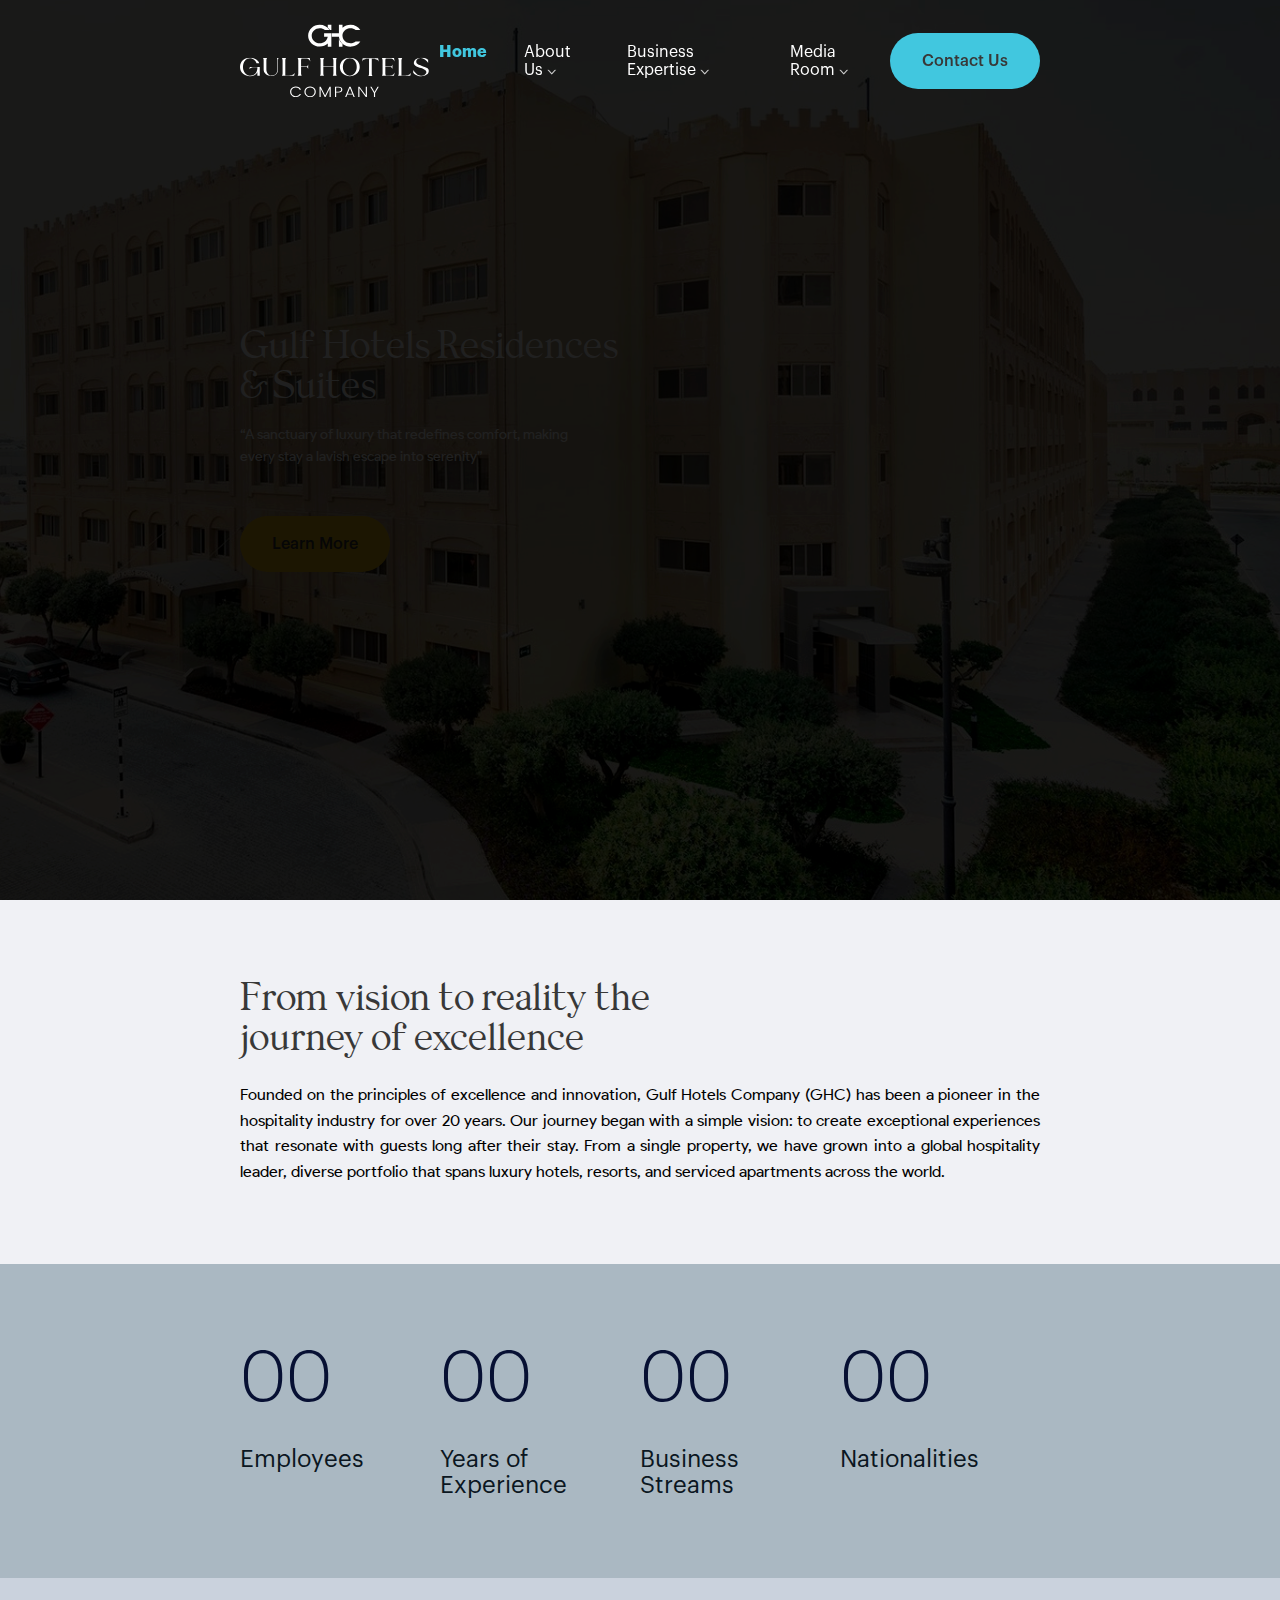
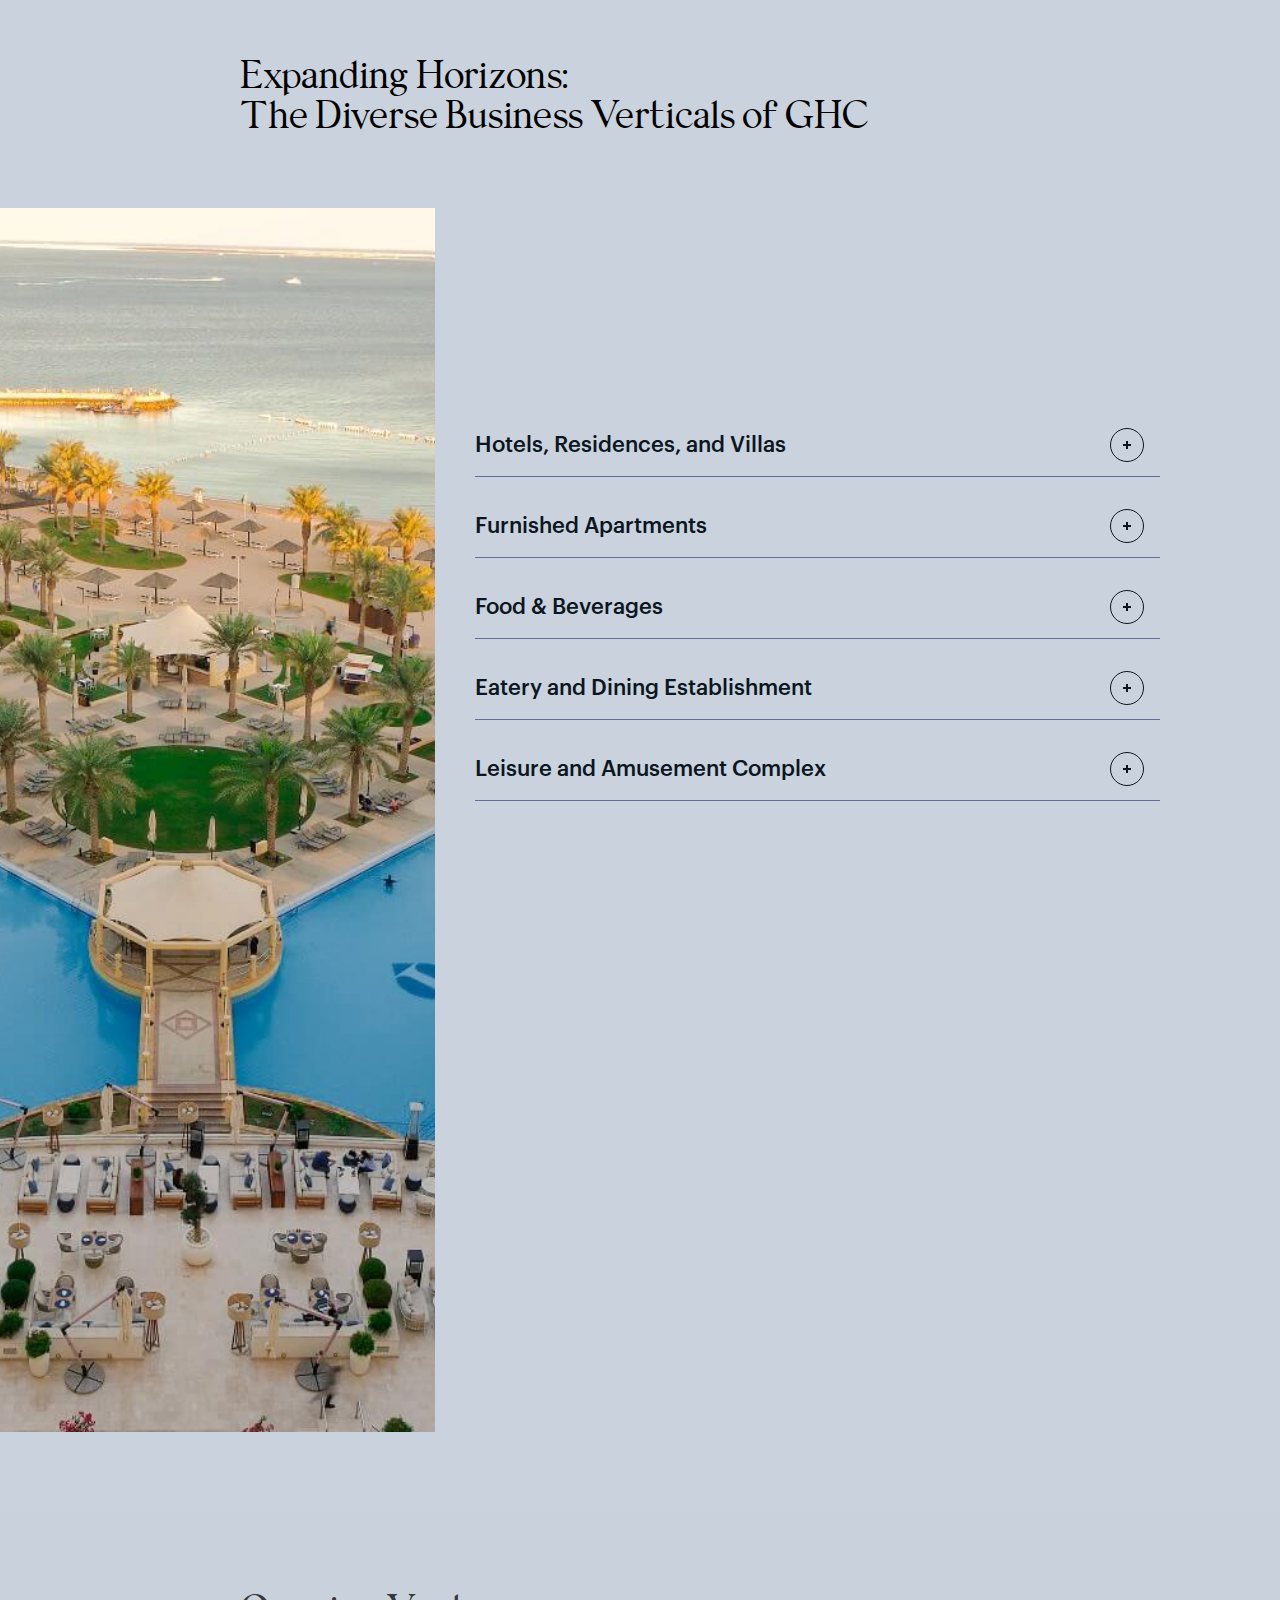
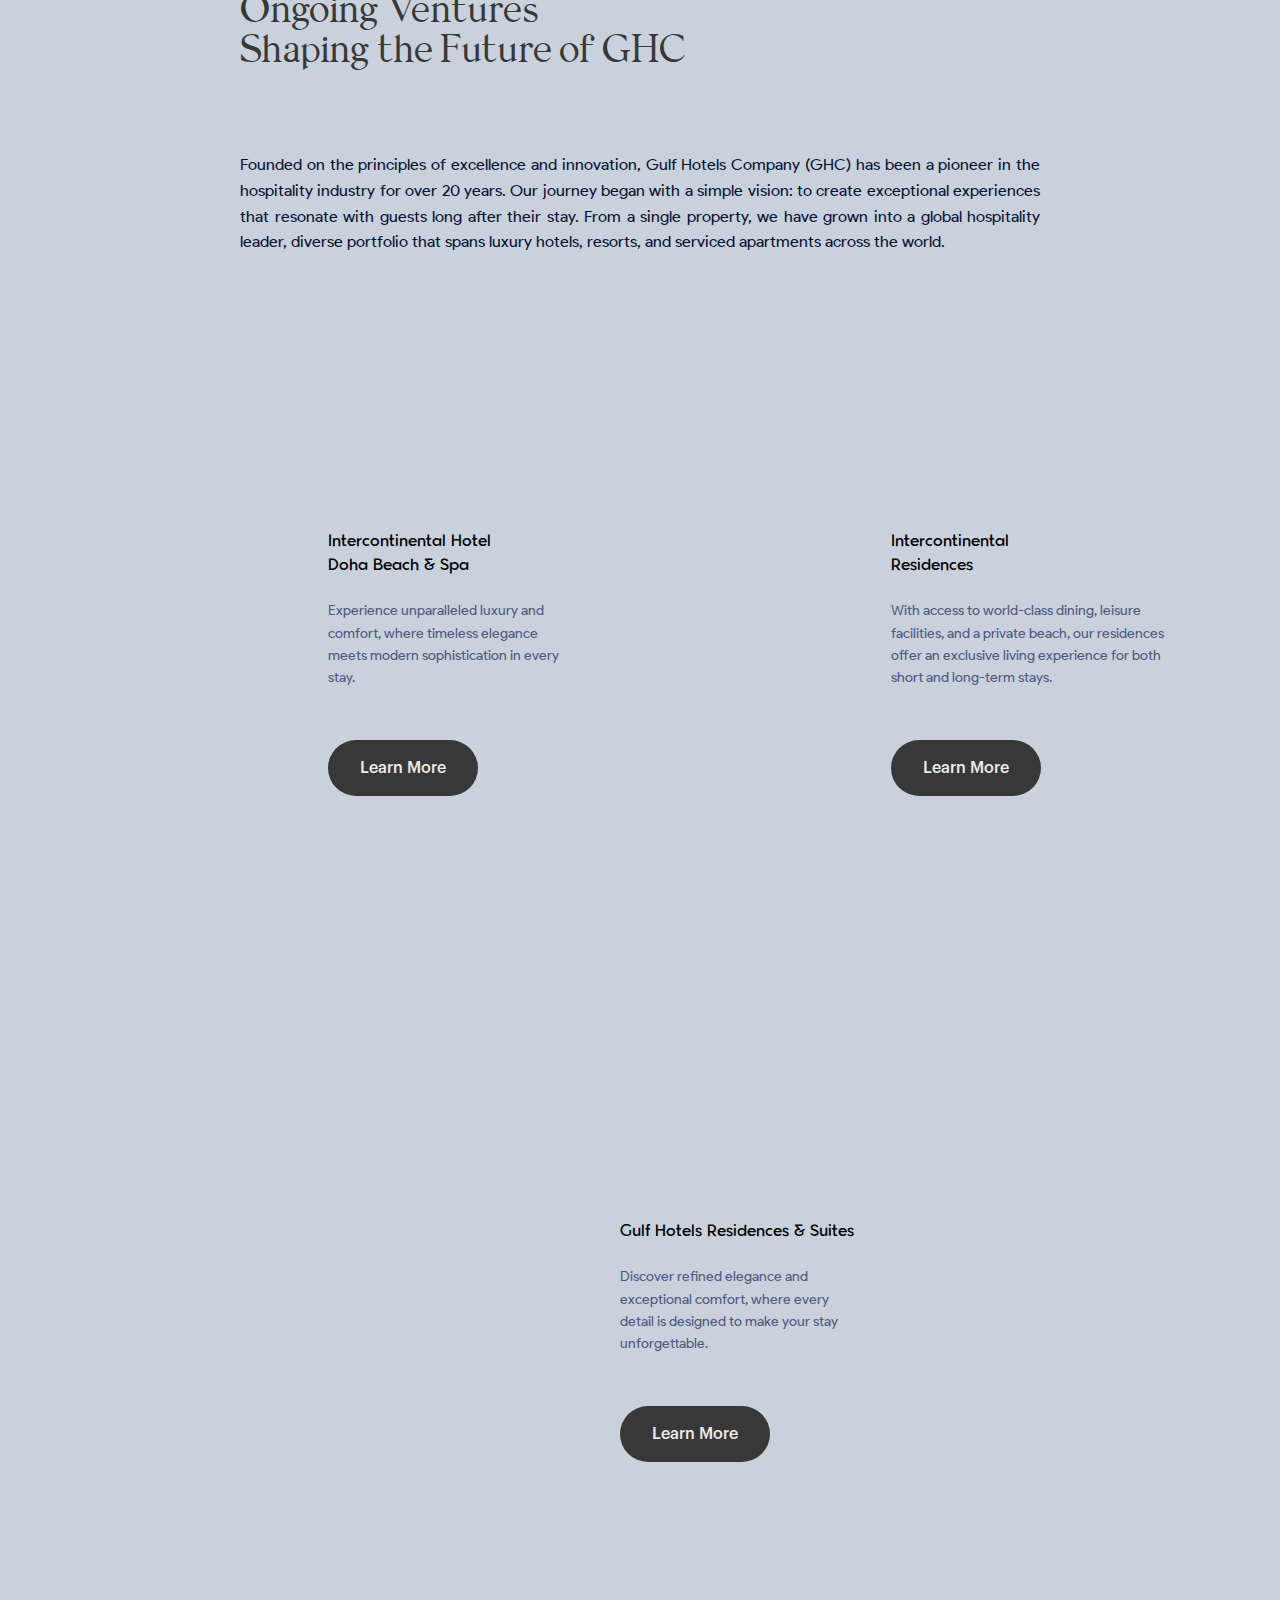
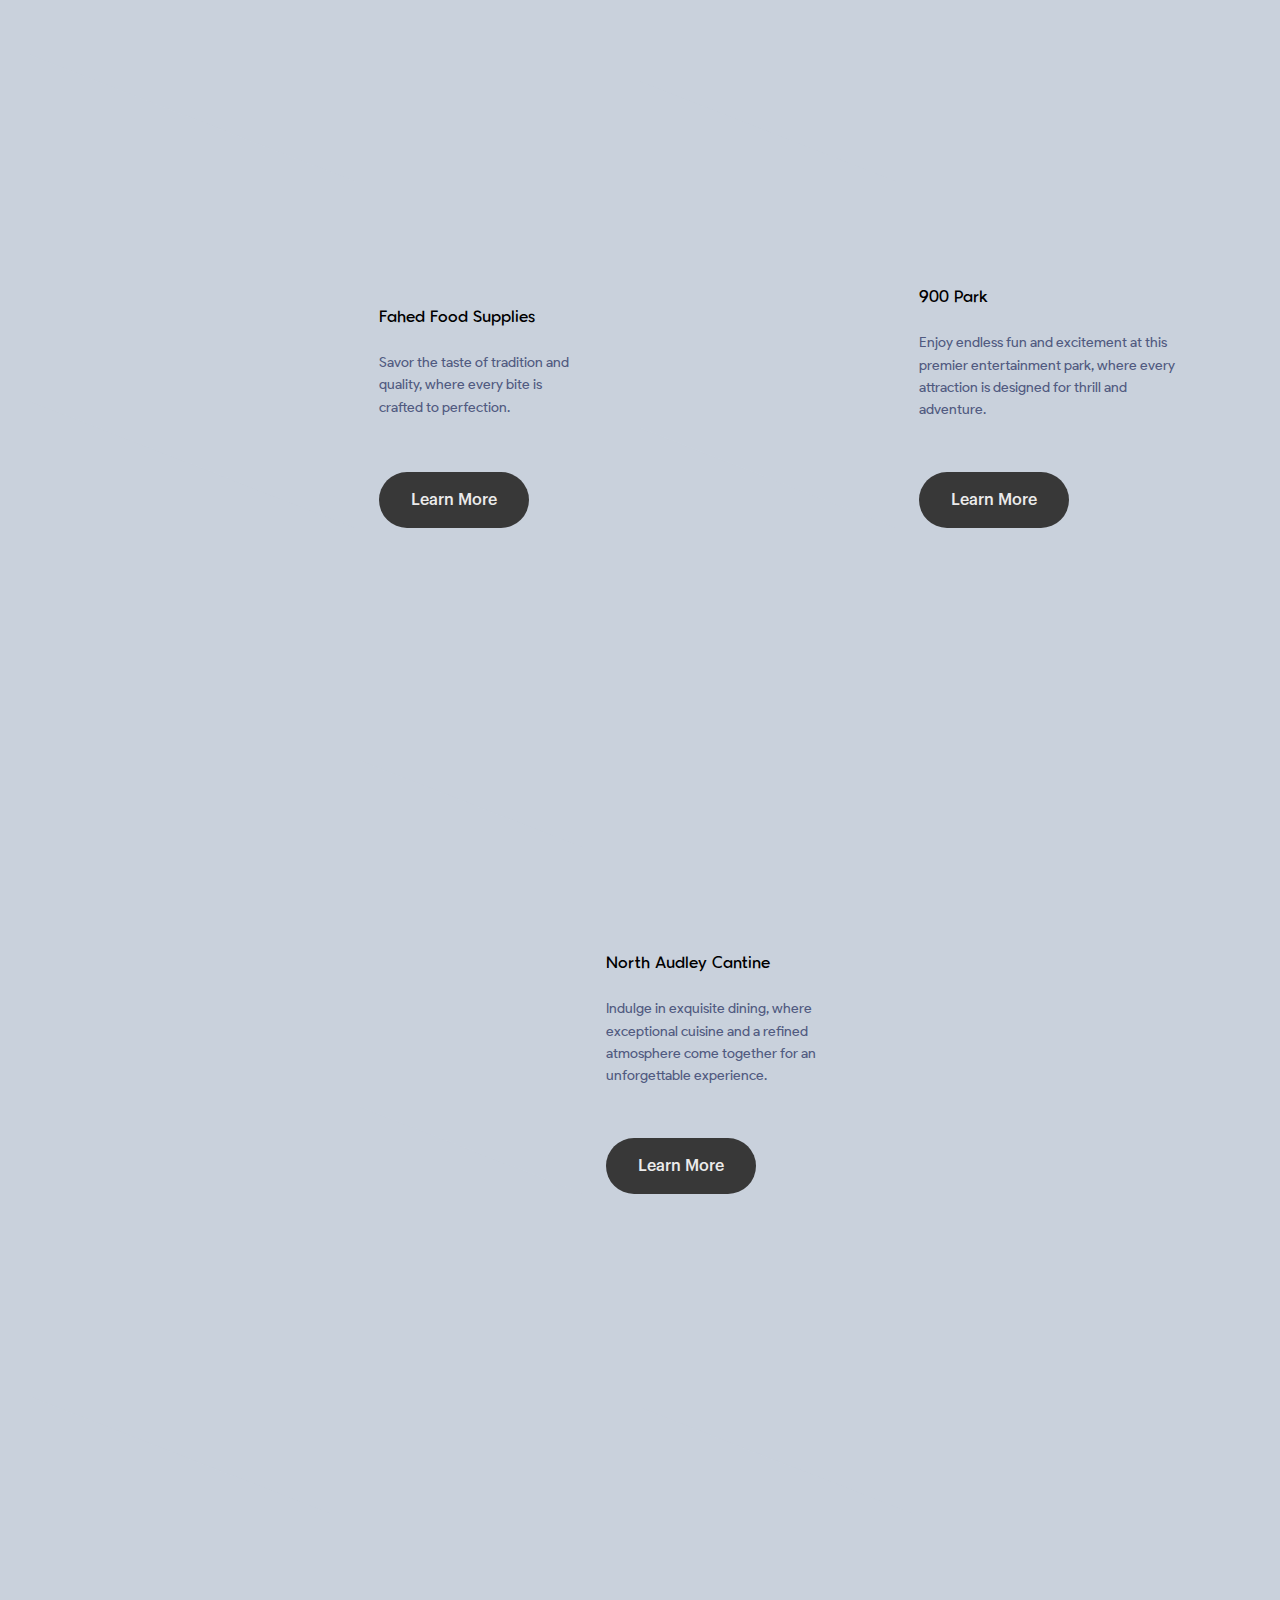
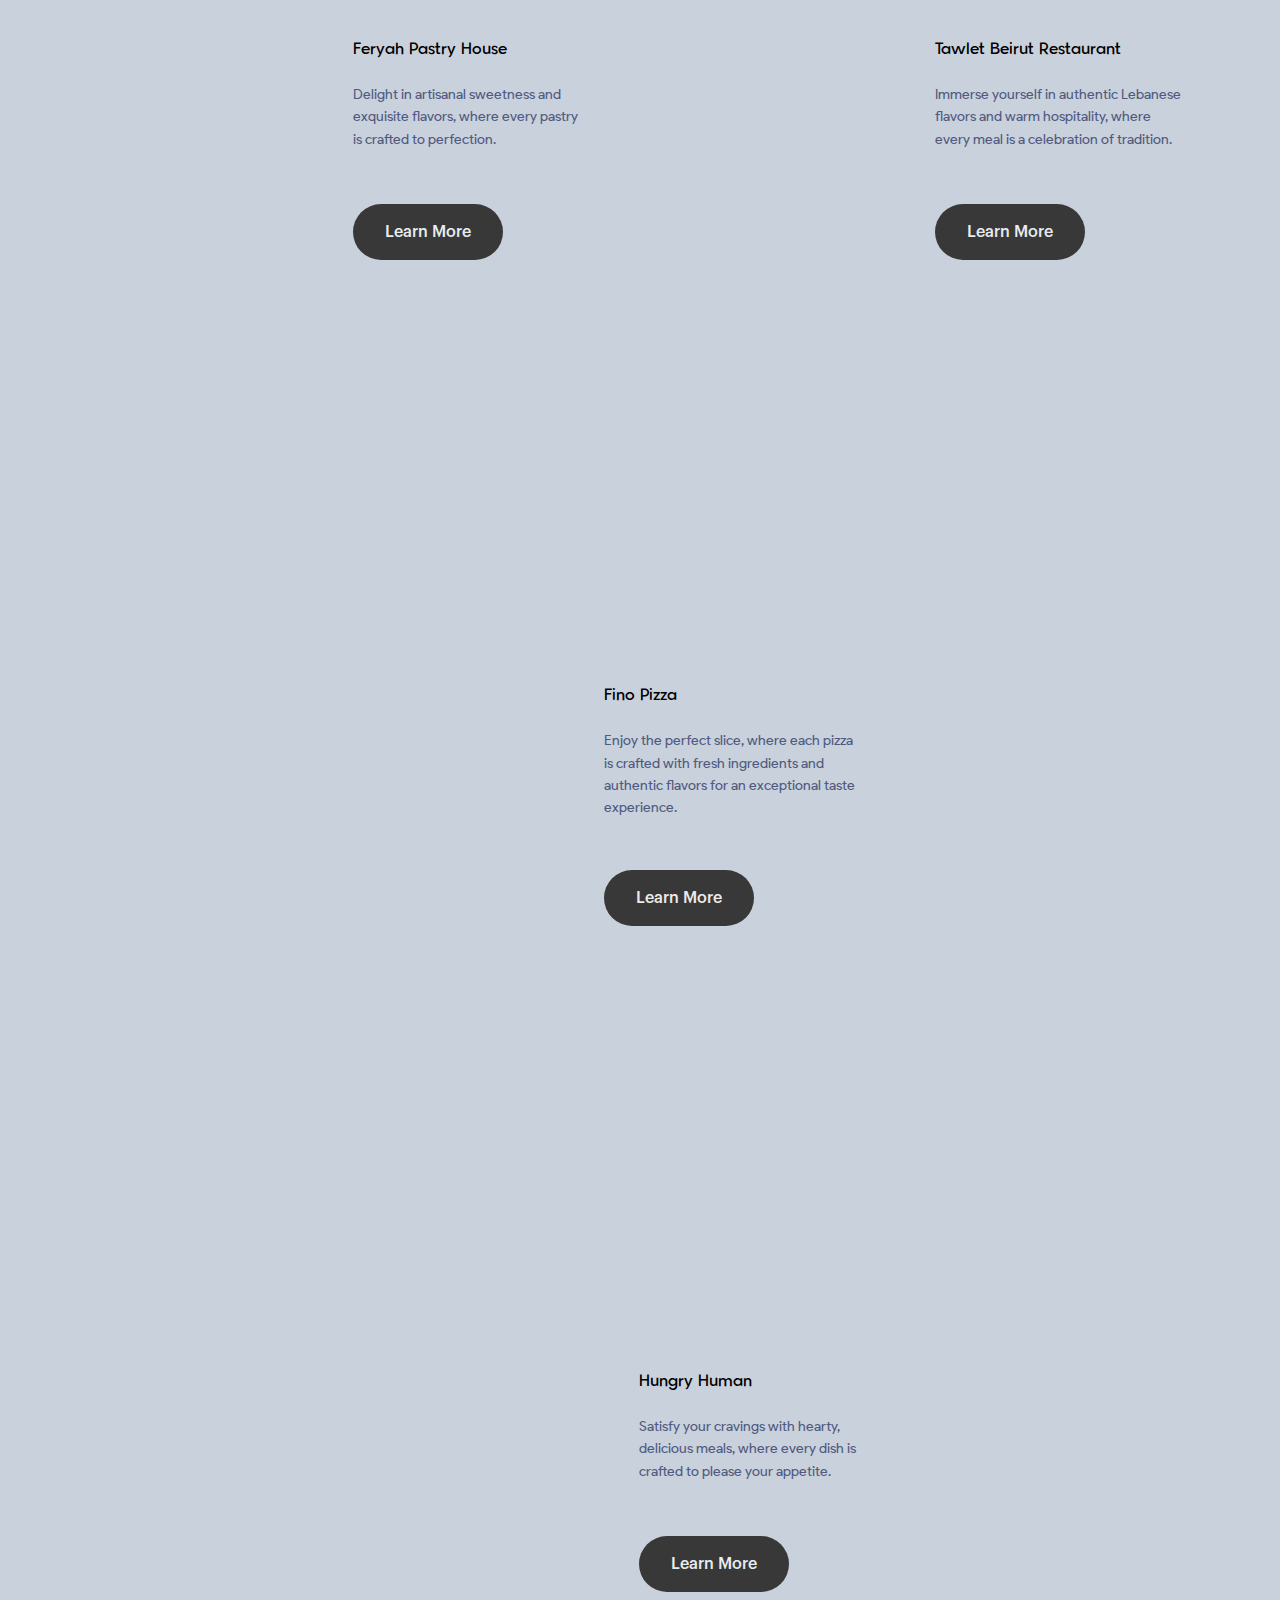
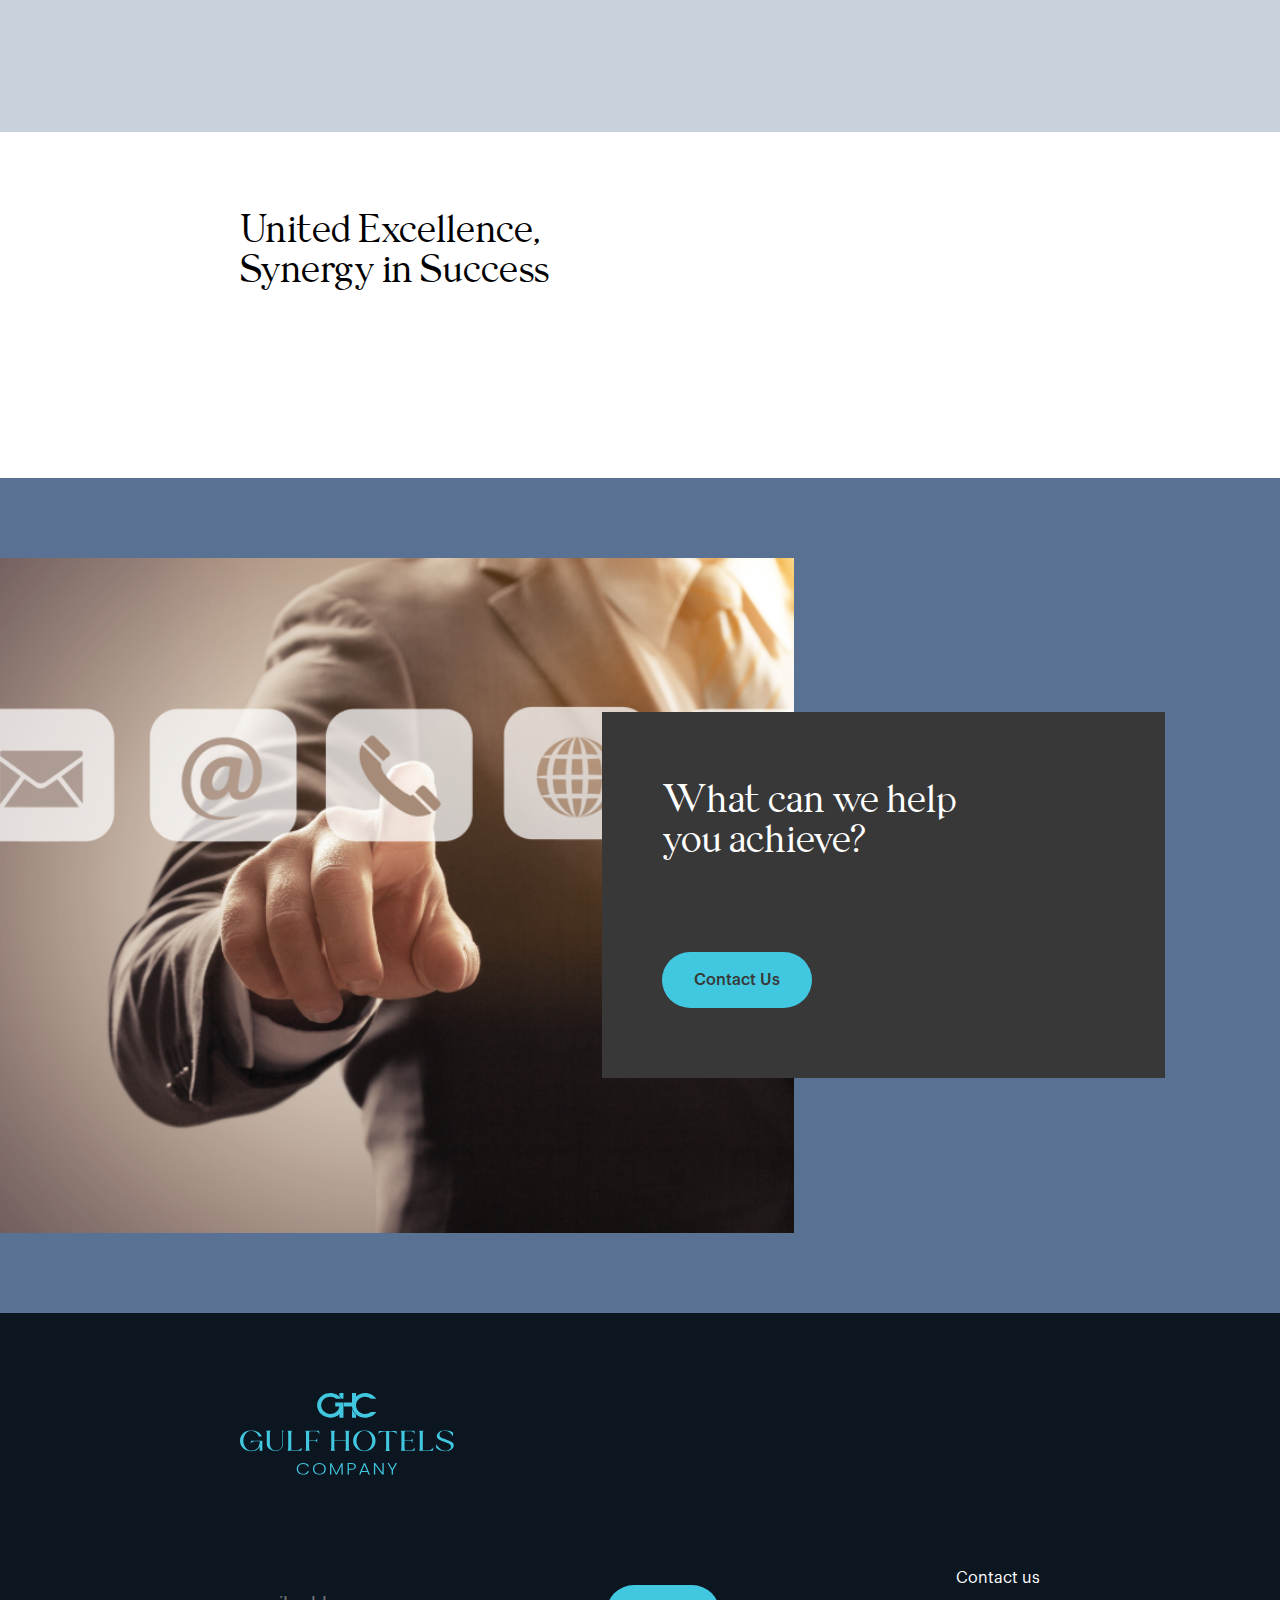
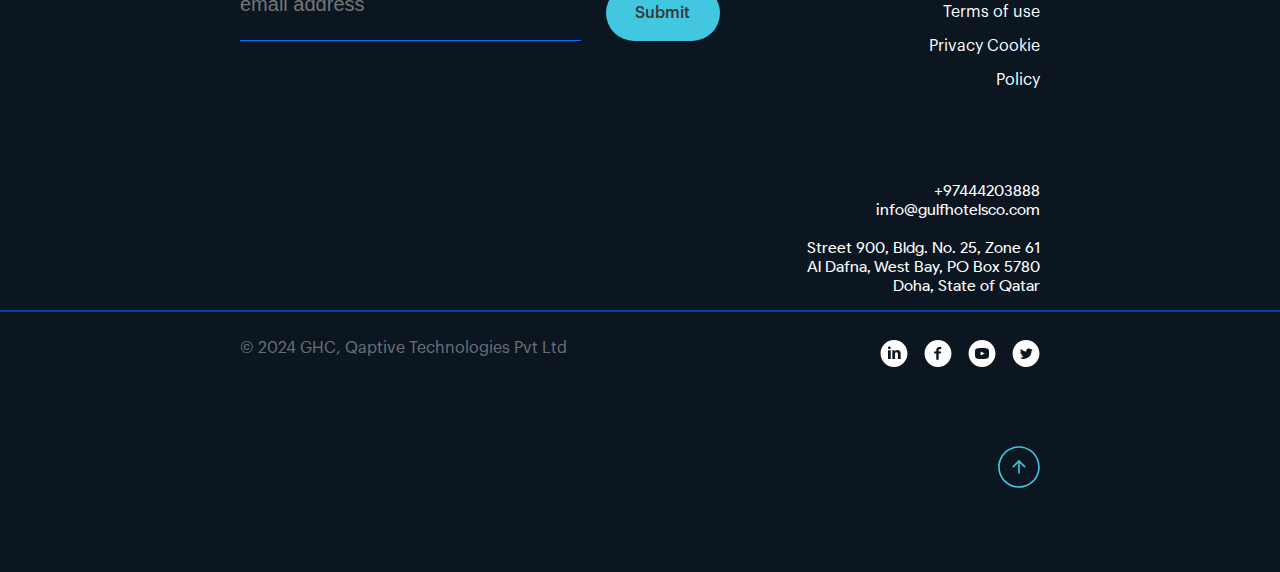
==== index.html @ 6be4af64 "Mark going locatioin" ====
<!DOCTYPE html>
<html lang="en">
  <head>
    <meta charset="UTF-8" />
    <meta name="viewport" content="width=device-width, initial-scale=1.0" />
    <title>GHC | Home</title>
    <link rel="stylesheet" href="./style/home.css" />
    <link rel="stylesheet" href="./res/fonts/Graphik/Graphik.css" />
    <link rel="stylesheet" href="./res/fonts/Felis/Felis.css" />
    <link rel="stylesheet" href="./res/fonts/GoogleSans/GoogleSans.css" />
    <link rel="stylesheet" href="./res/fonts/Glaukon/Glaukon.css" />
  </head>
  <body onresize="resizeEvents()">
    <div class="removable">
      <ul>
        <li><a href="./index.html">Home</a></li>
        <li><a href="./streams_og.html">Stream</a></li>
        <li><a href="./event_details.html">Event Details</a></li>
        <li><a href="./awards.html">Awards</a></li>
        <li><a href="./event_list.html">Event List</a></li>
        <li><a href="./about_us.html">About Us</a></li>
      </ul>
      <div id="close-removable">X</div>
    </div>
    <section class="menu-screen">
      <ul class="menu-navigations">
        <li>
          <a href="#"
            ><div><span class="selected">Home</span></div></a
          >
        </li>
        <li>
          <a href="./about_us.html"
            ><div>
              <span>About Us</span>
            </div></a
          >
        </li>
        <li>
          <a href="./streams_og.html"
            ><div>
              <span>Business Expertise</span>
            </div></a
          >
        </li>
        <li>
          <a href="./event_list.html"
            ><div>
              <span>Events</span>
            </div></a
          >
        </li>
        <li>
          <a href="./awards.html"
            ><div>
              <span>Awards</span>
            </div></a
          >
        </li>
      </ul>
      <a href="./contact_us.html">
        <div class="main-button blue">Contact Us</div>
      </a>
    </section>
    <div class="plates">
      <div class="plate plate1" onclick="this.classList.toggle('active')">
        <svg
          class="burger burger-svg"
          version="1.1"
          height="100"
          width="100"
          viewBox="0 0 100 100"
        >
          <path class="line line1" d="M 30,65 H 70" />
          <path
            class="line line2"
            d="M 70,50 H 30 C 30,50 18.644068,50.320751 18.644068,36.016949 C 18.644068,21.712696 24.988973,6.5812347 38.79661,11.016949 C 52.604247,15.452663 46.423729,62.711864 46.423729,62.711864 L 50.423729,49.152542 L 50.423729,16.101695"
          />
          <path
            class="line line3"
            d="M 30,35 H 70 C 70,35 80.084746,36.737688 80.084746,25.423729 C 80.084746,19.599612 75.882239,9.3123528 64.711864,13.559322 C 53.541489,17.806291 54.423729,62.711864 54.423729,62.711864 L 50.423729,49.152542 V 16.101695"
          />
        </svg>
        <svg
          class="x burger-svg"
          version="1.1"
          height="100"
          width="100"
          viewBox="0 0 100 100"
        >
          <path class="line" d="M 34,32 L 66,68" />
          <path class="line" d="M 66,32 L 34,68" />
        </svg>
      </div>
    </div>
    <section class="header">
      <div class="header-container">
        <svg
          width="214"
          height="82"
          viewBox="0 0 214 82"
          fill="none"
          xmlns="http://www.w3.org/2000/svg"
          class="main-logo"
        >
          <path
            d="M112 15.4785V24.7356H116.057V21.7465C114.093 20.0781 112.655 17.9579 112 15.4785Z"
            fill="white"
          />
          <path
            d="M99.3945 3.13976C100.165 3.80015 100.832 4.39103 101.808 5.81609C101.808 5.81609 102.951 5.81609 103.451 5.81609V0H99.3945V3.13976Z"
            fill="white"
          />
          <path
            d="M99.3316 9.61651H97.2776H95.2236V13.4282H99.3316C98.7796 17.6571 94.9412 20.9243 90.294 20.9243C85.2617 20.9243 81.1922 17.101 81.1922 12.3739C81.1922 7.6585 85.2746 3.82359 90.294 3.82359C92.5149 3.82359 94.5432 4.56508 96.1223 5.80477H101.424C99.1005 2.32902 94.9797 0.0234375 90.294 0.0234375C83.028 0.0350233 77.1484 5.56147 77.1484 12.3739C77.1484 19.1864 83.028 24.7129 90.294 24.7129C93.8243 24.7129 97.0337 23.4037 99.3958 21.2719V24.7244H103.452V9.61651C103.298 9.61651 101.463 9.61651 101.398 9.61651H99.3316Z"
            fill="white"
          />
          <path
            d="M112.003 13.4282C112.671 19.9511 118.461 24.7244 125.149 24.7244C125.611 24.7244 126.06 24.6897 126.484 24.6433C130.618 24.2494 134.174 22.0597 136.279 18.9315H130.977C129.398 20.1712 127.37 20.9127 125.149 20.9127C124.058 20.9127 123.005 20.7273 122.029 20.4029C122.004 20.3913 121.978 20.3797 121.952 20.3797C121.85 20.345 121.747 20.2986 121.631 20.2639C121.567 20.2407 121.503 20.206 121.426 20.1828C121.362 20.1596 121.311 20.1364 121.246 20.1133C121.144 20.0669 121.041 20.0206 120.938 19.9742C120.913 19.9627 120.9 19.9511 120.874 19.9395C118.088 18.5492 116.163 15.8497 116.034 12.7215H116.022V11.8757C116.034 11.6093 116.073 11.3312 116.111 11.0647C116.163 10.7867 116.214 10.5086 116.291 10.2306C116.407 9.82505 116.548 9.41955 116.715 9.03722C116.997 8.4 117.369 7.79753 117.806 7.253C117.896 7.14873 117.986 7.03287 118.076 6.9286C118.255 6.72005 118.461 6.51151 118.666 6.32613C118.769 6.23345 118.871 6.14076 118.987 6.04807C119.308 5.77001 119.655 5.51512 120.014 5.28341C121.465 4.35654 123.223 3.82359 125.11 3.82359C127.331 3.82359 129.36 4.56508 130.939 5.80477H136.241C133.955 2.32902 129.835 0.0234375 125.149 0.0234375C121.619 0.0234375 118.422 1.33264 116.06 3.45284V0.0466091H112.003V9.61651H103.852C103.852 11.4123 103.852 13.0459 103.852 13.4282H112.003Z"
            fill="white"
          />
          <g clip-path="url(#clip0_1447_4859)">
            <path
              d="M19.6783 57.8013V53.8298C18.8799 55.3066 17.7646 56.4072 16.3357 57.1342C14.9068 57.8612 13.2023 58.2262 11.2284 58.2262C9.81855 58.2262 8.44351 57.9952 7.09698 57.5305C5.75046 57.0658 4.55284 56.3901 3.50097 55.5005C2.44909 54.611 1.60316 53.5133 0.963162 52.2103C0.323166 50.9045 0 49.4106 0 47.7284C0 46.0463 0.319998 44.5552 0.963162 43.2579C1.60316 41.9635 2.44909 40.8687 3.50097 39.982C4.55284 39.0925 5.75046 38.4167 7.09698 37.952C8.44351 37.4901 9.81855 37.2563 11.2284 37.2563C12.2803 37.2563 13.3354 37.3846 14.3967 37.6384C15.4581 37.895 16.4656 38.277 17.4225 38.7874C18.3793 39.2977 19.2411 39.9364 20.0078 40.7033C20.7745 41.4703 21.3797 42.3741 21.8201 43.4119H18.6676C18.3508 42.5223 17.9199 41.7297 17.3749 41.0283C16.8268 40.3298 16.2185 39.7425 15.5468 39.2692C14.8751 38.7959 14.1686 38.4367 13.4336 38.1915C12.6985 37.9463 11.9635 37.8237 11.2253 37.8237C10.2368 37.8237 9.27677 38.0604 8.33895 38.5336C7.40431 39.0069 6.56788 39.6741 5.83283 40.5351C5.09779 41.3961 4.50215 42.4368 4.05225 43.6571C3.59918 44.8773 3.37423 46.2344 3.37423 47.7284C3.37423 49.2224 3.59918 50.5795 4.05225 51.7998C4.50532 53.0201 5.09779 54.0664 5.83283 54.936C6.56788 55.8056 7.40431 56.4784 8.33895 56.9517C9.2736 57.425 10.2368 57.6616 11.2253 57.6616C12.3405 57.6616 13.3797 57.5162 14.346 57.2226C15.3124 56.9289 16.171 56.4556 16.9155 55.8027C17.6601 55.1498 18.2779 54.2888 18.7595 53.2196C19.2442 52.1505 19.5484 50.8504 19.6751 49.3193V48.2131H15.8288C14.8403 48.2131 13.8898 48.3785 12.9742 48.7092C12.0585 49.0399 11.2443 49.593 10.5314 50.3685L11.1302 47.7284H22.3872V57.7728L19.6751 57.8013H19.6783Z"
              fill="white"
            />
            <path
              d="M43.0143 50.6651C43.0143 51.8568 42.8368 52.906 42.4788 53.8155C42.1208 54.7222 41.6107 55.4891 40.9485 56.1135C40.2864 56.7379 39.488 57.2112 38.5533 57.5334C37.6187 57.8556 36.5826 58.0152 35.4484 58.0152C34.3141 58.0152 33.2242 57.8556 32.185 57.5334C31.1458 57.2112 30.2207 56.7379 29.4096 56.1135C28.6017 55.4891 27.9585 54.7222 27.4865 53.8155C27.0144 52.9089 26.7768 51.8568 26.7768 50.6651V40.3099C26.7768 39.7996 26.7134 39.2921 26.5867 38.7931C26.4599 38.2913 26.2825 37.8722 26.0512 37.5301V37.5016L26.0195 37.4731H30.7181L30.6864 37.5016V37.5586C30.433 37.8979 30.2334 38.3198 30.0876 38.8216C29.9419 39.3234 29.8658 39.8195 29.8658 40.3128V50.6708C29.8658 51.4263 29.9767 52.2075 30.1985 53.0115C30.4203 53.8155 30.7593 54.5483 31.2219 55.2097C31.6844 55.8712 32.2674 56.41 32.9708 56.8263C33.6741 57.2426 34.5106 57.4507 35.4769 57.4507C36.5288 57.4507 37.4793 57.2939 38.3315 56.9831C39.1838 56.6723 39.9093 56.2276 40.5081 55.6488C41.107 55.0729 41.5695 54.363 41.8959 53.5219C42.2222 52.6808 42.3838 51.7285 42.3838 50.6708V40.2814C42.3838 39.8452 42.3267 39.3747 42.2095 38.8615C42.0923 38.3512 41.9402 37.8979 41.7533 37.4987V37.4702H43.6448V37.4987C43.4547 37.895 43.3026 38.3512 43.1885 38.8615C43.0713 39.3719 43.0143 39.8452 43.0143 40.2814V50.6679V50.6651Z"
              fill="white"
            />
            <path
              d="M51.3062 57.3196H55.688C56.6131 57.3196 57.3893 57.2626 58.0198 57.1485C58.6503 57.0345 59.2016 56.8491 59.6737 56.5954C60.1457 56.3388 60.5735 56.0138 60.9505 55.6175C61.3275 55.2212 61.7172 54.7365 62.1164 54.1691L61.2325 57.8014H47.4219L47.4536 57.7729V57.7444C47.6848 57.4222 47.8686 57.0174 48.0048 56.5241C48.1411 56.0337 48.2108 55.5205 48.2108 54.9931V40.4924C48.2108 39.9821 48.1411 39.4746 48.0048 38.9756C47.8686 38.4738 47.6848 38.0633 47.4536 37.7411V37.7126L47.4219 37.6841H52.1205L52.0254 37.8266C51.7941 38.1488 51.6167 38.5565 51.49 39.0469C51.3632 39.5401 51.2999 40.0391 51.2999 40.5494V57.3196H51.3062Z"
              fill="white"
            />
            <path
              d="M65.2109 57.8013L65.2743 57.7443C65.5056 57.4221 65.683 57.0201 65.8097 56.5383C65.9365 56.0565 65.9998 55.5404 65.9998 54.993V40.4353C65.9998 39.9449 65.9301 39.446 65.7939 38.9442C65.6577 38.4424 65.4612 38.0233 65.2109 37.6812H78.9582L79.6837 41.456C79.3479 40.7945 78.9803 40.25 78.5811 39.8252C78.1819 39.4004 77.7606 39.0639 77.3202 38.8187C76.8798 38.5735 76.4172 38.4025 75.9324 38.3084C75.4477 38.2143 74.9661 38.1658 74.4814 38.1658H69.6561C69.5071 38.488 69.3868 38.853 69.2949 39.2578C69.1998 39.6655 69.1523 40.0561 69.1523 40.4353V47.3007H75.2069C75.6283 47.3007 76.0148 47.0727 76.3728 46.6193C76.7309 46.166 77.0033 45.5986 77.1934 44.9172V50.1946C77.1079 49.8924 77.0002 49.593 76.8639 49.3022C76.7277 49.0086 76.5756 48.7491 76.4077 48.521C76.2398 48.2929 76.056 48.1133 75.8564 47.9822C75.6568 47.851 75.4414 47.7826 75.2101 47.7826H69.1555V55.0472C69.1555 55.2353 69.1776 55.4549 69.2188 55.7001C69.26 55.9453 69.3139 56.1962 69.3772 56.4528C69.4406 56.7094 69.5135 56.9546 69.599 57.1912C69.6814 57.4278 69.7765 57.6303 69.8842 57.8013H65.2173H65.2109Z"
              fill="white"
            />
            <path
              d="M94.3467 54.9361C94.3467 55.4464 94.4133 55.9539 94.5527 56.4528C94.6889 56.9546 94.8727 57.3738 95.104 57.7159L95.1357 57.7729L95.1673 57.8014H90.4688L90.5321 57.7444C90.7634 57.4222 90.9408 57.0202 91.0676 56.5384C91.1943 56.0565 91.2577 55.5405 91.2577 54.9931V40.4924C91.2577 39.9821 91.1943 39.4746 91.0676 38.9756C90.9408 38.4738 90.7634 38.0633 90.5321 37.7411L90.4688 37.6841H95.1673L95.1357 37.7126L95.104 37.7696C94.8727 38.1089 94.6889 38.5309 94.5527 39.0327C94.4165 39.5344 94.3467 40.0391 94.3467 40.5494V47.1326L105.762 47.1611V40.5494C105.762 40.0391 105.692 39.5316 105.556 39.0327C105.42 38.5309 105.236 38.1117 105.005 37.7696L104.973 37.7126L104.942 37.6841H109.64L109.577 37.7411C109.345 38.0633 109.168 38.4653 109.041 38.9471C108.915 39.429 108.851 39.945 108.851 40.4924V54.9931C108.851 55.5034 108.915 56.0109 109.041 56.5099C109.168 57.0117 109.345 57.4222 109.577 57.7444L109.64 57.8014H104.942L104.973 57.7729L105.005 57.7159C105.236 57.3766 105.42 56.9546 105.556 56.4528C105.692 55.9511 105.762 55.4464 105.762 54.9361V47.7285L94.3467 47.7V54.9361Z"
              fill="white"
            />
            <path
              d="M113.109 47.7284C113.109 46.0463 113.429 44.5552 114.072 43.2579C114.712 41.9635 115.558 40.8687 116.61 39.982C117.661 39.0925 118.859 38.4167 120.206 37.952C121.549 37.4901 122.924 37.2563 124.334 37.2563C125.744 37.2563 127.119 37.4873 128.465 37.952C129.812 38.4167 131.01 39.0925 132.061 39.982C133.113 40.8715 133.959 41.9635 134.599 43.2579C135.239 44.5552 135.562 46.0434 135.562 47.7284C135.562 49.4134 135.242 50.9074 134.599 52.2103C133.959 53.5161 133.113 54.6138 132.061 55.5005C131.01 56.3901 129.812 57.0658 128.465 57.5305C127.119 57.9952 125.744 58.2262 124.334 58.2262C122.924 58.2262 121.549 57.9952 120.202 57.5305C118.856 57.0658 117.658 56.3901 116.606 55.5005C115.555 54.611 114.709 53.5133 114.069 52.2103C113.429 50.9045 113.105 49.4106 113.105 47.7284H113.109ZM116.483 47.7284C116.483 49.2224 116.708 50.5795 117.161 51.7998C117.614 53.0201 118.206 54.0664 118.941 54.936C119.677 55.8056 120.513 56.4784 121.448 56.9517C122.382 57.425 123.345 57.6616 124.334 57.6616C125.322 57.6616 126.282 57.425 127.22 56.9517C128.155 56.4784 128.991 55.8084 129.726 54.936C130.461 54.0664 131.057 53.0201 131.507 51.7998C131.96 50.5795 132.185 49.2224 132.185 47.7284C132.185 46.2344 131.96 44.8773 131.507 43.6571C131.054 42.4368 130.461 41.3961 129.726 40.5351C128.991 39.6741 128.155 39.0069 127.22 38.5336C126.286 38.0604 125.322 37.8237 124.334 37.8237C123.345 37.8237 122.385 38.0604 121.448 38.5336C120.513 39.0069 119.677 39.6741 118.941 40.5351C118.206 41.3961 117.611 42.4368 117.161 43.6571C116.708 44.8773 116.483 46.2344 116.483 47.7284Z"
              fill="white"
            />
            <path
              d="M146.104 38.4818C145.433 38.4818 144.701 38.516 143.912 38.5816C143.123 38.6472 142.366 38.7698 141.64 38.9494C140.915 39.129 140.268 39.3742 139.701 39.6878C139.134 39.9986 138.722 40.412 138.472 40.9224L138 41.886L138.947 38H156.354L157.301 41.886L156.671 40.8368C156.376 40.3465 155.945 39.9416 155.378 39.6308C154.811 39.3201 154.18 39.0777 153.487 38.9066C152.793 38.7356 152.074 38.6215 151.326 38.5674C150.578 38.5103 149.868 38.4818 149.197 38.4818V55.309C149.197 55.8194 149.263 56.3268 149.403 56.8258C149.539 57.3276 149.723 57.7381 149.954 58.0603V58.0888L149.986 58.1173H145.287L145.382 57.9748C145.613 57.6526 145.791 57.2477 145.918 56.7545C146.044 56.2641 146.108 55.7623 146.108 55.252V38.4818H146.104Z"
              fill="white"
            />
            <path
              d="M174.372 57.8013H160.625L160.688 57.7443C160.92 57.4221 161.097 57.0201 161.224 56.5383C161.351 56.0565 161.414 55.5404 161.414 54.993V40.4353C161.414 39.9449 161.344 39.446 161.208 38.9442C161.072 38.4424 160.875 38.0233 160.625 37.6812H174.372L175.098 41.456C174.762 40.7945 174.394 40.25 173.995 39.8252C173.596 39.4004 173.175 39.0639 172.734 38.8187C172.294 38.5735 171.831 38.4025 171.347 38.3084C170.862 38.2143 170.38 38.1658 169.895 38.1658H165.07C164.924 38.488 164.801 38.853 164.709 39.2578C164.614 39.6655 164.566 40.0561 164.566 40.4353V47.3007H170.621C171.042 47.3007 171.429 47.0727 171.787 46.6193C172.145 46.166 172.417 45.5986 172.607 44.9172V50.1946C172.522 49.8924 172.414 49.593 172.275 49.3022C172.139 49.0086 171.987 48.7491 171.819 48.521C171.651 48.2929 171.467 48.1133 171.267 47.9822C171.068 47.851 170.852 47.7826 170.621 47.7826H164.566V55.0472C164.566 55.4264 164.62 55.8141 164.725 56.2104C164.829 56.6067 164.988 56.966 165.197 57.2881H169.895C170.589 57.2881 171.188 57.2368 171.692 57.1313C172.196 57.0287 172.649 56.8519 173.048 56.6067C173.447 56.3615 173.808 56.0308 174.135 55.6145C174.461 55.1983 174.781 54.668 175.098 54.0265L174.372 57.8013Z"
              fill="white"
            />
            <path
              d="M182.826 57.3196H187.208C188.133 57.3196 188.91 57.2626 189.54 57.1485C190.171 57.0345 190.722 56.8491 191.197 56.5954C191.669 56.3388 192.097 56.0138 192.474 55.6175C192.851 55.2212 193.241 54.7365 193.64 54.1691L192.756 57.8014H178.945L178.977 57.7729V57.7444C179.208 57.4222 179.392 57.0174 179.528 56.5241C179.665 56.0337 179.734 55.5205 179.734 54.9931V40.4924C179.734 39.9821 179.665 39.4746 179.528 38.9756C179.392 38.4738 179.208 38.0633 178.977 37.7411V37.7126L178.945 37.6841H183.644L183.549 37.8266C183.318 38.1488 183.14 38.5565 183.013 39.0469C182.887 39.5401 182.823 40.0391 182.823 40.5494V57.3196H182.826Z"
              fill="white"
            />
            <path
              d="M213.033 43.3891C212.739 42.8788 212.333 42.2971 211.82 41.6442C211.303 40.9913 210.689 40.3783 209.976 39.7996C209.26 39.2236 208.474 38.7304 207.612 38.3227C206.751 37.915 205.825 37.7126 204.837 37.7126C204.206 37.7126 203.576 37.8038 202.945 37.9834C202.315 38.163 201.748 38.4196 201.244 38.7504C200.74 39.0811 200.328 39.4888 200.015 39.9706C199.698 40.4525 199.543 40.997 199.543 41.6015C199.543 42.357 199.717 42.9785 200.062 43.4604C200.411 43.9422 200.861 44.3499 201.418 44.6806C201.976 45.0114 202.606 45.2965 203.31 45.5331C204.013 45.7698 204.713 46.0207 205.407 46.2858C206.814 46.7962 208.05 47.2637 209.111 47.6914C210.172 48.1162 211.056 48.5524 211.76 48.9972C212.463 49.442 212.989 49.9238 213.337 50.4456C213.683 50.9673 213.857 51.5774 213.857 52.276C213.857 53.0515 213.642 53.7984 213.211 54.5169C212.78 55.2354 212.175 55.8683 211.398 56.4186C210.619 56.966 209.691 57.4079 208.607 57.7387C207.524 58.0694 206.332 58.2348 205.027 58.2348C203.912 58.2348 202.879 58.1122 201.922 57.867C200.965 57.6218 200.11 57.3081 199.353 56.9318C198.595 56.5526 197.943 56.1363 197.398 55.683C196.85 55.2297 196.431 54.7935 196.137 54.3772V51.0585C196.745 52.0992 197.407 53.0315 198.123 53.8526C198.836 54.6766 199.574 55.3666 200.332 55.9254C201.089 56.4842 201.849 56.9147 202.619 57.2169C203.386 57.5191 204.127 57.6816 204.843 57.6987C205.683 57.7187 206.478 57.6189 207.223 57.4022C207.967 57.1855 208.62 56.8919 209.177 56.5212C209.735 56.1535 210.175 55.7315 210.502 55.2582C210.828 54.7849 210.99 54.3031 210.99 53.8099C210.99 53.4506 210.917 53.0771 210.768 52.6894C210.622 52.3016 210.331 51.9082 209.9 51.5119C209.469 51.1156 208.861 50.7079 208.072 50.2916C207.283 49.8753 206.259 49.4591 204.998 49.0428C203.928 48.7035 202.901 48.3614 201.925 48.0221C200.946 47.6828 200.081 47.2951 199.324 46.8589C198.567 46.4227 197.962 45.918 197.512 45.3421C197.059 44.7662 196.834 44.0705 196.834 43.2579C196.834 42.4454 197.033 41.7127 197.433 41.0027C197.832 40.2928 198.38 39.6656 199.074 39.1153C199.768 38.5679 200.591 38.126 201.548 37.7952C202.505 37.4645 203.551 37.2906 204.685 37.2706C205.547 37.2507 206.402 37.3049 207.254 37.4275C208.107 37.5501 208.899 37.7211 209.634 37.9378C210.369 38.1545 211.037 38.4168 211.636 38.719C212.235 39.0212 212.713 39.3519 213.071 39.7112L213.04 43.4005L213.033 43.3891Z"
              fill="white"
            />
            <path
              d="M57.5513 72.7754C58.1089 71.8659 58.8725 71.1559 59.8388 70.6485C60.8051 70.141 61.8855 69.8872 63.0768 69.8872C64.5279 69.8872 65.773 70.198 66.8059 70.8167C67.8419 71.4354 68.596 72.3106 69.068 73.4368H67.5409C67.1702 72.6442 66.5999 72.0255 65.8395 71.5779C65.076 71.1303 64.1572 70.9079 63.0768 70.9079C62.12 70.9079 61.2614 71.1075 60.501 71.5095C59.7374 71.9115 59.1386 72.4903 58.7045 73.2429C58.2705 73.9956 58.0519 74.8709 58.0519 75.8631C58.0519 76.8553 58.2673 77.7277 58.7045 78.4747C59.1386 79.2217 59.7374 79.7976 60.501 80.1996C61.2645 80.6016 62.1231 80.8012 63.0768 80.8012C64.1572 80.8012 65.076 80.5817 65.8395 80.1397C66.6031 79.6978 67.1702 79.0877 67.5409 78.3065H69.068C68.596 79.4241 67.8387 80.288 66.7995 80.901C65.7572 81.514 64.5184 81.8219 63.0768 81.8219C61.8855 81.8219 60.8083 81.5681 59.8388 81.0607C58.8725 80.5532 58.1089 79.8461 57.5513 78.9423C56.9937 78.0385 56.7148 77.0121 56.7148 75.8603C56.7148 74.7084 56.9937 73.682 57.5513 72.7697V72.7754Z"
              fill="white"
            />
            <path
              d="M76.0838 81.0805C75.1048 80.573 74.3318 79.8631 73.7678 78.9536C73.2039 78.0441 72.9219 77.0149 72.9219 75.863C72.9219 74.7112 73.2039 73.6848 73.7678 72.7724C74.3318 71.8629 75.1048 71.153 76.0838 70.6455C77.0628 70.138 78.1559 69.8843 79.3598 69.8843C80.5638 69.8843 81.6727 70.138 82.6517 70.6455C83.6307 71.153 84.4006 71.8629 84.9582 72.7724C85.5158 73.6819 85.7947 74.7112 85.7947 75.863C85.7947 77.0149 85.5158 78.0413 84.9582 78.9536C84.4006 79.8631 83.6307 80.573 82.6517 81.0805C81.6727 81.588 80.5733 81.8418 79.3598 81.8418C78.1464 81.8418 77.066 81.588 76.0838 81.0805ZM81.9642 80.2195C82.7341 79.8175 83.3424 79.2387 83.7891 78.486C84.2359 77.7333 84.4576 76.8581 84.4576 75.8659C84.4576 74.8737 84.2359 74.0013 83.7891 73.2543C83.3424 72.5073 82.7341 71.9314 81.9642 71.5294C81.1943 71.1274 80.3262 70.9278 79.3598 70.9278C78.3935 70.9278 77.5254 71.1274 76.7555 71.5294C75.9856 71.9314 75.3773 72.5073 74.9306 73.2543C74.4838 74.0013 74.2621 74.8737 74.2621 75.8659C74.2621 76.8581 74.4838 77.7333 74.9306 78.486C75.3773 79.2387 75.9856 79.8175 76.7555 80.2195C77.5254 80.6215 78.3935 80.8211 79.3598 80.8211C80.3262 80.8211 81.1943 80.6215 81.9642 80.2195Z"
              fill="white"
            />
            <path
              d="M102.747 70.1721V81.7248H101.445V72.4986L96.8667 81.7248H95.9194L91.3412 72.5328V81.7248H90.0391V70.1721H91.4173L96.3852 80.1852L101.353 70.1721H102.747Z"
              fill="white"
            />
            <path
              d="M114.788 75.8144C114.056 76.4274 112.956 76.7353 111.496 76.7353H108.872V81.7247H107.57V70.021H111.496C112.947 70.021 114.043 70.3289 114.781 70.9419C115.52 71.5549 115.887 72.3703 115.887 73.3853C115.887 74.4003 115.52 75.1986 114.791 75.8144H114.788ZM114.544 73.3881C114.544 72.6069 114.303 72.0139 113.818 71.6119C113.333 71.2099 112.56 71.0103 111.493 71.0103H108.869V75.7317H111.493C113.527 75.7317 114.544 74.9505 114.544 73.3881Z"
              fill="white"
            />
            <path
              d="M127.454 78.9452H121.536L120.402 81.725H119.023L123.77 70.1724H125.24L129.967 81.725H128.589L127.454 78.9452ZM127.065 77.9758L124.498 71.6464L121.932 77.9758H127.068H127.065Z"
              fill="white"
            />
            <path
              d="M143.72 81.7247H142.418L135.216 71.8799V81.7247H133.914V70.021H135.216L142.418 79.8487V70.021H143.72V81.7247Z"
              fill="white"
            />
            <path
              d="M157.134 70.0212L152.967 77.1718V81.725H151.665V77.1718L147.461 70.0212H148.931L152.318 76.0998L155.686 70.0212H157.137H157.134Z"
              fill="white"
            />
          </g>
          <defs>
            <clipPath id="clip0_1447_4859">
              <rect
                width="213.85"
                height="44.5854"
                fill="white"
                transform="translate(0 37.2563)"
              />
            </clipPath>
          </defs>
        </svg>
        <ul class="navigations">
          <li>
            <a href="javascript:void(0);"
              ><div><span class="selected">Home</span></div></a
            >
          </li>
          <li>
            <a href="javascript:void(0);">
              <div class="about-us-nav">
                <span>About Us</span>
                <img src="./res/svg/arrow_down.svg" alt="Arrow Down" /></div
            ></a>
          </li>
          <li>
            <a href="javascript:void(0);"
              ><div class="bussiness-stream-nav">
                <span>Business Expertise</span>
                <img src="./res/svg/arrow_down.svg" alt="Arrow Down" /></div
            ></a>
          </li>
          <li>
            <a href="javascript:void(0);"
              ><div class="media-room-nav">
                <span>Media Room</span>
                <img src="./res/svg/arrow_down.svg" alt="Arrow Down" /></div
            ></a>
          </li>
        </ul>
        <a href="./contact_us.html">
          <div class="main-button blue">Contact Us</div>
        </a>
      </div>
      <div class="drop-down about-us-drop-down">
        <div class="drop-down-wrapper">
          <div class="drop-down-description">
            <h1>About Us</h1>
            <p>
              Gulf Hotels Company underscores the company's mission to transform
              the hospitality landscape on a global scale.
            </p>
            <a href="./about_us.html" id="about_us_learn_more">
              <div class="main-button blue">Learn More</div>
            </a>
          </div>
          <div class="drop-down-navigations">
            <div class="drop-down-navigation-items">
              <ul class="nav-items">
                <li id="our_story">
                  <a href="javascript:void(0);">Our Story</a>
                  <div class="a-line"></div>
                </li>
                <li id="messages">
                  <a href="javascript:void(0);">Messages</a>
                  <div class="a-line"></div>
                </li>
                <li id="board_of_directors">
                  <a href="javascript:void(0);">Board of Directors</a>
                  <div class="a-line"></div>
                </li>
                <li id="board_of_members">
                  <a href="javascript:void(0);">Board of Members</a>
                  <div class="a-line"></div>
                </li>
                <li id="our_vision">
                  <a href="javascript:void(0);">Our Vision</a>
                  <div class="a-line"></div>
                </li>
                <li id="our_mission">
                  <a href="javascript:void(0);">Our Mission</a>
                  <div class="a-line"></div>
                </li>
                <li id="our_values">
                  <a href="javascript:void(0);">Our Value</a>
                  <div class="a-line"></div>
                </li>
                <li id="ghc_in_numbers">
                  <a href="javascript:void(0);">GHC in Numbers</a>
                  <div class="a-line"></div>
                </li>
                <li id="our_history">
                  <a href="javascript:void(0);">Our History</a>
                  <div class="a-line"></div>
                </li>
                <li id="company_esg">
                  <a href="javascript:void(0);">Company ESG</a>
                  <div class="a-line"></div>
                </li>
              </ul>
            </div>

            <div class="drop-down-navigation-description empty-div">
              <img
                src="./res/image/drop_down/drop_about_us_1.jpg"
                alt=""
                style="height: 100%"
              />
            </div>
            <div class="drop-down-navigation-description our_story-description">
              <img src="./res/image/drop_down/drop_about_us_2.jpg" alt="" />
              <h1>Our Story</h1>
              <p>
                Founded in 1997 and headquartered in Doha, the capital city of
                Qatar, Gulf Hotels Company (GHC) is a prominent holding company
                with diversified investments across multiple sectors and
                business lines.
              </p>
              <a href="./about_us.html#story_div">Learn More</a>
            </div>
            <div class="drop-down-navigation-description messages-description">
              <img src="./res/image/drop_down/drop_about_us_3.jpg" alt="" />
              <h1>Messages</h1>
              <p>
                I am honored to formally give you an insight to the diverse
                services and exceptional experiences we offer across the region.
                Over the years, Gulf Hotels Group has earned a reputation for
                excellence, driven by our unwavering commitment to quality,
                innovation, and customer satisfaction.
              </p>
              <a href="./about_us.html#message_div">Learn More</a>
            </div>
            <div
              class="drop-down-navigation-description board_of_directors-description"
            >
              <img src="./res/image/drop_down/drop_about_us_4.jpg" alt="" />
              <h1>Board of Directors</h1>
              <p>
                Gulf Hotels Company underscores the company's mission to
                transform the hospitality landscape on a global scale.
              </p>
              <a href="./about_us.html#managers_members_team">Learn More</a>
            </div>
            <div
              class="drop-down-navigation-description board_of_members-description"
            >
              <img src="./res/image/drop_down/drop_about_us_5.jpg" alt="" />
              <h1>Board of Members</h1>
              <p>
                Gulf Hotels Company underscores the company's mission to
                transform the hospitality landscape on a global scale.
              </p>
              <a href="./about_us.html#board_members_team">Learn More</a>
            </div>
            <div
              class="drop-down-navigation-description our_vision-description"
            >
              <img src="./res/image/drop_down/drop_about_us_6.jpg" alt="" />
              <h1>Our Vision</h1>
              <p>
                In the pursuit of excellence, we aspire to become the foremost
                provider of exceptional hospitality solutions and extraordinary
                hotel experiences. Our vision is underscored by a steadfast
                commitment to quality, innovation, and the creation of lasting
                value for our clients and guests across the globe.
              </p>
              <a href="./about_us.html#vision_moral">Learn More</a>
            </div>
            <div
              class="drop-down-navigation-description our_mission-description"
            >
              <img src="./res/image/drop_down/drop_about_us_7.jpg" alt="" />
              <h1>Our Mission</h1>
              <p>
                At the intersection of technology and hospitality, our mission
                is to curate distinctive, heritage-rich hotel experiences that
                captivate the senses and inspire the spirit. Our commitment to
                excellence drives us to set new standards in both the tourism
                and hospitality industry.
              </p>
              <a href="./about_us.html#mission_moral">Learn More</a>
            </div>
            <div
              class="drop-down-navigation-description our_values-description"
            >
              <img src="./res/image/drop_down/drop_about_us_8.jpg" alt="" />
              <h1>Our Values</h1>
              <p>
                At Gulf Hotels Company (GHC), our values are the foundation that
                supports our mission and vision, guiding us in every endeavor.
                We are committed to achieving excellence in all aspects of our
                operations, while remaining steadfast in our integrity and
                deep-rooted dedication to customer-centricity.
              </p>
              <a href="./about_us.html#values_moral">Learn More</a>
            </div>
            <div
              class="drop-down-navigation-description ghc_in_numbers-description"
            >
              <img src="./res/image/drop_down/drop_about_us_9.jpg" alt="" />
              <h1>GHC in Numbers</h1>
              <p>
                Gulf Hotels Company underscores the company's mission to
                transform the hospitality landscape on a global scale.
              </p>
              <a href="./about_us.html#numbers_div">Learn More</a>
            </div>
            <div
              class="drop-down-navigation-description our_history-description"
            >
              <img src="./res/image/drop_down/drop_about_us_10.jpg" alt="" />
              <h1>Our History</h1>
              <p>
                The Gulf Hotels Residences & Suites, which was constructed and
                inaugurated in 1997, redefines luxury living in Doha with its
                exclusive residential offerings near the city's longest natural
                beach. Surrounded by a vast parking area and over 14
                international and local restaurants within walking distance, the
                elegantly designed residences provide an unparalleled lifestyle
                choice.
              </p>
              <a href="./about_us.html#history_div">Learn More</a>
            </div>
            <div
              class="drop-down-navigation-description company_esg-description"
            >
              <img src="./res/image/drop_down/drop_about_us_11.jpg" alt="" />
              <h1>Company ESG</h1>
              <p>
                Gulf Hotels Company underscores the company's mission to
                transform the hospitality landscape on a global scale.
              </p>
              <a href="./about_us.html#esg_div">Learn More</a>
            </div>
          </div>
        </div>
      </div>
      <div class="drop-down bussiness-stream-drop-down">
        <div class="drop-down-wrapper">
          <div class="drop-down-description">
            <h1>Business Expertise</h1>
            <p>
              Gulf Hotels Company underscores the company's mission to transform
              the hospitality landscape on a global scale.
            </p>
            <a href="./streams_og.html">
              <div class="main-button blue">Learn More</div>
            </a>
          </div>
          <div class="drop-down-navigations">
            <div class="drop-down-navigation-items">
              <ul class="nav-items">
                <li id="hotels">
                  <a href="javascript:void(0);"
                    >Hotels, Residences, and Villas</a
                  >
                  <div class="a-line"></div>
                </li>
                <div class="a-line"></div>
                <li id="apartments">
                  <a href="javascript:void(0);">Furnished Apartments</a>
                  <div class="a-line"></div>
                </li>
                <div class="a-line"></div>
                <li id="food_beverage">
                  <a href="javascript:void(0);">Food & Beverages</a>
                  <div class="a-line"></div>
                </li>
                <div class="a-line"></div>
                <li id="eatery_dining">
                  <a href="javascript:void(0);"
                    >Eatery and Dining Establishment</a
                  >
                  <div class="a-line"></div>
                </li>
                <div class="a-line"></div>
                <li id="leisure_amusement">
                  <a href="javascript:void(0);"
                    >Leisure and Amusement Complex</a
                  >
                  <div class="a-line"></div>
                </li>
              </ul>
            </div>
            <div class="drop-down-navigation-description empty-div multiple">
              <div class="second-option"></div>
              <img
                src="./res/image/drop_down/business_stream_placeholder.png"
                alt=""
              />
            </div>
            <div
              class="drop-down-navigation-description hotels-description multiple"
            >
              <div class="second-option">
                <ul class="nav-items">
                  <li id="doha_hotelspa">
                    <a href="javascript:void(0);"
                      >InterContinental Doha Beach Hotel & Spa</a
                    >
                    <div class="a-line"></div>
                  </li>
                  <li id="doha_residence">
                    <a href="javascript:void(0);"
                      >InterContinental Doha Residences</a
                    >
                    <div class="a-line"></div>
                  </li>
                </ul>
              </div>
              <div
                class="drop-down-navigation-description small doha_hotelspa-description"
              >
                <img
                  src="./res/image/drop_down/intercontinental_doha.png"
                  alt=""
                />
                <h1>InterContinental Doha Beach Hotel & Spa</h1>
                <p>
                  Immerse yourself in a world where comfort effortlessly blends
                  with elegance at InterContinental Doha Hotel & Spa. Each
                  aspect of our property has been thoughtfully designed to offer
                  a perfect balance of luxury and functionality, ensuring an
                  unforgettable stay for every guest.
                </p>
                <a href="./streams_og.html">Learn More</a>
              </div>
              <div
                class="drop-down-navigation-description small doha_residence-description"
              >
                <img
                  src="./res/image/drop_down/intercontinental_residense.png"
                  alt=""
                />
                <h1>InterContinental Doha Residences</h1>
                <p>
                  Located on Doha's longest natural private beach, the
                  Intercontinental Doha Residences offers an unparalleled luxury
                  living experience, blending Arabian and European
                  sophistication.
                </p>
                <a href="./streams_og.html">Learn More</a>
              </div>
            </div>
            <div
              class="drop-down-navigation-description apartments-description multiple"
            >
              <div class="second-option">
                <ul class="nav-items">
                  <li id="gulf_hotels">
                    <a href="javascript:void(0);"
                      >Gulf Hotels Residences & Suites</a
                    >
                    <div class="a-line"></div>
                  </li>
                </ul>
              </div>
              <div
                class="drop-down-navigation-description small gulf_hotels-description"
              >
                <img src="./res/image/drop_down/gulf_residence.png" alt="" />
                <h1>Messages</h1>
                <p>
                  You deserve the pinnacle of comfort and style with GHC’s
                  elegantly harmonized and furnished apartments. Located ideally
                  along the city’s longest natural beach and in a setting that
                  redefines all things luxury, Gulf Hotels Residences & Suites
                  combines elegance, comfort, and sophistication.
                </p>
                <a href="./streams_og.html">Learn More</a>
              </div>
            </div>
            <div
              class="drop-down-navigation-description food_beverage-description multiple"
            >
              <div class="second-option">
                <ul class="nav-items">
                  <li id="fahed_foods">
                    <a href="javascript:void(0);">Fahed Foods</a>
                    <div class="a-line"></div>
                  </li>
                </ul>
              </div>
              <div
                class="drop-down-navigation-description small fahed_foods-description"
              >
                <img src="./res/image/drop_down/fahed_foods.png" alt="" />
                <h1>Fahed Foods</h1>
                <p>
                  Specializing in importing, sourcing, and distributing premium
                  gourmet products, Fahed Foods has positioned itself as a key
                  player in catering to the evolving needs of Doha's thriving
                  hospitality sector.
                </p>
                <a href="./streams_og.html">Learn More</a>
              </div>
            </div>
            <div
              class="drop-down-navigation-description eatery_dining-description multiple"
            >
              <div class="second-option">
                <ul class="nav-items">
                  <li id="nac">
                    <a href="javascript:void(0);">NAC (North Audley Cantine)</a>
                    <div class="a-line"></div>
                  </li>
                  <li id="feryah_pastry">
                    <a href="javascript:void(0);">Feryah Pastry House</a>
                    <div class="a-line"></div>
                  </li>
                  <li id="tawlt_beirut">
                    <a href="javascript:void(0);">Tawlt Beirut Restaurant</a>
                    <div class="a-line"></div>
                  </li>
                  <li id="fino_pizza">
                    <a href="javascript:void(0);">Fino Pizza</a>
                    <div class="a-line"></div>
                  </li>
                  <li id="hungry_human">
                    <a href="javascript:void(0);">Hungry Human</a>
                    <div class="a-line"></div>
                  </li>
                </ul>
              </div>
              <div
                class="drop-down-navigation-description small nac-description"
              >
                <img src="./res/image/drop_down/nac.png" alt="" />
                <h1>North Audley Cantine</h1>
                <p>
                  North Audley Cantine brings the quintessential charm of
                  France’s plate-sharing dining concept to the heart of the
                  Middle East. Originating from the creative minds of three
                  Frenchmen in London’s Mayfair in 2013, the restaurant expertly
                  combines the elegance of French cuisine with a lively,
                  convivial atmosphere.
                </p>
                <a href="./streams_og.html">Learn More</a>
              </div>
              <div
                class="drop-down-navigation-description small feryah_pastry-description"
              >
                <img src="./res/image/drop_down/feryah.png" alt="" />
                <h1>Feryah Pastry House</h1>
                <p>
                  Nestled in the heart of Msheireb Downtown Doha, Feryah Pastry
                  House is a premier destination for pastry aficionados where we
                  serve signature plates in collaboration with French chef Johan
                  Martin.
                </p>
                <a href="./streams_og.html">Learn More</a>
              </div>
              <div
                class="drop-down-navigation-description small tawlt_beirut-description"
              >
                <img src="./res/image/drop_down/tawlet.png" alt="" />
                <h1>Tawlt Beirut Restaurant</h1>
                <p>
                  The authentic menu at Tawlet Beirut reflects the heart of
                  Lebanese hospitality, featuring home-cooked meals and regional
                  specialties. Each dish is crafted with the freshest, locally
                  and internationally sourced ingredients to deliver authentic
                  flavors.
                </p>
                <a href="./streams_og.html">Learn More</a>
              </div>
              <div
                class="drop-down-navigation-description small fino_pizza-description"
              >
                <img src="./res/image/drop_down/fino_pizza.png" alt="" />
                <h1>Fino Pizza</h1>
                <p>
                  At Fino Pizza, we are dedicated to the art of creating
                  delectable, top-tier pizzas that cater to a wide range of
                  palates.
                </p>
                <a href="./streams_og.html">Learn More</a>
              </div>
              <div
                class="drop-down-navigation-description small hungry_human-description"
              >
                <img src="./res/image/drop_down/hungry_human.png" alt="" />
                <h1>Hungry Human</h1>
                <p>
                  Let loose and give into your cravings with a menu full of
                  mouth-watering dishes that'll make your taste buds do a happy
                  dance. From classic comfort burgers to creative culinary
                  creations like pastas and salads, we've got something for
                  everyone
                </p>
                <a href="./streams_og.html">Learn More</a>
              </div>
            </div>
            <div
              class="drop-down-navigation-description leisure_amusement-description multiple"
            >
              <div class="second-option">
                <ul class="nav-items">
                  <li id="park_900">
                    <a href="javascript:void(0);">900 Park</a>
                    <div class="a-line"></div>
                  </li>
                </ul>
              </div>
              <div
                class="drop-down-navigation-description small park_900-description"
              >
                <img src="./res/image/drop_down/park_900.png" alt="" />
                <h1>900 Park</h1>
                <p>
                  Spanning over a vast expanse, 900 Park offers a diverse array
                  of attractions and activities to delight visitors of all ages.
                  At the heart of the park, exciting rides and attractions offer
                  something for everyone, from adrenaline-pumping roller
                  coasters to more relaxed, family-friendly options.
                </p>
                <a href="./streams_og.html">Learn More</a>
              </div>
            </div>
          </div>
        </div>
      </div>
      <div class="drop-down media-room-drop-down">
        <div class="drop-down-wrapper">
          <div class="drop-down-description">
            <h1>Media Room</h1>
            <p>
              Gulf Hotels Company underscores the company's mission to transform
              the hospitality landscape on a global scale.
            </p>
            <a href="./event_list.html">
              <div class="main-button blue">Learn More</div>
            </a>
          </div>
          <div class="drop-down-navigations">
            <div class="drop-down-navigation-items">
              <ul class="nav-items">
                <li id="events">
                  <a href="javascript:void(0);"
                    >Organised Events &nbsp;&nbsp;&nbsp;</a
                  >
                  <div class="a-line"></div>
                </li>
                <div class="a-line"></div>
                <li id="awards">
                  <a href="javascript:void(0);">Awards</a>
                  <div class="a-line"></div>
                </li>
              </ul>
            </div>

            <div class="drop-down-navigation-description empty-div multiple">
              <div class="second-option"></div>
              <img
                src="./res/image/drop_down/business_stream_placeholder.png"
                alt=""
              />
            </div>
            <div
              class="drop-down-navigation-description events-description multiple"
            >
              <div class="second-option">
                <ul class="nav-items">
                  <li id="qatar_tourism_event">
                    <a href="javascript:void(0);">Great Place To Work</a>
                    <div class="a-line"></div>
                  </li>
                  <li id="hotels_event">
                    <a href="javascript:void(0);">Diversity Leaders 2023</a>
                    <div class="a-line"></div>
                  </li>
                  <li id="fact_event">
                    <a href="javascript:void(0);">World Travel Awards</a>
                    <div class="a-line"></div>
                  </li>
                  <div class="a-line"></div>
                  <li id="booking_event">
                    <a href="javascript:void(0);">Freddie Awards</a>
                    <div class="a-line"></div>
                  </li>
                  <li id="ohlala_event">
                    <a href="javascript:void(0);">Kincentric Best Employers</a>
                    <div class="a-line"></div>
                  </li>
                  <li id="world_luxury_event">
                    <a href="javascript:void(0);">Top Employers China 2023</a>
                    <div class="a-line"></div>
                  </li>
                  <li id="world_travel_event">
                    <a href="javascript:void(0);">Top Employers China 2023</a>
                    <div class="a-line"></div>
                  </li>
                </ul>
              </div>
              <div
                class="drop-down-navigation-description small qatar_tourism_event-description"
              >
                <img
                  src="./res/image/drop_down/home_dropdown_messages.png"
                  alt=""
                />
                <h1>Messages</h1>
                <p>
                  Gulf Hotels Company underscores the company's mission to
                  transform the hospitality landscape on a global scale.
                </p>
                <a href="./event_list.html">Learn More</a>
              </div>
              <div
                class="drop-down-navigation-description small hotels_event-description"
              >
                <img
                  src="./res/image/drop_down/home_dropdown_messages.png"
                  alt=""
                />
                <h1>Messages</h1>
                <p>
                  Gulf Hotels Company underscores the company's mission to
                  transform the hospitality landscape on a global scale.
                </p>
                <a href="./event_list.html">Learn More</a>
              </div>
              <div
                class="drop-down-navigation-description small fact_event-description"
              >
                <img
                  src="./res/image/drop_down/home_dropdown_messages.png"
                  alt=""
                />
                <h1>Messages</h1>
                <p>
                  Gulf Hotels Company underscores the company's mission to
                  transform the hospitality landscape on a global scale.
                </p>
                <a href="./event_list.html">Learn More</a>
              </div>
              <div
                class="drop-down-navigation-description small booking_event-description"
              >
                <img
                  src="./res/image/drop_down/home_dropdown_messages.png"
                  alt=""
                />
                <h1>Messages</h1>
                <p>
                  Gulf Hotels Company underscores the company's mission to
                  transform the hospitality landscape on a global scale.
                </p>
                <a href="./event_list.html">Learn More</a>
              </div>
              <div
                class="drop-down-navigation-description small ohlala_event-description"
              >
                <img
                  src="./res/image/drop_down/home_dropdown_messages.png"
                  alt=""
                />
                <h1>Messages</h1>
                <p>
                  Gulf Hotels Company underscores the company's mission to
                  transform the hospitality landscape on a global scale.
                </p>
                <a href="./event_list.html">Learn More</a>
              </div>
              <div
                class="drop-down-navigation-description small world_luxury_event-description"
              >
                <img
                  src="./res/image/drop_down/home_dropdown_messages.png"
                  alt=""
                />
                <h1>Messages</h1>
                <p>
                  Gulf Hotels Company underscores the company's mission to
                  transform the hospitality landscape on a global scale.
                </p>
                <a href="./event_list.html">Learn More</a>
              </div>
              <div
                class="drop-down-navigation-description small world_travel_event-description"
              >
                <img
                  src="./res/image/drop_down/home_dropdown_messages.png"
                  alt=""
                />
                <h1>Messages</h1>
                <p>
                  Gulf Hotels Company underscores the company's mission to
                  transform the hospitality landscape on a global scale.
                </p>
                <a href="./event_list.html">Learn More</a>
              </div>
            </div>
            <div
              class="drop-down-navigation-description awards-description multiple"
            >
              <div class="second-option">
                <ul class="nav-items">
                  <li id="qatar_tourism">
                    <a href="javascript:void(0);">Qatar Tourism</a>
                    <div class="a-line"></div>
                  </li>
                  <li id="hotels_com">
                    <a href="javascript:void(0);">Hotels.com</a>
                    <div class="a-line"></div>
                  </li>
                  <li id="fact">
                    <a href="javascript:void(0);">Fact.com</a>
                    <div class="a-line"></div>
                  </li>
                  <div class="a-line"></div>
                  <li id="booking">
                    <a href="javascript:void(0);">Booking.com</a>
                    <div class="a-line"></div>
                  </li>
                  <li id="ohlala">
                    <a href="javascript:void(0);"
                      >Ohlala Spa & Wellness</a
                    >
                    <div class="a-line"></div>
                  </li>
                  <li id="world_luxury">
                    <a href="javascript:void(0);"
                      >World Luxury Restaurant</a
                    >
                    <div class="a-line"></div>
                  </li>
                  <li id="world_travel">
                    <a href="javascript:void(0);">World Travel</a>
                    <div class="a-line"></div>
                  </li>
                  <li id="qatar_choice">
                    <a href="javascript:void(0);">Qatar Choice</a>
                    <div class="a-line"></div>
                  </li>
                  <li id="hotilier">
                    <a href="javascript:void(0);">Hotilier</a>
                    <div class="a-line"></div>
                  </li>
                  <li id="timeout_doha">
                    <a href="javascript:void(0);"
                      >Timeout Doha Restaurant</a
                    >
                    <div class="a-line"></div>
                  </li>
                </ul>
              </div>
              <div
                class="drop-down-navigation-description small qatar_tourism-description"
              >
                <img
                  src="./res/image/drop_down/award_qatar_tourism.png"
                  alt=""
                />
                <h1>Qatar Tourism</h1>
                <p>
                  Gulf Hotels Company underscores the company's mission to
                  transform the hospitality landscape on a global scale.
                </p>
                <a href="./awards.html">Learn More</a>
              </div>
              <div
                class="drop-down-navigation-description small hotels_com-description"
              >
                <img src="./res/image/drop_down/award_hotels_com.png" alt="" />
                <h1>Hotels.com</h1>
                <p>
                  Gulf Hotels Company underscores the company's mission to
                  transform the hospitality landscape on a global scale.
                </p>
                <a href="./awards.html">Learn More</a>
              </div>
              <div
                class="drop-down-navigation-description small fact-description"
              >
                <img src="./res/image/drop_down/award_fact_com.png" alt="" />
                <h1>Fact.com</h1>
                <p>
                  Gulf Hotels Company underscores the company's mission to
                  transform the hospitality landscape on a global scale.
                </p>
                <a href="./awards.html">Learn More</a>
              </div>
              <div
                class="drop-down-navigation-description small booking-description"
              >
                <img src="./res/image/drop_down/award_booking_com.png" alt="" />
                <h1>Booking.com</h1>
                <p>
                  Gulf Hotels Company underscores the company's mission to
                  transform the hospitality landscape on a global scale.
                </p>
                <a href="./awards.html">Learn More</a>
              </div>
              <div
                class="drop-down-navigation-description small ohlala-description"
              >
                <img src="./res/image/drop_down/award_ohlala.png" alt="" />
                <h1>Ohlala Spa & Wellness</h1>
                <p>
                  Gulf Hotels Company underscores the company's mission to
                  transform the hospitality landscape on a global scale.
                </p>
                <a href="./awards.html"
                  >Learn More</a
                >
              </div>
              <div
                class="drop-down-navigation-description small world_luxury-description"
              >
                <img src="./res/image/drop_down/award_world_luxury.png" alt="" />
                <h1>World Luxury Restaurant</h1>
                <p>
                  Gulf Hotels Company underscores the company's mission to
                  transform the hospitality landscape on a global scale.
                </p>
                <a href="./awards.html">Learn More</a>
              </div>
              <div
                class="drop-down-navigation-description small world_travel-description"
              >
                <img src="./res/image/drop_down/award_world_travel.png" alt="" />
                <h1>World Travel</h1>
                <p>
                  Gulf Hotels Company underscores the company's mission to
                  transform the hospitality landscape on a global scale.
                </p>
                <a href="./awards.html">Learn More</a>
              </div>
              <div
                class="drop-down-navigation-description small qatar_choice-description"
              >
                <img src="./res/image/drop_down/award_qatar_choice.png" alt="" />
                <h1>Qatar Choice</h1>
                <p>
                  Gulf Hotels Company underscores the company's mission to
                  transform the hospitality landscape on a global scale.
                </p>
                <a href="./awards.html">Learn More</a>
              </div>
              <div
                class="drop-down-navigation-description small hotilier-description"
              >
                <img src="./res/image/drop_down/award_hotelier.png" alt="" />
                <h1>Hotilier</h1>
                <p>
                  Gulf Hotels Company underscores the company's mission to
                  transform the hospitality landscape on a global scale.
                </p>
                <a href="./awards.html">Learn More</a>
              </div>
              <div
                class="drop-down-navigation-description small timeout_doha-description"
              >
                <img src="./res/image/drop_down/award_timeout.png" alt="" />
                <h1>TimeOut Doha Restaurant</h1>
                <p>
                  Gulf Hotels Company underscores the company's mission to
                  transform the hospitality landscape on a global scale.
                </p>
                <a href="./awards.html">Learn More</a>
              </div>
              <div
                class="drop-down-navigation-description small fact_dining-description"
              >
                <img src="./res/image/drop_down/award_fact_com.png" alt="" />
                <h1>Time.com Dining</h1>
                <p>
                  Gulf Hotels Company underscores the company's mission to
                  transform the hospitality landscape on a global scale.
                </p>
                <a href="./awards.html">Learn More</a>
              </div>
            </div>
          </div>
        </div>
      </div>
    </section>
    <section class="main">
      <div class="hero-slider" data-carousel>
        <div
          class="carousel-cell"
          style="background-image: url('./res/image/home/main_banner_1.jpg')"
        >
          <div class="main-body">
            <div>
              <h1>Gulf Hotels Residences <br />& Suites</h1>
              <span
                >“A sanctuary of luxury that redefines comfort, making every stay a lavish escape into serenity”</span
              >
              <div class="main-button yellow">Learn More</div>
            </div>
          </div>
        </div>
        <div
          class="carousel-cell"
          style="background-image: url('./res/image/home/main_banner_2.jpg')"
        >
          <div class="main-body">
            <div>
              <h1>
                Intercontinental Hotel <br />
                Doha Beach and Spa
              </h1>
              <span
                >“Sun, Sand & Serenity: The Perfect Beach Hotel and Spa Getaway"</span
              >
              <div class="main-button yellow">Learn More</div>
            </div>
          </div>
        </div>
        <div
          class="carousel-cell"
          style="background-image: url('./res/image/home/main_banner_3.jpg')"
        >
          <div class="main-body">
            <div>
              <h1>Intercontinental <br />Residence</h1>
              <span
                >“Chic and Cozy Stays, Courtesy of Sophisticated Apartments”</span
              >
              <div class="main-button yellow">Learn More</div>
            </div>
          </div>
        </div>
        <div
          class="carousel-cell"
          style="background-image: url('./res/image/home/main_banner_4.jpg')"
        >
          <div class="main-body">
            <div>
              <h1>
                Intercontinental <br />
                Villas
              </h1>
              <span
                >“Luxury Dream Stays: An Elevated Home away from Home</span
              >
              <div class="main-button yellow">Learn More</div>
            </div>
          </div>
        </div>
        <div
          class="carousel-cell"
          style="background-image: url('./res/image/home/main_banner_5.jpg')"
        >
          <div class="main-body">
            <div>
              <h1>Fahed Foods</h1>
              <span
                >"Crafting Culinary Excellence”</span
              >
              <div class="main-button yellow">Learn More</div>
            </div>
          </div>
        </div>
        <div
          class="carousel-cell"
          style="background-image: url('./res/image/home/main_banner_6.jpg')"
        >
          <div class="main-body">
            <div>
              <h1>NAC - <br />North Audley Cantine</h1>
              <span
                >“Good Food, Good Friends & the Best Memories”</span
              >
              <div class="main-button yellow">Learn More</div>
            </div>
          </div>
        </div>
        <div
          class="carousel-cell"
          style="background-image: url('./res/image/home/main_banner_7.jpg')"
        >
          <div class="main-body">
            <div>
              <h1>
                Feryah Pastry <br />
                House
              </h1>
              <span
                >“The Ideal Union of Classic Charm and Modern Elegance”</span
              >
              <div class="main-button yellow">Learn More</div>
            </div>
          </div>
        </div>
        <div
          class="carousel-cell"
          style="background-image: url('./res/image/home/main_banner_8.jpg')"
        >
          <div class="main-body">
            <div>
              <h1>900 Park</h1>
              <span
                >“Doha’s Ultimate Destination for Adventure”</span
              >
              <div class="main-button yellow">Learn More</div>
            </div>
          </div>
        </div>
        <div
          class="carousel-cell"
          style="background-image: url('./res/image/home/main_banner_9.jpg')"
        >
          <div class="main-body">
            <div>
              <h1>
                Intercontinental Hotel <br />
                Doha Beach and Spa
              </h1>
              <span
                >“Sun, Sand & Serenity: The Perfect Beach Hotel and Spa Getaway”</span
              >
              <div class="main-button yellow">Learn More</div>
            </div>
          </div>
        </div>
      </div>
    </section>
    <section class="description">
      <h1>From vision to reality the journey of excellence</h1>
      <p>
        Founded on the principles of excellence and innovation, Gulf Hotels
        Company (GHC) has been a pioneer in the hospitality industry for over 20
        years. Our journey began with a simple vision: to create exceptional
        experiences that resonate with guests long after their stay. From a
        single property, we have grown into a global hospitality leader, diverse
        portfolio that spans luxury hotels, resorts, and serviced apartments
        across the world.
      </p>
    </section>
    <section class="numbers">
      <div class="data">
        <p class="number-data" data-target="1000" data-initial="0">00</p>
        <p class="text-data">Employees</p>
      </div>
      <div class="data">
        <p class="number-data" data-target="20" data-initial="0">00</p>
        <p class="text-data">Years of Experience</p>
      </div>
      <div class="data">
        <p class="number-data" data-target="5" data-initial="0">00</p>
        <p class="text-data">Business Streams</p>
      </div>
      <div class="data">
        <p class="number-data" data-target="30" data-initial="0">00</p>
        <p class="text-data">Nationalities</p>
      </div>
    </section>
    <section class="ex-horizon">
      <h1>
        Expanding Horizons:<br />
        The Diverse Business Verticals of GHC
      </h1>
      <div class="horizon-container">
        <div class="horizon-image-container"></div>
        <div class="collapsible-container">
          <div class="collapsible">
            <div class="collapsible-header">
              <p>Hotels, Residences, and Villas</p>
              <div class="circular-plus">
                <div class="plus"></div>
              </div>
            </div>
            <div class="collapsible-content">
              <p>
                At Gulf Hotels Company, we believe that luxury is not just about
                opulence but about creating a sanctuary where you feel truly at
                home. Our Hotels & Residence properties are designed with your
                comfort and relaxation in mind. Each space is meticulously
                crafted to offer a blend of elegance, modern amenities, and
                personalized service. Whether you are traveling for business or
                leisure, you’ll find that our properties provide the perfect
                retreat, offering a sense of warmth and familiarity amidst
                sophisticated surroundings. Discover a new standard of
                hospitality, where every detail is tailored to make your stay as
                comfortable as possible.
              </p>
              <a href="#">Read More</a>
            </div>
          </div>
          <div class="collapsible">
            <div class="collapsible-header">
              <p>Furnished Apartments</p>
              <div class="circular-plus">
                <div class="plus"></div>
              </div>
            </div>
            <div class="collapsible-content">
              <p>
                Experience the convenience of fully furnished apartments that
                cater to your every need. Gulf Hotels Company’s Furnished
                Apartments are designed to provide a seamless living experience,
                combining the comforts of home with the services of a premium
                hotel. Whether you are staying for a short visit or an extended
                period, our modern apartments are equipped with everything you
                need for a comfortable stay. Enjoy spacious layouts,
                contemporary design, and thoughtful amenities that make life
                easier. With locations in key cities, our apartments offer the
                perfect balance of privacy, convenience, and style.
              </p>
              <a href="#">Read More</a>
            </div>
          </div>
          <div class="collapsible">
            <div class="collapsible-header">
              <p>Food & Beverages</p>
              <div class="circular-plus">
                <div class="plus"></div>
              </div>
            </div>
            <div class="collapsible-content">
              <p>
                Indulge in a world of culinary delights with Gulf Hotels
                Company’s Food and Beverage offerings. Our diverse range of
                dining options showcases the artistry and passion of our
                talented chefs, who craft dishes that tantalize the taste buds
                and celebrate the rich flavors of global cuisine. From elegant
                fine dining restaurants to vibrant casual eateries, each venue
                is designed to offer a unique and memorable experience. Whether
                you are in the mood for international fare, local delicacies, or
                innovative fusion cuisine, our commitment to culinary excellence
                ensures that every meal is a feast for the senses.
              </p>
              <a href="#">Read More</a>
            </div>
          </div>
          <div class="collapsible">
            <div class="collapsible-header">
              <p>Eatery and Dining Establishment</p>
              <div class="circular-plus">
                <div class="plus"></div>
              </div>
            </div>
            <div class="collapsible-content">
              <p>
                At Gulf Hotels Company’s restaurants, dining is elevated to an
                art form. We invite you to embark on a culinary journey where
                every dish is crafted with precision and passion. Our chefs are
                dedicated to creating meals that satisfy your hunger and delight
                your senses. From the finest ingredients to innovative cooking
                techniques, every element is carefully considered to deliver a
                perfect dining experience. Whether you are enjoying a romantic
                dinner, a business lunch, or a casual meal with friends, our
                restaurants offer the ideal ambiance, exceptional service, and
                unforgettable flavors.
              </p>
              <a href="#">Read More</a>
            </div>
          </div>
          <div class="collapsible">
            <div class="collapsible-header">
              <p>Leisure and Amusement Complex</p>
              <div class="circular-plus">
                <div class="plus"></div>
              </div>
            </div>
            <div class="collapsible-content">
              <p>
                Welcome to Gulf Hotels Company’s Entertainment Parks, where the
                thrill of adventure meets the magic of imagination. Our parks
                are designed to captivate and entertain visitors of all ages,
                offering a wide range of attractions that combine excitement
                with creativity. From heart-pounding rides to immersive themed
                areas, every corner of our parks is filled with opportunities
                for fun and discovery. Whether you are seeking
                adrenaline-pumping adventures or family-friendly activities, our
                parks provide the perfect setting for unforgettable moments.
                Step into a world where your imagination can run wild and fun is
                always around the corner.
              </p>
              <a href="#">Read More</a>
            </div>
          </div>
        </div>
      </div>
    </section>
    <section class="ongoing-ventures">
      <h1>
        Ongoing Ventures<br />
        Shaping the Future of GHC
      </h1>
      <p>
        Founded on the principles of excellence and innovation, Gulf Hotels
        Company (GHC) has been a pioneer in the hospitality industry for over 20
        years. Our journey began with a simple vision: to create exceptional
        experiences that resonate with guests long after their stay. From a
        single property, we have grown into a global hospitality leader, diverse
        portfolio that spans luxury hotels, resorts, and serviced apartments
        across the world.
      </p>
      <div class="ventures-data">
        <div class="multiple-venture-data" style="margin-top: 0px">
          <div class="venture-data">
            <div
              class="venture-image-container"
              style="background-image: url('./res/image/home/venture_1.jpg')"
            >
              <div class="venture-image-opaque"></div>
            </div>
            <div class="venture-data-container">
              <h1>
                Intercontinental Hotel<br />
                Doha Beach & Spa
              </h1>
              <p>
                Experience unparalleled luxury and comfort, where timeless
                elegance meets modern sophistication in every stay.
              </p>
              <div class="main-button grey">Learn More</div>
            </div>
          </div>
          <div class="venture-data">
            <div
              class="venture-image-container"
              style="background-image: url('./res/image/home/venture_2.jpg')"
            >
              <div class="venture-image-opaque"></div>
            </div>
            <div class="venture-data-container">
              <h1>
                Intercontinental<br />
                Residences
              </h1>
              <p>
                With access to world-class dining, leisure facilities, and a
                private beach, our residences offer an exclusive living
                experience for both short and long-term stays.
              </p>
              <div class="main-button grey">Learn More</div>
            </div>
          </div>
        </div>
        <div class="single-venture-data">
          <div class="venture-data">
            <div
              class="venture-image-container"
              style="background-image: url('./res/image/home/venture_3.jpg')"
            >
              <div class="venture-image-opaque"></div>
            </div>
            <div class="venture-data-container">
              <h1>Gulf Hotels Residences & Suites</h1>
              <p>
                Discover refined elegance and exceptional comfort, where every
                detail is designed to make your stay unforgettable.
              </p>
              <div class="main-button grey">Learn More</div>
            </div>
          </div>
        </div>
        <div class="multiple-venture-data">
          <div class="venture-data">
            <div
              class="venture-image-container"
              style="background-image: url('./res/image/home/venture_4.jpg')"
            >
              <div class="venture-image-opaque"></div>
            </div>
            <div class="venture-data-container">
              <h1>Fahed Food Supplies</h1>
              <p>
                Savor the taste of tradition and quality, where every bite is
                crafted to perfection.
              </p>
              <div class="main-button grey">Learn More</div>
            </div>
          </div>
          <div class="venture-data">
            <div
              class="venture-image-container"
              style="background-image: url('./res/image/home/venture_5.jpg')"
            >
              <div class="venture-image-opaque"></div>
            </div>
            <div class="venture-data-container">
              <h1>900 Park</h1>
              <p>
                Enjoy endless fun and excitement at this premier entertainment
                park, where every attraction is designed for thrill and
                adventure.
              </p>
              <div class="main-button grey">Learn More</div>
            </div>
          </div>
        </div>
        <div class="single-venture-data">
          <div class="venture-data">
            <div
              class="venture-image-container"
              style="background-image: url('./res/image/home/venture_6.jpg')"
            >
              <div class="venture-image-opaque"></div>
            </div>
            <div class="venture-data-container">
              <h1>North Audley Cantine</h1>
              <p>
                Indulge in exquisite dining, where exceptional cuisine and a
                refined atmosphere come together for an unforgettable
                experience.
              </p>
              <div class="main-button grey">Learn More</div>
            </div>
          </div>
        </div>
        <div class="multiple-venture-data">
          <div class="venture-data">
            <div
              class="venture-image-container"
              style="background-image: url('./res/image/home/venture_7.jpg')"
            >
              <div class="venture-image-opaque"></div>
            </div>
            <div class="venture-data-container">
              <h1>Feryah Pastry House</h1>
              <p>
                Delight in artisanal sweetness and exquisite flavors, where
                every pastry is crafted to perfection.
              </p>
              <div class="main-button grey">Learn More</div>
            </div>
          </div>
          <div class="venture-data">
            <div
              class="venture-image-container"
              style="background-image: url('./res/image/home/venture_8.jpg')"
            >
              <div class="venture-image-opaque"></div>
            </div>
            <div class="venture-data-container">
              <h1>Tawlet Beirut Restaurant</h1>
              <p>
                Immerse yourself in authentic Lebanese flavors and warm
                hospitality, where every meal is a celebration of tradition.
              </p>
              <div class="main-button grey">Learn More</div>
            </div>
          </div>
        </div>
        <div class="single-venture-data">
          <div class="venture-data">
            <div
              class="venture-image-container"
              style="background-image: url('./res/image/home/venture_9.jpg')"
            >
              <div class="venture-image-opaque"></div>
            </div>
            <div class="venture-data-container">
              <h1>Fino Pizza</h1>
              <p>
                Enjoy the perfect slice, where each pizza is crafted with fresh
                ingredients and authentic flavors for an exceptional taste
                experience.
              </p>
              <div class="main-button grey">Learn More</div>
            </div>
          </div>
        </div>
        <div class="single-venture-data">
          <div class="venture-data">
            <div
              class="venture-image-container"
              style="background-image: url('./res/image/home/venture_10.jpg')"
            >
              <div class="venture-image-opaque"></div>
            </div>
            <div class="venture-data-container">
              <h1>Hungry Human</h1>
              <p>
                Satisfy your cravings with hearty, delicious meals, where every
                dish is crafted to please your appetite.
              </p>
              <div class="main-button grey">Learn More</div>
            </div>
          </div>
        </div>
      </div>
    </section>
    <section class="locations">
      <h1>
        United Excellence,<br />
        Synergy in Success
      </h1>
      <div class="location-map">
        
      </div>
    </section>
    <section class="contact">
      <div
        class="contact-image-container"
        style="background-image: url('./res/image/common/main_contact_us.png')"
      ></div>
      <div class="contact-data-container">
        <h1>
          What can we help<br />
          you achieve?
        </h1>
        <a href="./contact_us.html">
          <div class="main-button blue">Contact Us</div>
        </a>
      </div>
    </section>
    <section class="footer">
      <div class="footer-datas">
        <img src="./res/svg/company_logo_full_blue.svg" alt="" />
        <div class="footer-container">
          <div class="footer-left">
            <div class="footer-email">
              <input type="text" placeholder="email address" />
              <div class="main-button blue">Submit</div>
            </div>
            <p>
              We provide luxury accommodations, furnished apartments,
              exceptional dining, entertainment parks, and diverse restaurants,
              all aimed at delivering unforgettable experiences and top-tier
              service.
            </p>
          </div>
          <div class="footer-right">
            <ul class="footer-navs">
              <li><a href="#">Contact us</a></li>
              <li><a href="#">Terms of use</a></li>
              <li><a href="#">Privacy Cookie</a></li>
              <li><a href="#">Policy</a></li>
            </ul>
            <div class="footer-contacts">
              <p>+97444203888</p>
              <p>info@gulfhotelsco.com</p>
              <br />
              <p>
                Street 900, Bldg. No. 25, Zone 61<br />
                Al Dafna, West Bay, PO Box 5780<br />
                Doha, State of Qatar
              </p>
            </div>
          </div>
        </div>
        <div class="footer-divider"></div>
        <div class="footer-extend">
          <div class="footer-extend-left">
            <p>© 2024 GHC, Qaptive Technologies Pvt Ltd</p>
          </div>
          <div class="footer-extend-right">
            <ul class="footer-socials">
              <li>
                <a href="#"><img src="./res/svg/linked_in.svg" alt="" /></a>
              </li>
              <li>
                <a href="#"><img src="./res/svg/fb.svg" alt="" /></a>
              </li>
              <li>
                <a href="#"><img src="./res/svg/youtube.svg" alt="" /></a>
              </li>
              <li>
                <a href="#"><img src="./res/svg/twitter.svg" alt="" /></a>
              </li>
            </ul>
            <a href="#">
              <img src="./res/svg/arrow_up.svg" alt="" />
            </a>
          </div>
        </div>
      </div>
    </section>
    <script src="https://cdnjs.cloudflare.com/ajax/libs/flickity/2.0.5/flickity.pkgd.min.js"></script>
    <script
      src="https://cdnjs.cloudflare.com/ajax/libs/gsap/3.12.5/gsap.min.js"
      integrity="sha512-7eHRwcbYkK4d9g/6tD/mhkf++eoTHwpNM9woBxtPUBWm67zeAfFC+HrdoE2GanKeocly/VxeLvIqwvCdk7qScg=="
      crossorigin="anonymous"
      referrerpolicy="no-referrer"
    ></script>
    <script
      src="https://cdnjs.cloudflare.com/ajax/libs/gsap/3.12.5/ScrollTrigger.min.js"
      integrity="sha512-onMTRKJBKz8M1TnqqDuGBlowlH0ohFzMXYRNebz+yOcc5TQr/zAKsthzhuv0hiyUKEiQEQXEynnXCvNTOk50dg=="
      crossorigin="anonymous"
      referrerpolicy="no-referrer"
    ></script>
    <script src="./scripts/home.js"></script>
  </body>
</html>
---- style/home.css ----
* {
  margin: 0;
  padding: 0;
}

html,
body {
  overflow-x: hidden;
  font-family: Graphik;
  scroll-behavior: smooth;
}

section {
  padding: 80px 240px;
  width: 100%;
}

a {
  color: white;
  text-decoration: none;
  outline: none;
}

a:focus,
a:active {
  outline: none;
  background-color: transparent;
}

ul {
  list-style: none;
}

@media only screen and (max-width: 1200px) {
  section {
    padding: 90px;
    width: calc(100% - 180px);
  }
}

@media only screen and (max-width: 767px) {
  section {
    padding: 45px;
    width: calc(100% - 90px);
  }
}

@media only screen and (max-width: 480px) {
}
/* -------------------------- UTILS ----------------------------- */

.main-button {
  padding: 8px 13px;
  width: 124px;
  border-radius: 30px;
  display: flex;
  align-items: center;
  justify-content: center;
  height: fit-content;
  font-weight: 500;
  line-height: 40px;
  transition: background-color 0.3s ease;
}

.main-button:hover {
  background-color: #e2b41a !important;
  transition: all 0.3s ease;
}

.main-button.yellow {
  background-color: #e2b41a;
  color: #383838;
}

.main-button.blue {
  background-color: #41c7df;
  color: #383838;
}

.main-button.grey {
  background-color: #383838;
  color: #ebebeb;
}

.circular-plus {
  width: 32px;
  height: 32px;
  border-radius: 50%;
  display: flex;
  align-items: center;
  justify-content: center;
  position: relative;
  border: #0b1621 solid 1.2px;
}

.circular-plus.expanded {
  border: #597294 solid 1.2px;
}

.circular-plus > .plus {
  position: relative;
  width: 8px;
  height: 8px;
}

.circular-plus > .plus::before,
.circular-plus > .plus::after {
  content: "";
  position: absolute;
  background-color: #0b1621; /* Color of the + sign */
}

.circular-plus.expanded > .plus::before,
.circular-plus.expanded > .plus::after {
  background-color: #597294; /* Color of the + sign */
}

.circular-plus > .plus::before {
  width: 8px;
  height: 2px;
  top: 50%;
  left: 0;
  transform: translateY(-50%);
}

.circular-plus > .plus::after {
  width: 2px;
  height: 8px;
  left: 50%;
  top: 0;
  transform: translateX(-50%);
  transition: transform 0.3s ease;
}

.circular-plus.expanded .plus::after {
  transform: translateX(-50%) rotate(90deg);
  transition: transform 0.3s ease;
}

/* -------------------- HEADER ----------------------------- */
.header {
  display: flex;
  flex-direction: column;
  gap: 30px;
  position: fixed;
  padding-top: 20px;
  padding-bottom: 20px;
  display: flex;
  width: calc(100% - 480px);
  z-index: 7;
  justify-content: center;
  align-items: center;
}

.main-logo {
  cursor: pointer;
}

.header-container {
  display: flex;
  flex-direction: row;
  justify-content: space-between;
  align-items: center;
  width: 100%;
  max-width: 1150px;
}

.header-hover-container {
  background-color: rgba(89, 114, 148, 1);
  width: calc(100% + 480px);
  margin-left: -240px;
  display: flex;
  justify-content: center;
  gap: 12px;
}

.header-hover-description {
  width: 31vw;
  max-width: 356px;
  color: white;
}

.header-hover-description > h1 {
  font-family: Glaukon;
  height: 50px;
  font-weight: 400;
  font-size: 40px;
  line-height: 40px;
}
.header-hover-description > p {
  margin-top: 16px;
  font-family: GoogleSans;
  text-align: left;
  font-size: 14px;
  line-height: 22.4px;
  margin-right: 10px;
  margin-bottom: 40px;
}

.header-hover-navigation {
  width: 79vw;
  max-width: 793px;
}

.header-container > ul {
  display: flex;
  gap: 15px;
}

.header-container > ul .selected {
  color: #41c7df;
  font-weight: 600;
  margin-right: 2px;
}

.header-container > ul span {
  font-family: Graphik;
  font-weight: 400;
  text-align: center;
}

.header-container ul > li > a > div {
  padding: 10px;
}

.header-container .navigations > li:hover a {
  color: #41c7df !important;
}

.header-container .navigations > li:hover a {
  color: #41c7df !important;
}

.header-container ul > li > a:focus {
}

@media only screen and (max-width: 1200px) {
  .header {
    padding: 20px 90px;
    width: calc(100% - 180px);
  }
}

@media only screen and (max-width: 1024px) {
  .header-container .navigations,
  .header-container .main-button {
    display: none;
  }
}

@media only screen and (max-width: 767px) {
  .header {
    padding: 20px 45px;
    width: calc(100% - 90px);
  }
}
/* ----------------- MAIN ----------------- */
.main {
  padding: 0 0;
  width: 100%;
  position: relative;
}

.carousel-cell::before {
  content: "";
  position: absolute;
  top: 0;
  left: 0;
  right: 0;
  bottom: 0;
  background-color: rgba(0, 0, 0, 0.2);
  z-index: 1;
}

.hero-slider {
  width: 100%;
  height: 100vh;
  overflow: hidden;
}

.hero-slider .carousel-cell {
  width: 100%;
  height: 100vh;
  background-repeat: no-repeat;
  background-size: cover;
  background-position: center center;
}

.main-body {
  display: flex;
  align-items: center;
  height: 100%;
  margin-left: 240px;
}

.main-body h1 {
  font-family: Felis;
  font-size: 2.5rem;
  color: white;
  font-weight: 400;
  line-height: 2.5rem;
}

.main-body span {
  font-family: GoogleSans;
  font-size: 0.875rem;
  line-height: 22.4px;
  color: white;
  width: 60%;
  font-weight: 400;
}

.main-body > div {
  display: flex;
  flex-direction: column;
  gap: 16px;
}

.main-body .main-button {
  margin-top: 32px;
}

@media only screen and (min-width: 1500px) {
  .main-body {
    margin-left: auto;
    margin-right: auto;
    width: 100%;
    max-width: 1150px;
  }
}

@media only screen and (max-width: 1200px) {
  .main-body {
    margin-left: 90px;
  }
}

@media only screen and (max-width: 1024px) {
}

@media only screen and (max-width: 767px) {
  .main-body {
    margin-left: 45px;
  }
}
/* -------------------------- DESCRIPTIION -------------------------------- */

.description {
  background-color: #f0f1f5;
  display: flex;
  flex-direction: column;
  gap: 22px;
}

.description > h1 {
  font-family: Felis;
  font-weight: 400;
  font-size: 2.5rem;
  line-height: 2.5rem;
  width: 35%;
  color: #383838;
}

.description > p {
  width: calc(100% - 480px);
  text-align: justify;
  font-family: GoogleSans;
  font-size: 1rem;
  line-height: 25.6px;
  font-weight: 400;
}

@media only screen and (max-width: 1200px) {
  .description > p {
    width: 100%;
  }

  .description > h1 {
    width: 50%;
  }
}

@media only screen and (max-width: 1024px) {
}

@media only screen and (max-width: 767px) {
  .description > h1 {
    width: 80%;
  }
}

/* ---------------------- NUMBERS ------------------------- */
.numbers {
  background-color: #aab8c2;
  display: flex;
  justify-content: space-between;
  width: calc(100% - 480px);
}

.data {
  min-width: 200px;
  display: flex;
  flex-direction: column;
  gap: 32px;
}

.data > .number-data {
  font-weight: 300;
  font-size: 4.375rem;
  line-height: 4.375rem;
  color: #071033;
}

.data > .text-data {
  font-size: 1.5rem;
  color: #0b1621;
  width: 70%;
}

@media only screen and (max-width: 1200px) {
  .numbers {
    width: calc(100% - 180px);
  }
}

@media only screen and (max-width: 1024px) {
  .numbers {
    display: grid;
    grid-template-columns: repeat(2, 1fr);
    row-gap: 100px;
  }
}

@media only screen and (max-width: 767px) {
  .numbers {
    width: calc(100% - 90px);
  }
}

@media only screen and (max-width: 520px) {
  .numbers {
    grid-template-columns: repeat(1, 1fr);
  }
}

/* ------------------ HORIZONS -------------------------- */
.ex-horizon {
  background-color: #59729452;
  width: calc(100% - 120px);
  padding-left: 0;
}

.ex-horizon > h1 {
  margin-left: 240px;
  font-family: Felis;
  font-weight: 400;
  font-size: 2.5rem;
  line-height: 2.5rem;
}

.horizon-container {
  display: flex;
  gap: 40px;
  margin-top: 70px;
}

.horizon-image-container {
  width: 250%;
  height: 1224px;
  background: url("../res/image/home/home_horizon_1.jpg") no-repeat center
    center;
  background-size: cover;
}

.collapsible-container {
  margin-top: 220px;
  margin-bottom: 20px;
}

.collapsible {
  padding-right: 16px;
  border-bottom: 0.8px solid #606c99;
  margin-bottom: 32px;
}

.collapsible-header {
  font-size: 22px;
  font-weight: 500;
  line-height: 26.4px;
  color: #0b1621;
  display: flex;
  justify-content: space-between;
  cursor: pointer;
}

.collapsible-header > p {
  align-self: center;
}

.collapsible-content {
  overflow: hidden;
  max-height: 0;
  transition: max-height 0.4s ease, padding 0.4s ease;
  padding-top: 14px;
  display: flex;
  flex-direction: column;
  gap: 20px;
}

.collapsible-content p {
  text-align: justify;
  font-family: "GoogleSans";
  font-size: 16px;
  line-height: 25.6px;
  margin-top: 14px;
  color: #383838;
}

.collapsible-content.expanded {
  padding: 0px;
}

.collapsible.expanded {
  border: none;
}

.collapsible-content > a {
  color: #383838;
  margin-bottom: 28px;
}

@media only screen and (max-width: 1200px) {
  .ex-horizon {
    width: calc(100% - 90px);
  }

  .ex-horizon > h1 {
    margin-left: 90px;
    margin-right: 90px;
  }
}

@media only screen and (max-width: 767px) {
  .ex-horizon {
    padding-left: 45px;
    width: calc(100% - 90px);
  }

  .horizon-container {
    height: fit-content;
  }

  .ex-horizon > h1 {
    margin-left: 0px;
    margin-right: 45px;
  }

  .collapsible-container {
    margin-top: 0;
  }

  .horizon-image-container {
    display: none;
  }
}

/* ---------------------- ONGOING VENTURES ---------------------- */

.ongoing-ventures {
  padding-left: 0;
  padding-right: 0;
  background-color: #c9d1dc;
}

.ongoing-ventures > h1,
.ongoing-ventures > p {
  margin-left: 240px;
  margin-right: 240px;
}

.ongoing-ventures > h1 {
  font-family: Felis;
  font-size: 2.5rem;
  font-weight: 400;
  line-height: 2.5rem;
  color: #383838;
  height: 160px;
}

.ongoing-ventures > p {
  font-family: GoogleSans;
  text-align: justify;
  font-size: 16px;
  line-height: 25.6px;
  color: #071033;
}

.ventures-data {
  margin: 60px 30px;
}

.venture-data {
  display: flex;
  flex-direction: row;
  align-items: end;
  height: 100%;
  gap: 23px;
  overflow-x: hidden;
  width: 100%;
}

.venture-image-container {
  mask-image: url("../res/image/home/layout.png");
  -webkit-mask-image: url("../res/image/home/layout.png");
  background-repeat: no-repeat;
  background-position: center center;
  background-size: cover;
  background-color: rgba(217, 217, 217, 1);
  mask-repeat: no-repeat;
  mask-position: 100%;
  height: 481px;
  width: 100%;
  mask-size: cover;
  max-width: 346px;
}

.venture-image-opaque {
  background-color: #c9d1dc;
  height: 100%;
  width: 100%;
}

.venture-data-container {
  display: flex;
  flex-direction: column;
}

.venture-data-container > p {
  font-size: 14px;
  font-family: GoogleSans;
  line-height: 22.4px;
  width: 80%;
  color: #505a80;
  margin-bottom: 50px;
  min-height: 70px;
}

.venture-data-container > h1 {
  font-family: Glaukon;
  font-weight: 400;
  font-size: 20px;
  line-height: 24px;
  margin-bottom: 23px;
}

.multiple-venture-data {
  display: flex;
  justify-content: space-between;
  margin-top: 185px;
}

.single-venture-data {
  width: 100%;
  display: flex;
  justify-content: center;
  align-items: center;
  margin-top: 185px;
}

.single-venture-data > .venture-data {
  width: calc(50% - 48px);
}

.locations {
  padding-left: 0;
  padding-right: 0;
  display: flex;
  flex-direction: column;
  gap: 106px;
  justify-content: center;
}

.locations > h1 {
  margin-left: 240px;
  font-family: Felis;
  font-weight: 400;
  font-size: 2.5rem;
  line-height: 2.5rem;
}

.location-map {
  margin: 0 0px;
  width: 100%;
  display: flex;
  justify-content: center;
}

.hide {
  display: none;
  opacity: 0;
}

@media only screen and (max-width: 1200px) {
  .ongoing-ventures {
    width: 100%;
    height: 100%;
  }

  .ongoing-ventures > h1 {
    margin-left: 90px;
  }

  .ongoing-ventures > p {
    margin-left: 90px;
    margin-right: 90px;
  }

  .locations {
    width: 100%;
  }
}

@media only screen and (max-width: 1024px) {
  .multiple-venture-data {
    flex-direction: column;
    margin-top: 0px;
  }

  .venture-image-container {
    width: 100%;
  }

  .single-venture-data > .venture-data {
    width: 100%;
  }

  .venture-data {
    margin-left: 120px;
    margin-right: 120px;
  }

  .single-venture-data {
    margin-top: 0;
    margin-bottom: 0;
  }
}

@media only screen and (max-width: 900px) {
  .venture-data {
    margin-left: 0;
    margin-right: 0;
  }
}

@media only screen and (max-width: 767px) {
  .ongoing-ventures > h1 {
    margin-left: 45px;
  }

  .ongoing-ventures > p {
    margin-left: 45px;
    margin-right: 45px;
  }
}

@media only screen and (max-width: 520px) {
  .ongoing-ventures > h1 {
    width: calc(100% - 90px);
  }

  .venture-data {
    flex-direction: column;
    align-items: center;
  }

  .venture-data-container > p {
    width: 100%;
    margin-bottom: 10px;
  }

  .locations > h1 {
    margin-left: 45px;
  }

  .locations > img {
    margin-left: 45px;
    margin-right: 45px;
  }

  .locations {
    gap: 25px;
  }

  .venture-image-container {
    margin-top: 45px;
  }
}

/* --------------------------------------- CONTACTS --------------------------------- */

.contact {
  background-color: #597294;
  padding-left: 0;
  padding-right: 0;
  position: relative;
  display: flex;
  align-items: center;
}

.contact-image-container {
  background: url("../res/image/home/home_contact.png") no-repeat center center;
  background-size: cover;
  width: 62%;
  height: 75vh;
}

.contact-data-container {
  position: absolute;
  right: 9%;
  left: 47%;
  background-color: #383838;
  padding: 70px 60px;
}

.contact-data-container > h1 {
  color: white;
  font-family: Felis;
  font-weight: 400;
  font-size: 2.5rem;
  line-height: 2.5rem;
  margin-bottom: 90px;
  width: 480px;
}

@media only screen and (max-width: 1200px) {
  .contact {
    width: 100%;
  }
}

@media only screen and (max-width: 920px) {
  .contact-data-container {
    left: 30%;
  }
}

@media only screen and (max-width: 767px) {
  .contact-image-container {
    display: none;
  }

  .contact-data-container {
    position: relative;
    right: 0;
    left: 0;
    width: inherit;
    height: inherit;
    top: 0;
    bottom: 0;
    padding: 70px 45px;
  }

  .contact {
    padding: 0;
  }
}

@media only screen and (max-width: 520px) {
  .contact-data-container > h1 {
    margin-bottom: 45px;
  }
}

/* --------------------------- FOOTER ------------------------- */

.footer {
  background-color: #0b1621;
  width: calc(100% - 480px);
  display: flex;
  flex-direction: column;
  align-items: center;
}

.footer-container {
  margin-top: 90px;
  display: grid;
  grid-template-columns: 60% 40%;
  margin-bottom: 15px;
  max-width: 1150px;
}

.footer-email {
  display: flex;
  height: fit-content;
  gap: 25px;
  align-items: end;
}

.footer-email > input {
  border: none;
  border-bottom: 1px solid #0f6aff;
  background-color: transparent;
  width: 100%;
  height: fit-content;
  padding: 24px 0;
  color: #ffffff;
  font-weight: 300;
  font-size: 20px;
}

.footer-email > input:focus {
  outline: none;
}

.footer-left > p {
  font-family: GoogleSans;
  font-size: 1rem;
  line-height: 19.2px;
  color: transparent;
  margin-top: 114px;
  cursor: default;
  -webkit-user-select: none;
  -ms-user-select: none;
  user-select: none;
}

.footer-right {
  display: flex;
  flex-direction: column;
  align-items: end;
  justify-content: space-between;
}

.footer-contacts {
  display: flex;
  flex-direction: column;
  align-items: end;
  color: white;
  font-family: GoogleSans;
}

.footer-navs {
  display: flex;
  flex-direction: column;
  gap: 16px;
  margin-bottom: 92px;
}

.footer-navs {
  text-align: right;
}

.footer-contacts {
  text-align: right;
}

.footer-divider {
  border: 0.2px solid #0040a9;
  margin: 0 -1150px;
}

.footer-extend {
  margin-top: 27px;
  max-width: 1150px;
}

.footer-extend {
  display: flex;
  justify-content: space-between;
  flex-direction: row;
}

.footer-extend-right {
  display: flex;
  flex-direction: column;
  justify-content: end;
  align-items: end;
}

.footer-extend-right > a {
  width: fit-content;
}

.footer-extend-left > p {
  color: rgba(255, 255, 255, 0.4);
}

.footer-socials {
  display: flex;
  gap: 16px;
  margin-bottom: 74px;
}

@media only screen and (max-width: 1200px) {
  .footer {
    width: calc(100% - 180px);
  }
}

@media only screen and (max-width: 767px) {
  .footer {
    width: calc(100% - 90px);
  }

  .footer-container {
    display: flex;
    flex-direction: column;
  }

  .footer-left > p {
    margin-top: 24px;
  }

  .footer-navs {
    display: grid;
    grid-template-columns: repeat(2, 1fr);
    margin-top: 48px;
    margin-bottom: 48px;
    justify-content: space-between;
    width: 100%;
    text-align: left;
  }

  .footer-contacts {
    text-align: left;
    width: 100%;
    align-items: start;
  }

  .footer-right {
    align-items: start;
    justify-content: left;
  }
}

/* --------------------------- HUMBERGER --------------------------- */
.burger-svg {
  height: 80px;
  position: absolute;
  width: 80px;
}

.plates {
  position: fixed;
  z-index: 110;
  display: none;
  flex-wrap: wrap;
  max-height: 160px;
  width: fit-content;
  right: 120px;
  top: 20px;
}

.plate {
  height: 80px;
  width: 80px;
}

.x {
  transform: scale(0);
  transition: transform 400ms;
}

.line {
  fill: none;
  stroke: white;
  stroke-width: 6px;
  stroke-linecap: round;
  stroke-linejoin: round;
  transform-origin: 50%;
  transition: stroke-dasharray 500ms 200ms, stroke-dashoffset 500ms 200ms,
    transform 500ms 200ms;
}

.x .line {
  stroke-width: 5.5px;
}

.plate1 .line2 {
  stroke-dasharray: 40 200;
  stroke-dashoffset: 0px;
}

.plate1 .line3 {
  stroke-dasharray: 40 179;
  stroke-dashoffset: 0px;
}

.active .line {
  transition: stroke-dasharray 500ms, stroke-dashoffset 500ms, transform 500ms;
}

.active.plate1 .line1 {
  transform: scale(0, 1);
  transition: transform 500ms 100ms;
}

.active.plate1 .line2 {
  stroke-dasharray: 5px 200;
  stroke-dashoffset: -164px;
}

.active.plate1 .line3 {
  stroke-dasharray: 5px 179;
  stroke-dashoffset: -142px;
}

.active .x {
  transform: scale(1);
  transition: transform 400ms 350ms;
}

@media only screen and (max-width: 1024px) {
  .plates {
    display: flex;
  }
}

@media only screen and (max-width: 767px) {
  .plates {
    right: 45px;
  }
}

.menu-screen {
  position: fixed;
  top: 0;
  left: 0;
  height: 100%;
  width: calc(100% - 180px);
  background-color: rgba(80, 90, 128, 1);
  z-index: 8;
  transform: translateX(100%);
  display: flex;
  justify-content: center;
  align-items: center;
  flex-direction: column;
}

.menu-navigations {
  display: flex;
  flex-direction: column;
  gap: 20px;
  margin-bottom: 50px;
  font-size: 24px;
  text-align: center;
}

.menu-navigations .selected {
  color: rgba(65, 199, 223, 1);
  font-weight: 600;
}

@media only screen and (max-width: 767px) {
  .menu-screen {
    width: calc(100% - 45px);
  }
}

/* ------------------------------ DROP DOWN ------------------------------------- */

.drop-down {
  width: 100%;
  background-color: rgba(89, 114, 148, 1);
  height: 0;
  position: absolute;
  top: 100%;
  overflow: hidden;
  display: flex;
  flex-direction: row;
  justify-content: center;
  transition: all 1s ease-in-out;
}

.drop-down.active {
  height: 65vh;
  max-height: 580px;
  transition: all 1s ease-in-out;
}

/* .drop-down {
  position: fixed;
  background-color: rgba(89, 114, 148, 1);
  width: calc(100% - 480px);
  padding-top: 16px;
  padding-bottom: 16px;
  z-index: 99;
  display: flex;
  flex-direction: column;
  align-items: center;
  transform: translateY(calc(-150%));
} */

.drop-down-wrapper {
  display: flex;
  justify-content: center;
  max-width: 1150px;
  margin-top: 18px;
  margin-bottom: 18px;
}

.drop-down-description {
  width: 31%;
  color: white;
  display: flex;
  flex-direction: column;
  justify-content: center;
}

.drop-down-description > h1 {
  font-family: Glaukon;
  font-size: 40px;
  font-weight: 400;
  height: 50px;
  color: rgba(226, 180, 26, 1);
}

.drop-down-description > p {
  margin-top: 16px;
  font-family: GoogleSans;
  font-size: 14px;
  line-height: 22.4px;
  margin-right: 50px;
  margin-bottom: 40px;
}

.drop-down-navigations {
  width: 69%;
  display: flex;
}

.drop-down-navigation-items {
  background-color: rgba(61, 81, 108, 1);
  width: 220px;
  padding-top: 20px;
  padding-bottom: 20px;
  overflow-y: auto;
  scrollbar-width: none; /* Firefox */
  -ms-overflow-style: none;
}

.drop-down-navigation-items::-webkit-scrollbar {
  display: none;
}

.empty-div {
  /* height: 100%; */
  width: 100%;
}

.nav-items li.active > a {
  color: rgba(226, 180, 26, 1);
}

.nav-items li:hover > a {
  color: rgba(226, 180, 26, 1);
}

.a-line {
  width: 0;
  height: 0.5px;
  background-color: rgba(226, 180, 26, 1);
  transition: width 0.3s ease-in-out;
}

.nav-items li.active > .a-line {
  width: 100%;
}

.nav-items li:hover > .a-line {
  width: 100%;
}

.nav-items {
  display: flex;
  flex-direction: column;
  gap: 10px;
}

.nav-items > li {
  padding: 10px 0;
}

.nav-items > li {
  padding-right: 20px;
  padding-left: 20px;
  display: block;
}

.drop-down-navigation-description {
  width: 76%;
  background-color: rgba(39, 60, 89, 1);
  padding: 24px;
  display: flex;
  flex-direction: column;
  height: -webkit-fill-available;
  height: -moz-available;
}

.drop-down-navigation-description > img {
  width: 100%;
  height: 46%;
  object-fit: cover;
}

.drop-down-navigation-description > h1 {
  color: white;
  font-weight: 400;
  margin-top: 22px;
  margin-bottom: 20px;
}

.drop-down-navigation-description > p {
  color: rgba(89, 114, 148, 1);
  margin-bottom: 30px;
  font-size: 12px;
  line-height: 16px;
}

.drop-down-navigation-description > a {
  font-size: 12px;
  font-weight: 500;
}

.drop-down-navigation-description.multiple {
  display: grid;
  grid-template-columns: 40% 60%;
  padding: 0;
  background-color: rgba(39, 60, 89, 1);
  /* display: flex;
  flex-direction: row; */
  overflow: hidden;
}

.second-option {
  background-color: rgba(51, 68, 91, 1);
  width: 100%;
  height: inherit;
  padding-top: 20px;
  padding-bottom: 20px;
  overflow-y: scroll;
  scrollbar-width: none; /* Firefox */
  -ms-overflow-style: none;
}

.second-option::-webkit-scrollbar {
  display: none;
}

.drop-down-navigation-description.small > img {
  height: 30%;
}

.drop-down-navigation-description.empty-div.multiple > img {
  height: inherit;
  width: -webkit-fill-available;
  width: -moz-available;
  padding: 24px;
}

.drop-down-navigation-description.small.empty-div {
  display: none;
}

.drop-down-navigation-description.small.empty-div > img {
  height: 100%;
}

.drop-down-navigation-description.empty-div.multiple > img {
  height: inherit;
  width: -webkit-fill-available;
  width: -moz-available;
  padding: 24px;
}

.drop-down-navigation-description.small.empty-div {
  display: none;
}

.drop-down-navigation-description.small.empty-div > img {
  height: 100%;
}

.drop-down-navigation-description.small {
  width: auto;
}

/* .multiple-option {
  display: grid;
  grid-template-columns: 40% 60%;
  width: 100%;
} */

.drop-down-navigation-description.multiple {
  display: none;
}

.drop-down-navigation-description {
  display: none;
  height: auto;
}

.drop-down-navigation-description.empty-div {
  display: flex;
  height: auto;
}

.drop-down-navigation-description.hospitality_busineses-description,
.drop-down-navigation-description.restaurant-description {
  display: none;
}

.empty-div.multiple {
  display: grid;
}

.drop-down-wrapper {
  max-width: 1150px;
}

/* MORE */
@media only screen and (max-width: 1200px) {
  .drop-down-wrapper {
    max-width: 900px;
  }
}

/* ------------------------------------ REMOVABLE  ----------------------------------------- */

.removable {
  position: fixed;
  background-color: black;
  color: white;
  left: 0;
  right: 0;
  width: fit-content;
  z-index: 1000;
  display: flex;
  flex-direction: row;
  gap: 50px;
  display: none;
}
---- res/fonts/Graphik/Graphik.css ----
@font-face {
  font-family: "Graphik";
  src: url("./GraphikRegular.otf");
  font-weight: normal;
  font-style: normal;
}

@font-face {
  font-family: "Graphik";
  src: url("./GraphikBold.otf");
  font-weight: bold;
  font-style: normal;
}

@font-face {
  font-family: "Graphik";
  src: url("./GraphikRegularItalic.otf");
  font-weight: normal;
  font-style: italic;
}

@font-face {
  font-family: "Graphik";
  src: url("./GraphikMedium.otf");
  font-weight: 500;
  font-style: normal;
}

@font-face {
  font-family: "Graphik";
  src: url("./GraphikLight.otf");
  font-weight: 300;
  font-style: normal;
}
---- res/fonts/Felis/Felis.css ----
@font-face {
  font-family: "Felis";
  src: url("./Felis-Regular.ttf");
  font-weight: normal;
  font-style: normal;
}

@font-face {
  font-family: "Felis";
  src: url("./Felis-Bold.ttf");
  font-weight: 700;
  font-style: normal;
}
@font-face {
  font-family: "Felis";
  src: url("./Felis-SemiBold.ttf");
  font-weight: 600;
  font-style: normal;
}
@font-face {
  font-family: "Felis";
  src: url("./Felis-Black.ttf");
  font-weight: 800;
  font-style: normal;
}
---- res/fonts/GoogleSans/GoogleSans.css ----
@font-face {
  font-family: "GoogleSans";
  src: url("./ProductSans-Regular.ttf");
  font-weight: normal;
  font-style: normal;
}

@font-face {
  font-family: "GoogleSans";
  src: url("./ProductSans-Medium.ttf");
  font-weight: 500;
  font-style: normal;
}
---- res/fonts/Glaukon/Glaukon.css ----
@font-face {
  font-family: "Glaukon";
  src: url("./GlaukonRegular.otf");
  font-weight: normal;
  font-style: normal;
}

@font-face {
  font-family: "Glaukon";
  src: url("./GlaukonItalic.otf");
  font-weight: normal;
  font-style: italic;
}
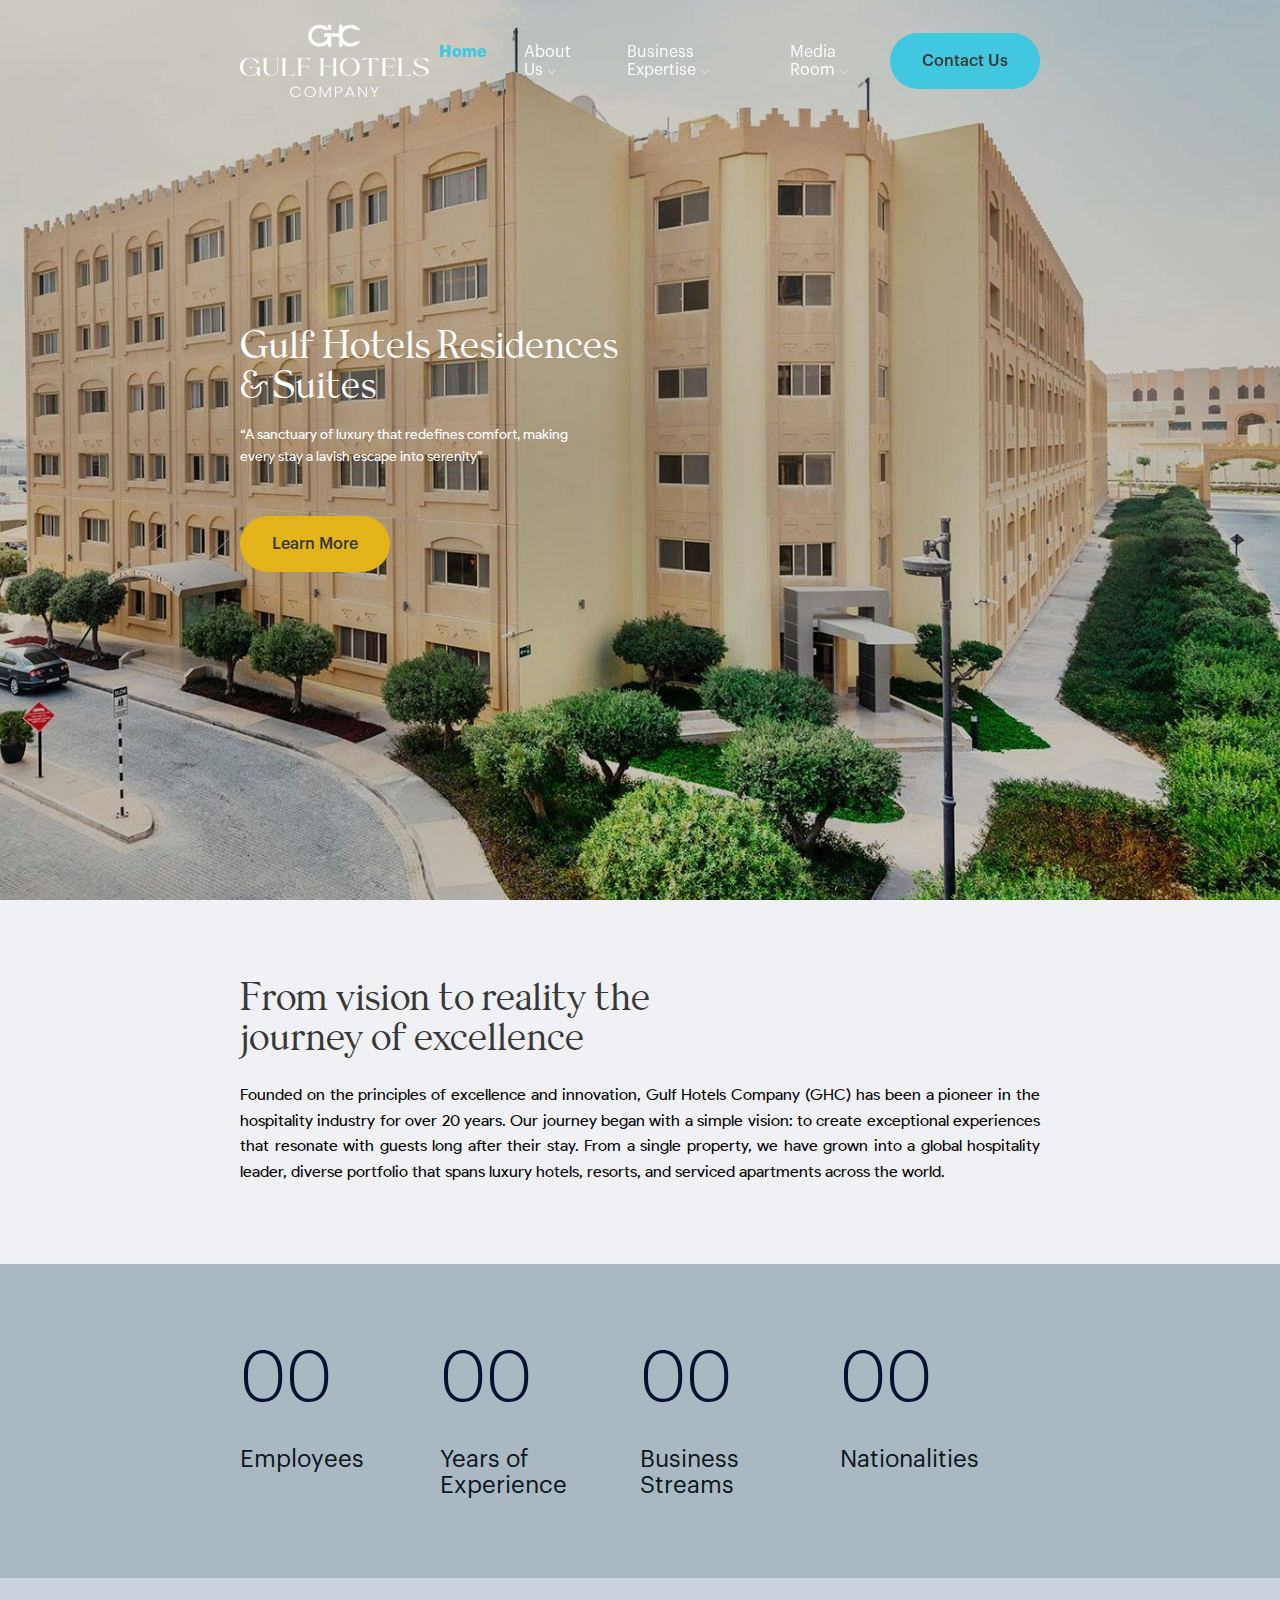
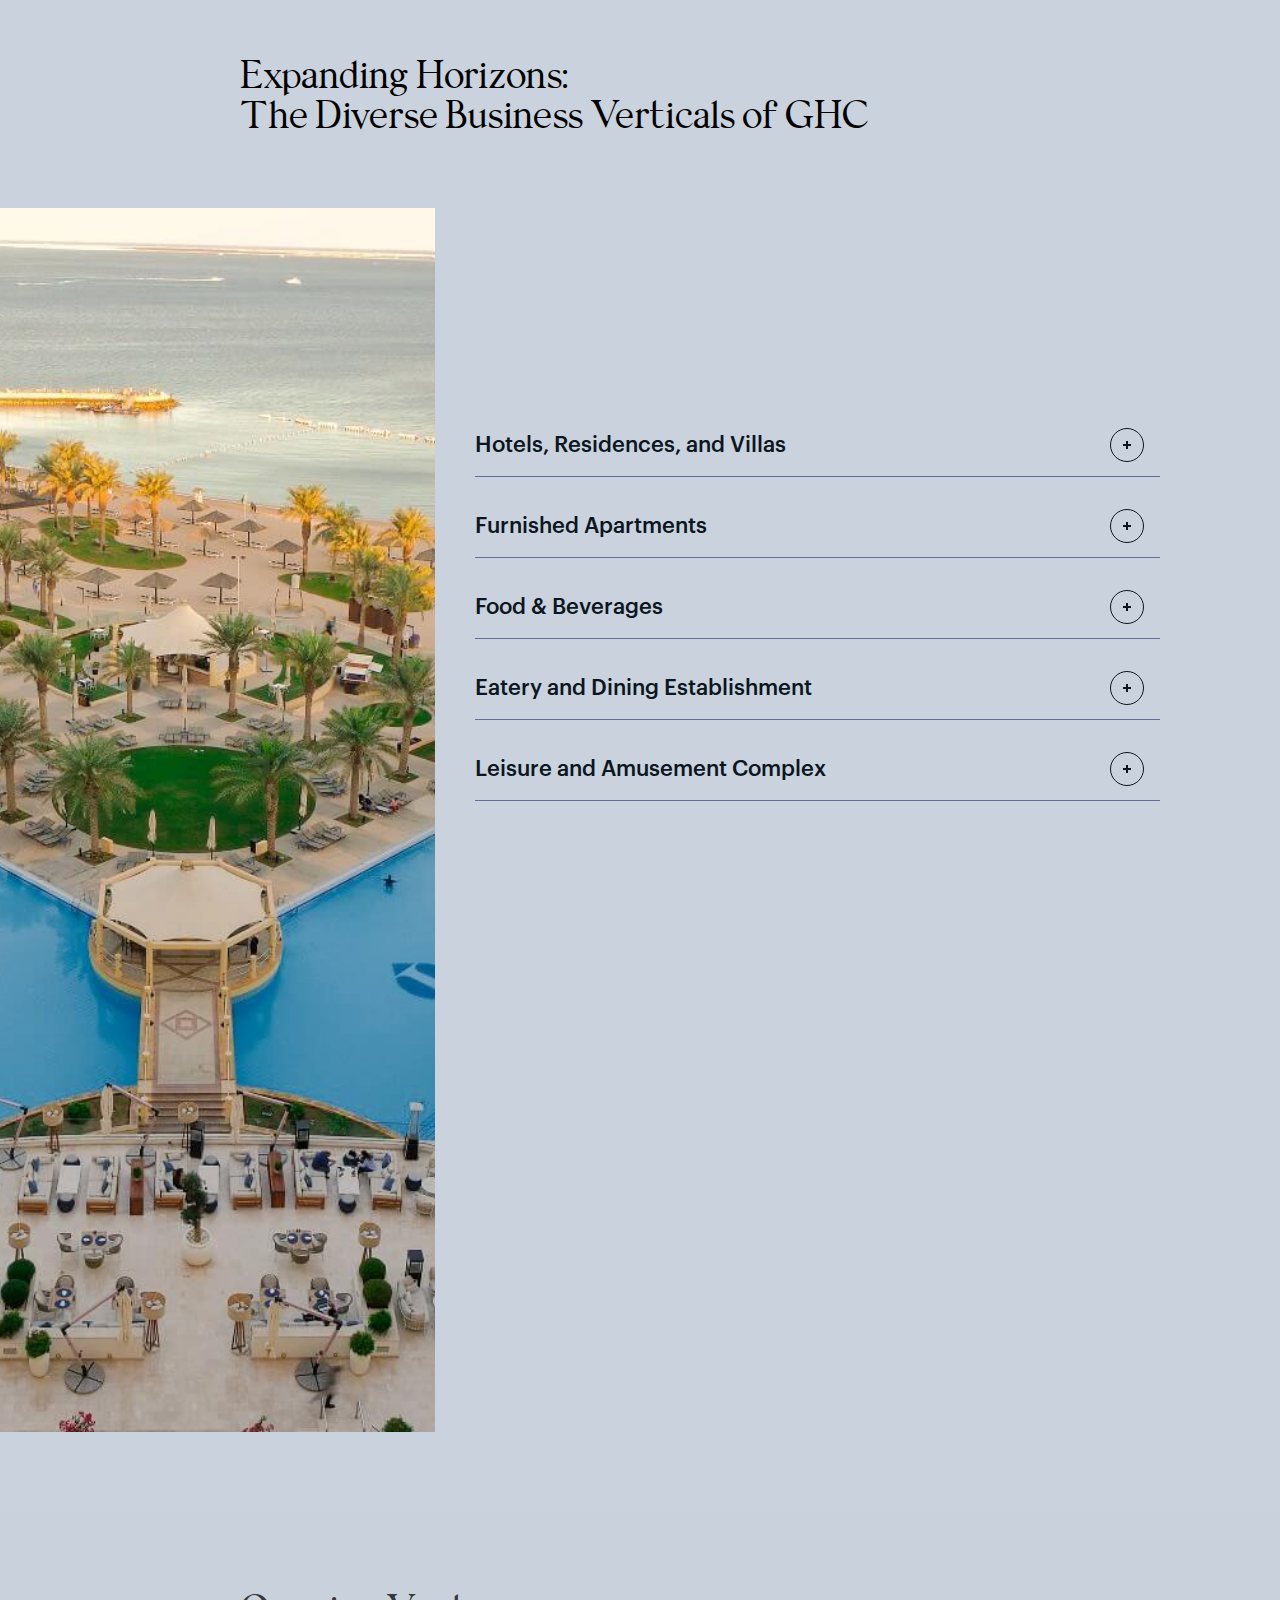
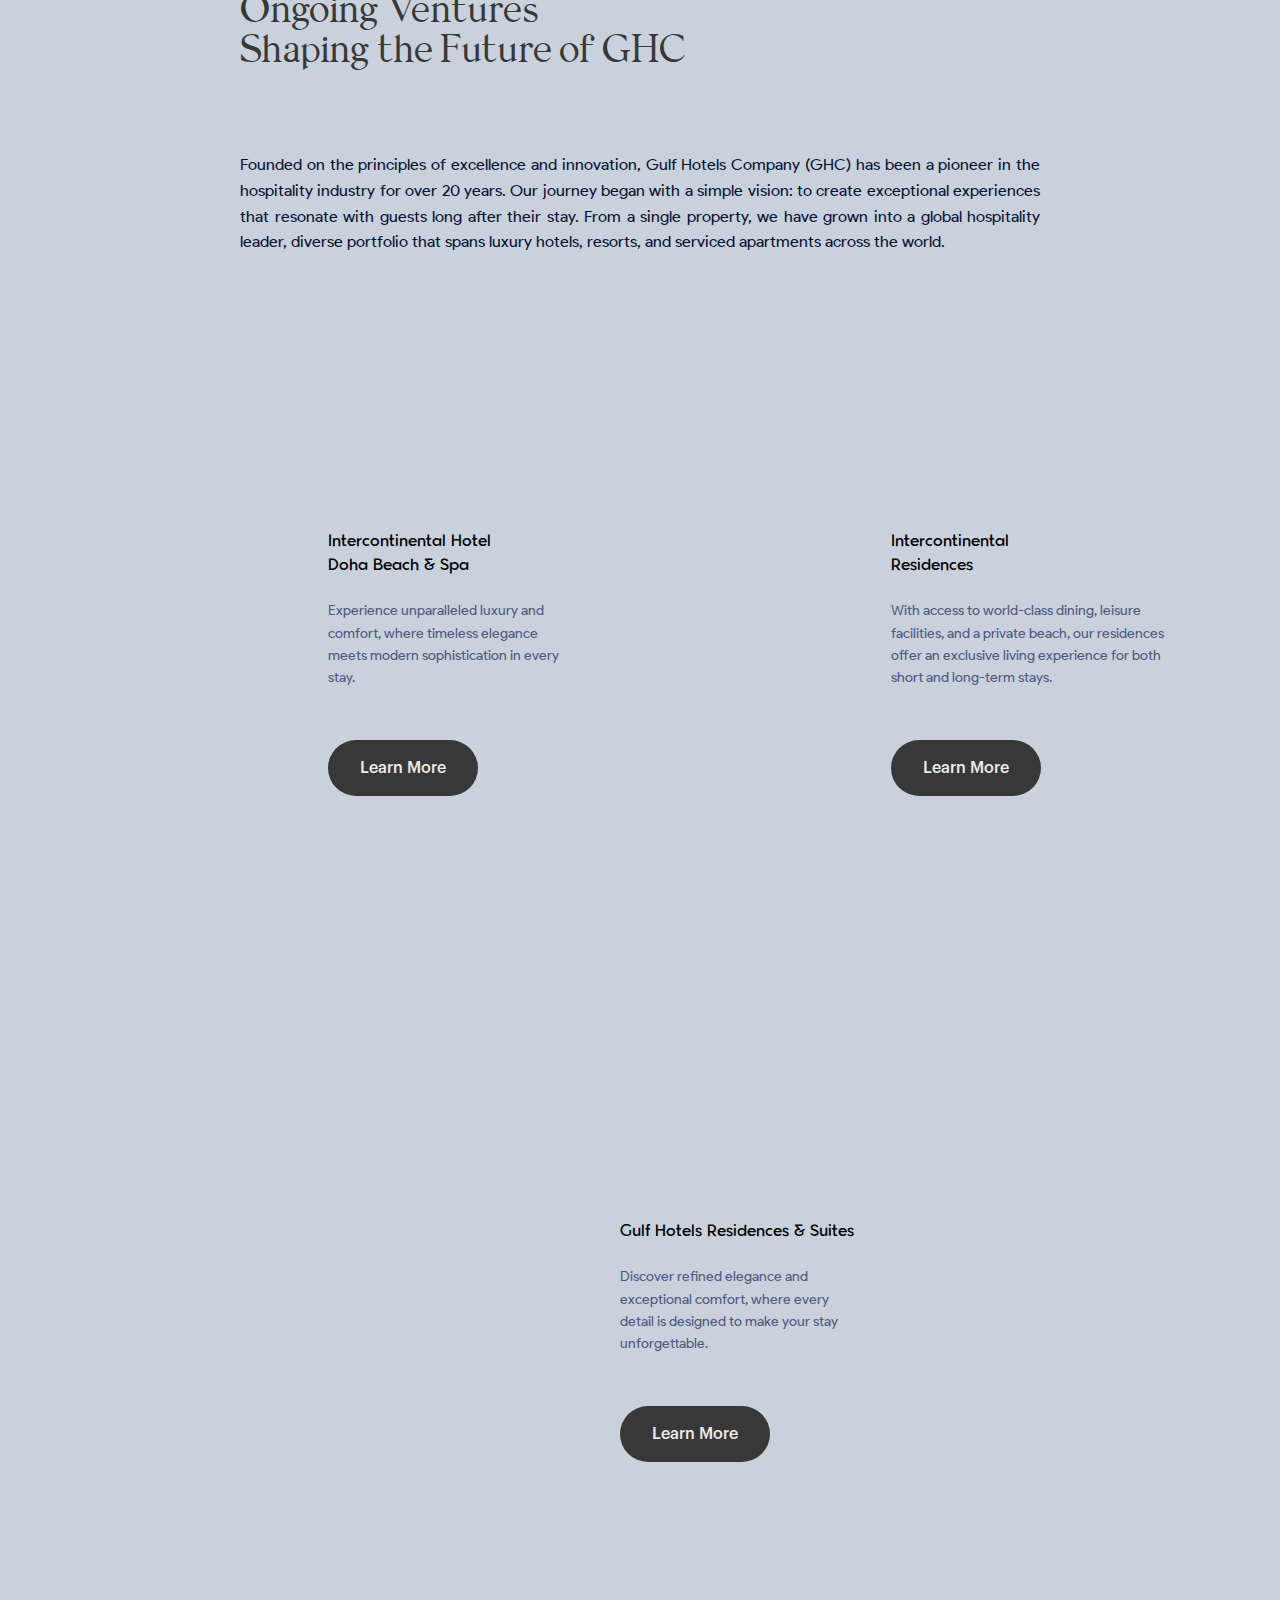
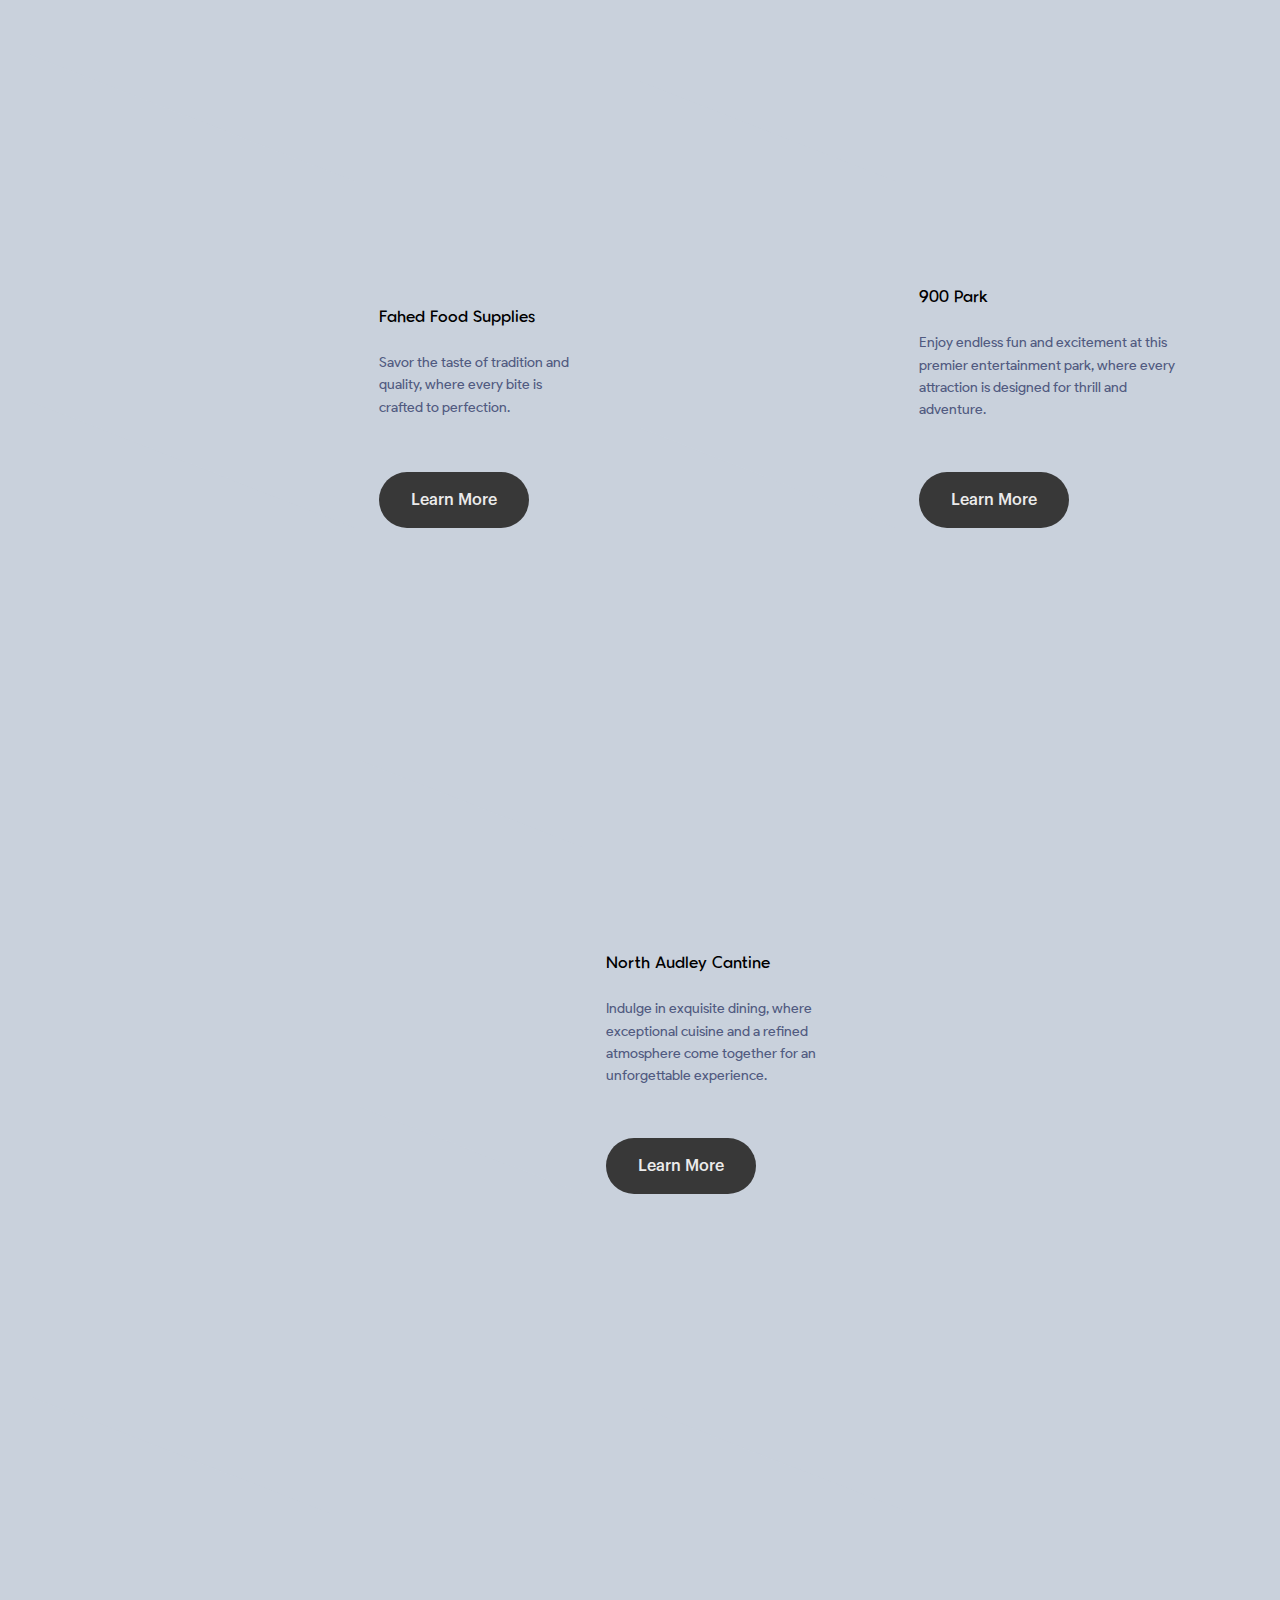
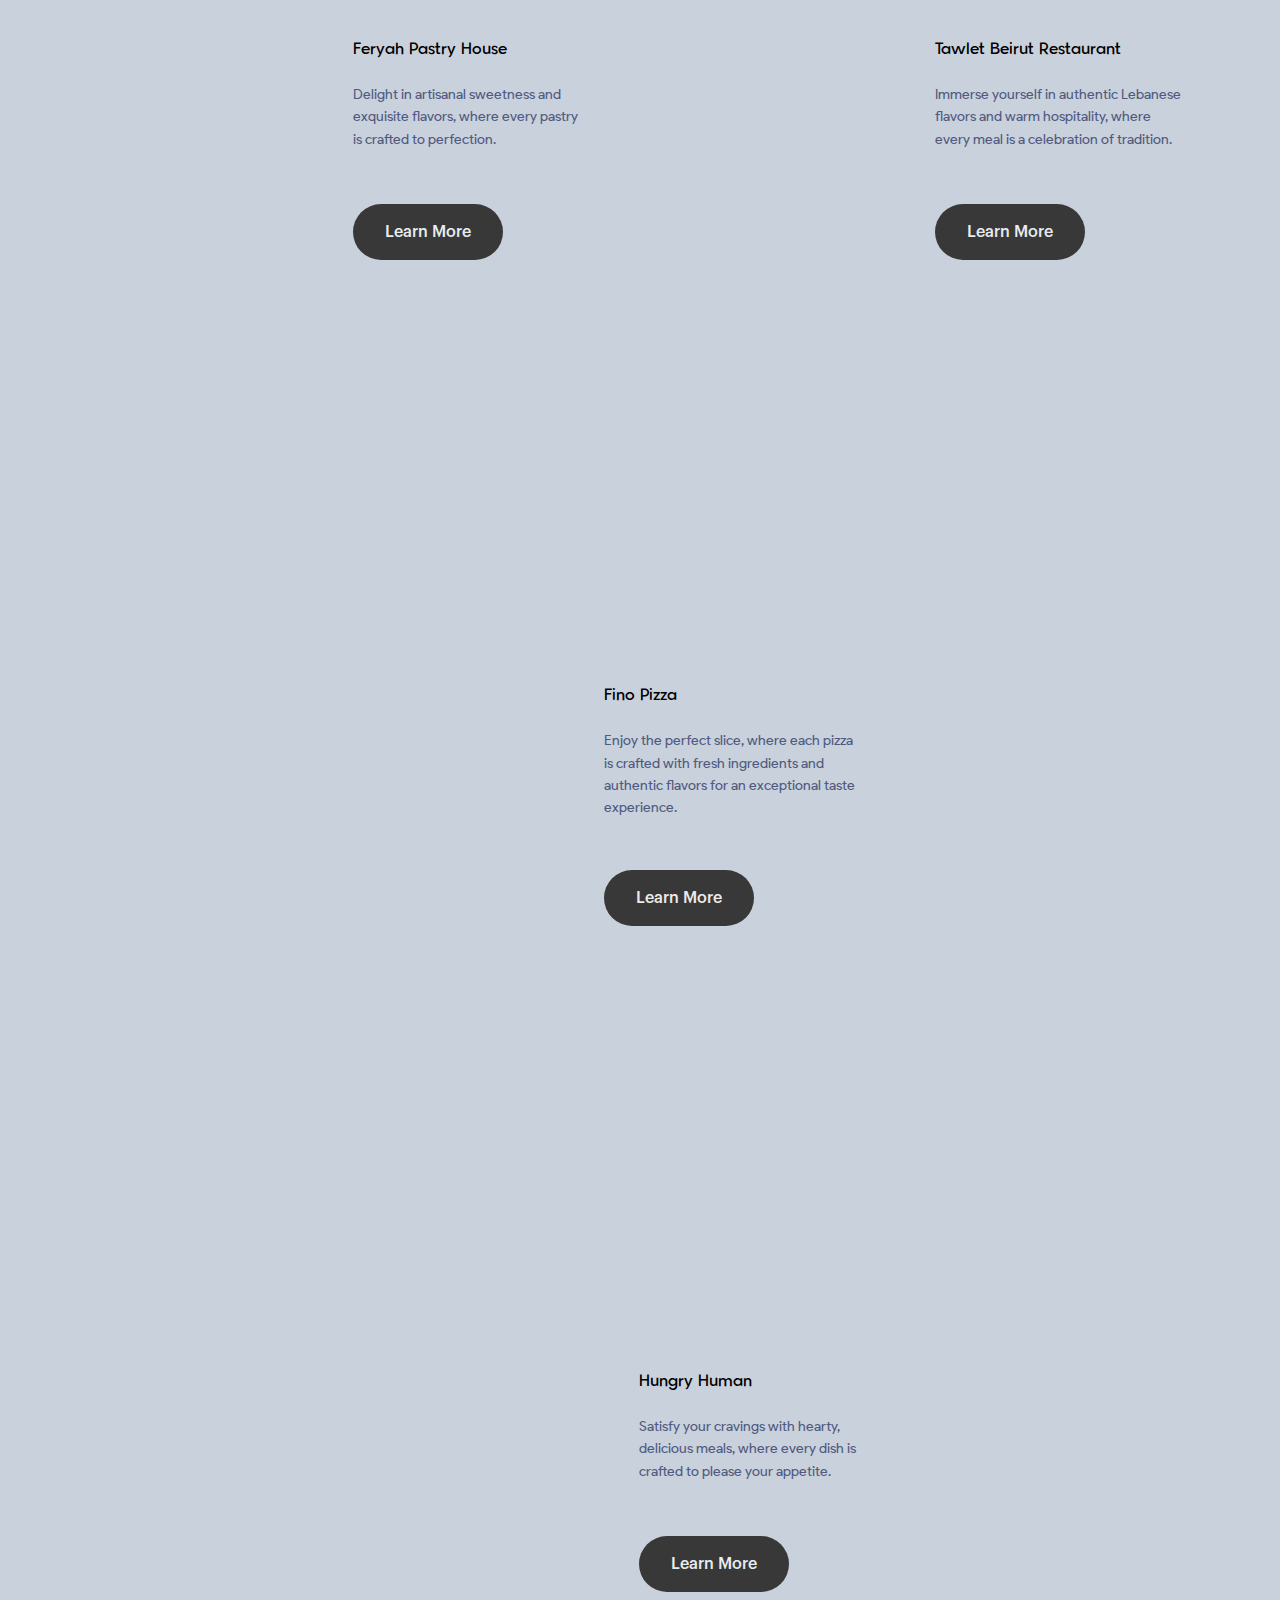
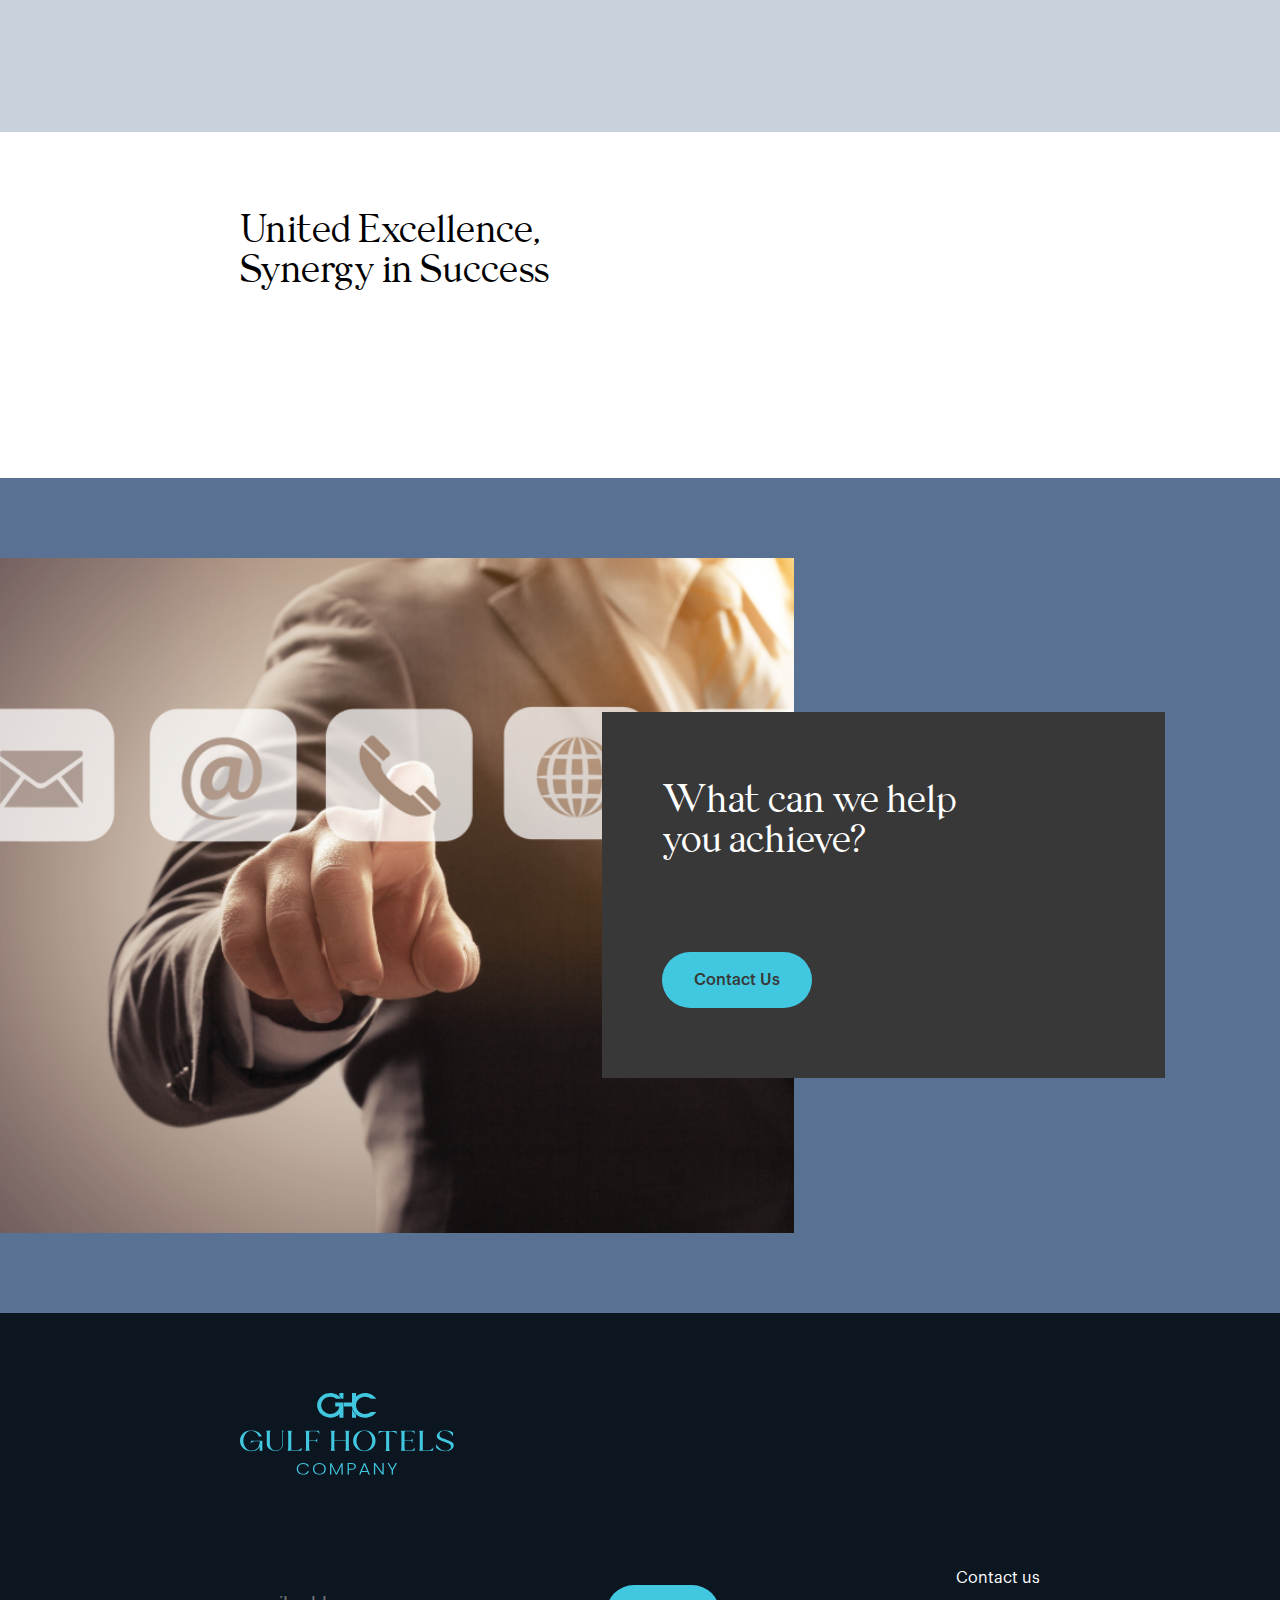
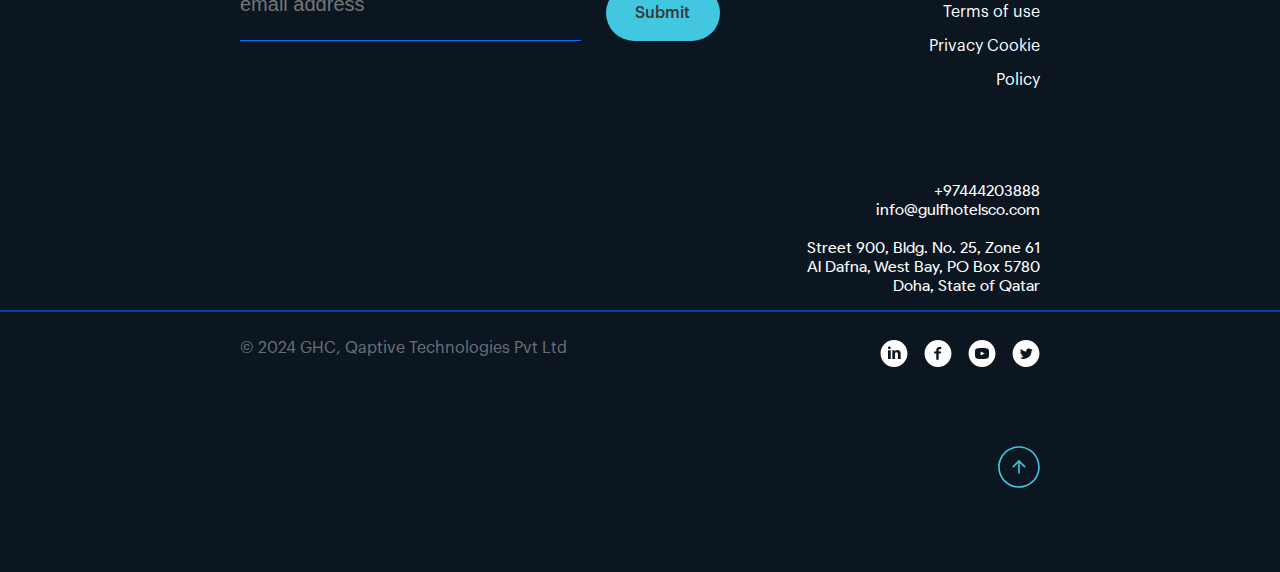
==== commit 7058f24e: "Completed partially" ====
--- a/index.html
+++ b/index.html
@@ -549,7 +549,7 @@
                 class="drop-down-navigation-description small gulf_hotels-description"
               >
                 <img src="./res/image/drop_down/gulf_residence.png" alt="" />
-                <h1>Messages</h1>
+                <h1>Gulf Hotels Residences & Suites</h1>
                 <p>
                   You deserve the pinnacle of comfort and style with GHC’s
                   elegantly harmonized and furnished apartments. Located ideally
@@ -751,39 +751,70 @@
             >
               <div class="second-option">
                 <ul class="nav-items">
-                  <li id="qatar_tourism_event">
-                    <a href="javascript:void(0);">Great Place To Work</a>
-                    <div class="a-line"></div>
-                  </li>
-                  <li id="hotels_event">
-                    <a href="javascript:void(0);">Diversity Leaders 2023</a>
-                    <div class="a-line"></div>
-                  </li>
-                  <li id="fact_event">
-                    <a href="javascript:void(0);">World Travel Awards</a>
-                    <div class="a-line"></div>
-                  </li>
-                  <div class="a-line"></div>
-                  <li id="booking_event">
-                    <a href="javascript:void(0);">Freddie Awards</a>
-                    <div class="a-line"></div>
-                  </li>
-                  <li id="ohlala_event">
-                    <a href="javascript:void(0);">Kincentric Best Employers</a>
-                    <div class="a-line"></div>
-                  </li>
-                  <li id="world_luxury_event">
-                    <a href="javascript:void(0);">Top Employers China 2023</a>
-                    <div class="a-line"></div>
-                  </li>
-                  <li id="world_travel_event">
-                    <a href="javascript:void(0);">Top Employers China 2023</a>
+                  <li id="pick_team_event">
+                    <a href="javascript:void(0);">Pick Your Team</a>
+                    <div class="a-line"></div>
+                  </li>
+                  <li id="new_year_event">
+                    <a href="javascript:void(0);">New Year New Wins</a>
+                    <div class="a-line"></div>
+                  </li>
+                  <li id="arcade_games_event">
+                    <a href="javascript:void(0);">Arcade Games</a>
+                    <div class="a-line"></div>
+                  </li>
+                  <li id="carnival_game_event">
+                    <a href="javascript:void(0);">Carnival Games</a>
                     <div class="a-line"></div>
                   </li>
                 </ul>
               </div>
               <div
-                class="drop-down-navigation-description small qatar_tourism_event-description"
+                class="drop-down-navigation-description small pick_team_event-description"
+              >
+                <img src="./res/image/drop_down/event_image_1.jpg" alt="" />
+                <h1>Messages</h1>
+                <p>
+                  Gulf Hotels Company underscores the company's mission to
+                  transform the hospitality landscape on a global scale.
+                </p>
+                <a href="./event_list.html">Learn More</a>
+              </div>
+              <div
+                class="drop-down-navigation-description small new_year_event-description"
+              >
+                <img src="./res/image/drop_down/event_image_2.jpg" alt="" />
+                <h1>Messages</h1>
+                <p>
+                  Gulf Hotels Company underscores the company's mission to
+                  transform the hospitality landscape on a global scale.
+                </p>
+                <a href="./event_list.html">Learn More</a>
+              </div>
+              <div
+                class="drop-down-navigation-description small arcade_games_event-description"
+              >
+                <img src="./res/image/drop_down/event_image_3.jpg" alt="" />
+                <h1>Messages</h1>
+                <p>
+                  Gulf Hotels Company underscores the company's mission to
+                  transform the hospitality landscape on a global scale.
+                </p>
+                <a href="./event_list.html">Learn More</a>
+              </div>
+              <div
+                class="drop-down-navigation-description small carnival_game_event-description"
+              >
+                <img src="./res/image/drop_down/event_image_4.jpg" alt="" />
+                <h1>Messages</h1>
+                <p>
+                  Gulf Hotels Company underscores the company's mission to
+                  transform the hospitality landscape on a global scale.
+                </p>
+                <a href="./event_list.html">Learn More</a>
+              </div>
+              <div
+                class="drop-down-navigation-description small ohlala_event-description"
               >
                 <img
                   src="./res/image/drop_down/home_dropdown_messages.png"
@@ -797,7 +828,7 @@
                 <a href="./event_list.html">Learn More</a>
               </div>
               <div
-                class="drop-down-navigation-description small hotels_event-description"
+                class="drop-down-navigation-description small world_luxury_event-description"
               >
                 <img
                   src="./res/image/drop_down/home_dropdown_messages.png"
@@ -811,7 +842,7 @@
                 <a href="./event_list.html">Learn More</a>
               </div>
               <div
-                class="drop-down-navigation-description small fact_event-description"
+                class="drop-down-navigation-description small world_travel_event-description"
               >
                 <img
                   src="./res/image/drop_down/home_dropdown_messages.png"
@@ -824,62 +855,6 @@
                 </p>
                 <a href="./event_list.html">Learn More</a>
               </div>
-              <div
-                class="drop-down-navigation-description small booking_event-description"
-              >
-                <img
-                  src="./res/image/drop_down/home_dropdown_messages.png"
-                  alt=""
-                />
-                <h1>Messages</h1>
-                <p>
-                  Gulf Hotels Company underscores the company's mission to
-                  transform the hospitality landscape on a global scale.
-                </p>
-                <a href="./event_list.html">Learn More</a>
-              </div>
-              <div
-                class="drop-down-navigation-description small ohlala_event-description"
-              >
-                <img
-                  src="./res/image/drop_down/home_dropdown_messages.png"
-                  alt=""
-                />
-                <h1>Messages</h1>
-                <p>
-                  Gulf Hotels Company underscores the company's mission to
-                  transform the hospitality landscape on a global scale.
-                </p>
-                <a href="./event_list.html">Learn More</a>
-              </div>
-              <div
-                class="drop-down-navigation-description small world_luxury_event-description"
-              >
-                <img
-                  src="./res/image/drop_down/home_dropdown_messages.png"
-                  alt=""
-                />
-                <h1>Messages</h1>
-                <p>
-                  Gulf Hotels Company underscores the company's mission to
-                  transform the hospitality landscape on a global scale.
-                </p>
-                <a href="./event_list.html">Learn More</a>
-              </div>
-              <div
-                class="drop-down-navigation-description small world_travel_event-description"
-              >
-                <img
-                  src="./res/image/drop_down/home_dropdown_messages.png"
-                  alt=""
-                />
-                <h1>Messages</h1>
-                <p>
-                  Gulf Hotels Company underscores the company's mission to
-                  transform the hospitality landscape on a global scale.
-                </p>
-                <a href="./event_list.html">Learn More</a>
-              </div>
             </div>
             <div
               class="drop-down-navigation-description awards-description multiple"
@@ -904,15 +879,11 @@
                     <div class="a-line"></div>
                   </li>
                   <li id="ohlala">
-                    <a href="javascript:void(0);"
-                      >Ohlala Spa & Wellness</a
-                    >
+                    <a href="javascript:void(0);">Ohlala Spa & Wellness</a>
                     <div class="a-line"></div>
                   </li>
                   <li id="world_luxury">
-                    <a href="javascript:void(0);"
-                      >World Luxury Restaurant</a
-                    >
+                    <a href="javascript:void(0);">World Luxury Restaurant</a>
                     <div class="a-line"></div>
                   </li>
                   <li id="world_travel">
@@ -928,9 +899,7 @@
                     <div class="a-line"></div>
                   </li>
                   <li id="timeout_doha">
-                    <a href="javascript:void(0);"
-                      >Timeout Doha Restaurant</a
-                    >
+                    <a href="javascript:void(0);">Timeout Doha Restaurant</a>
                     <div class="a-line"></div>
                   </li>
                 </ul>
@@ -991,14 +960,15 @@
                   Gulf Hotels Company underscores the company's mission to
                   transform the hospitality landscape on a global scale.
                 </p>
-                <a href="./awards.html"
-                  >Learn More</a
-                >
+                <a href="./awards.html">Learn More</a>
               </div>
               <div
                 class="drop-down-navigation-description small world_luxury-description"
               >
-                <img src="./res/image/drop_down/award_world_luxury.png" alt="" />
+                <img
+                  src="./res/image/drop_down/award_world_luxury.png"
+                  alt=""
+                />
                 <h1>World Luxury Restaurant</h1>
                 <p>
                   Gulf Hotels Company underscores the company's mission to
@@ -1009,7 +979,10 @@
               <div
                 class="drop-down-navigation-description small world_travel-description"
               >
-                <img src="./res/image/drop_down/award_world_travel.png" alt="" />
+                <img
+                  src="./res/image/drop_down/award_world_travel.png"
+                  alt=""
+                />
                 <h1>World Travel</h1>
                 <p>
                   Gulf Hotels Company underscores the company's mission to
@@ -1020,7 +993,10 @@
               <div
                 class="drop-down-navigation-description small qatar_choice-description"
               >
-                <img src="./res/image/drop_down/award_qatar_choice.png" alt="" />
+                <img
+                  src="./res/image/drop_down/award_qatar_choice.png"
+                  alt=""
+                />
                 <h1>Qatar Choice</h1>
                 <p>
                   Gulf Hotels Company underscores the company's mission to
@@ -1076,7 +1052,8 @@
             <div>
               <h1>Gulf Hotels Residences <br />& Suites</h1>
               <span
-                >“A sanctuary of luxury that redefines comfort, making every stay a lavish escape into serenity”</span
+                >“A sanctuary of luxury that redefines comfort, making every
+                stay a lavish escape into serenity”</span
               >
               <div class="main-button yellow">Learn More</div>
             </div>
@@ -1093,7 +1070,8 @@
                 Doha Beach and Spa
               </h1>
               <span
-                >“Sun, Sand & Serenity: The Perfect Beach Hotel and Spa Getaway"</span
+                >“Sun, Sand & Serenity: The Perfect Beach Hotel and Spa
+                Getaway"</span
               >
               <div class="main-button yellow">Learn More</div>
             </div>
@@ -1107,7 +1085,8 @@
             <div>
               <h1>Intercontinental <br />Residence</h1>
               <span
-                >“Chic and Cozy Stays, Courtesy of Sophisticated Apartments”</span
+                >“Chic and Cozy Stays, Courtesy of Sophisticated
+                Apartments”</span
               >
               <div class="main-button yellow">Learn More</div>
             </div>
@@ -1123,9 +1102,7 @@
                 Intercontinental <br />
                 Villas
               </h1>
-              <span
-                >“Luxury Dream Stays: An Elevated Home away from Home</span
-              >
+              <span>“Luxury Dream Stays: An Elevated Home away from Home</span>
               <div class="main-button yellow">Learn More</div>
             </div>
           </div>
@@ -1137,9 +1114,7 @@
           <div class="main-body">
             <div>
               <h1>Fahed Foods</h1>
-              <span
-                >"Crafting Culinary Excellence”</span
-              >
+              <span>"Crafting Culinary Excellence”</span>
               <div class="main-button yellow">Learn More</div>
             </div>
           </div>
@@ -1151,9 +1126,7 @@
           <div class="main-body">
             <div>
               <h1>NAC - <br />North Audley Cantine</h1>
-              <span
-                >“Good Food, Good Friends & the Best Memories”</span
-              >
+              <span>“Good Food, Good Friends & the Best Memories”</span>
               <div class="main-button yellow">Learn More</div>
             </div>
           </div>
@@ -1182,9 +1155,7 @@
           <div class="main-body">
             <div>
               <h1>900 Park</h1>
-              <span
-                >“Doha’s Ultimate Destination for Adventure”</span
-              >
+              <span>“Doha’s Ultimate Destination for Adventure”</span>
               <div class="main-button yellow">Learn More</div>
             </div>
           </div>
@@ -1200,13 +1171,15 @@
                 Doha Beach and Spa
               </h1>
               <span
-                >“Sun, Sand & Serenity: The Perfect Beach Hotel and Spa Getaway”</span
+                >“Sun, Sand & Serenity: The Perfect Beach Hotel and Spa
+                Getaway”</span
               >
               <div class="main-button yellow">Learn More</div>
             </div>
           </div>
         </div>
       </div>
+      <div class="main-transparency"></div>
     </section>
     <section class="description">
       <h1>From vision to reality the journey of excellence</h1>
@@ -1398,7 +1371,9 @@
                 Experience unparalleled luxury and comfort, where timeless
                 elegance meets modern sophistication in every stay.
               </p>
-              <div class="main-button grey">Learn More</div>
+              <a href="https://doha.intercontinental.com" target="_blank">
+                <div class="main-button grey">Learn More</div>
+              </a>
             </div>
           </div>
           <div class="venture-data">
@@ -1418,7 +1393,9 @@
                 private beach, our residences offer an exclusive living
                 experience for both short and long-term stays.
               </p>
-              <div class="main-button grey">Learn More</div>
+              <a href="https://doha.intercontinental.com/residences" target="_blank">
+                <div class="main-button grey">Learn More</div>
+              </a>
             </div>
           </div>
         </div>
@@ -1436,7 +1413,9 @@
                 Discover refined elegance and exceptional comfort, where every
                 detail is designed to make your stay unforgettable.
               </p>
-              <div class="main-button grey">Learn More</div>
+              <a href="https://gulfhotelsco.com" target="_blank">
+                <div class="main-button grey">Learn More</div>
+              </a>
             </div>
           </div>
         </div>
@@ -1454,7 +1433,9 @@
                 Savor the taste of tradition and quality, where every bite is
                 crafted to perfection.
               </p>
-              <div class="main-button grey">Learn More</div>
+              <a href="https://www.fahedfoods.com" target="_blank">
+                <div class="main-button grey">Learn More</div>
+              </a>
             </div>
           </div>
           <div class="venture-data">
@@ -1471,7 +1452,9 @@
                 park, where every attraction is designed for thrill and
                 adventure.
               </p>
-              <div class="main-button grey">Learn More</div>
+              <a href="https://www.900park.com" target="_blank">
+                <div class="main-button grey">Learn More</div>
+              </a>
             </div>
           </div>
         </div>
@@ -1490,7 +1473,9 @@
                 refined atmosphere come together for an unforgettable
                 experience.
               </p>
-              <div class="main-button grey">Learn More</div>
+              <a href="https://nacdoha.com/" target="_blank">
+                <div class="main-button grey">Learn More</div>
+              </a>
             </div>
           </div>
         </div>
@@ -1508,7 +1493,9 @@
                 Delight in artisanal sweetness and exquisite flavors, where
                 every pastry is crafted to perfection.
               </p>
-              <div class="main-button grey">Learn More</div>
+              <a href="https://feryah-pastryhouse.com" target="_blank">
+                <div class="main-button grey">Learn More</div>
+              </a>
             </div>
           </div>
           <div class="venture-data">
@@ -1524,7 +1511,9 @@
                 Immerse yourself in authentic Lebanese flavors and warm
                 hospitality, where every meal is a celebration of tradition.
               </p>
-              <div class="main-button grey">Learn More</div>
+              <a href="https://www.instagram.com/tawletbeirut.qa/" target="_blank">
+                <div class="main-button grey">Learn More</div>
+              </a>
             </div>
           </div>
         </div>
@@ -1543,7 +1532,9 @@
                 ingredients and authentic flavors for an exceptional taste
                 experience.
               </p>
-              <div class="main-button grey">Learn More</div>
+              <a href="https://www.instagram.com/finopizza.qa/" target="_blank">
+                <div class="main-button grey">Learn More</div>
+              </a>
             </div>
           </div>
         </div>
@@ -1561,7 +1552,9 @@
                 Satisfy your cravings with hearty, delicious meals, where every
                 dish is crafted to please your appetite.
               </p>
-              <div class="main-button grey">Learn More</div>
+              <a href="https://www.facebook.com/profile.php?id=61552844085835" target="_blank">
+                <div class="main-button grey">Learn More</div>
+              </a>
             </div>
           </div>
         </div>
@@ -1572,9 +1565,7 @@
         United Excellence,<br />
         Synergy in Success
       </h1>
-      <div class="location-map">
-        
-      </div>
+      <div class="location-map"></div>
     </section>
     <section class="contact">
       <div
--- a/style/home.css
+++ b/style/home.css
@@ -259,9 +259,10 @@
   padding: 0 0;
   width: 100%;
   position: relative;
-}
-
-.carousel-cell::before {
+  height: 100vh;
+}
+
+/* .carousel-cell::before {
   content: "";
   position: absolute;
   top: 0;
@@ -270,12 +271,28 @@
   bottom: 0;
   background-color: rgba(0, 0, 0, 0.2);
   z-index: 1;
+} */
+
+.main-transparency {
+  position: absolute;
+  top: 0;
+  left: 0;
+  right: 0;
+  bottom: 0;
+  background-color: rgba(0, 0, 0, 1);
+  z-index: 1;
 }
 
 .hero-slider {
   width: 100%;
   height: 100vh;
   overflow: hidden;
+  z-index: 2;
+  position: absolute;
+  top: 0;
+  left: 0;
+  right: 0;
+  bottom: 0;
 }
 
 .hero-slider .carousel-cell {
@@ -284,6 +301,7 @@
   background-repeat: no-repeat;
   background-size: cover;
   background-position: center center;
+  z-index: 2;
 }
 
 .main-body {
@@ -1367,9 +1385,10 @@
 }
 
 .drop-down-navigation-description.empty-div.multiple > img {
-  height: inherit;
+  height: -webkit-fill-available;
   width: -webkit-fill-available;
   width: -moz-available;
+  height: -moz-available;
   padding: 24px;
 }
 
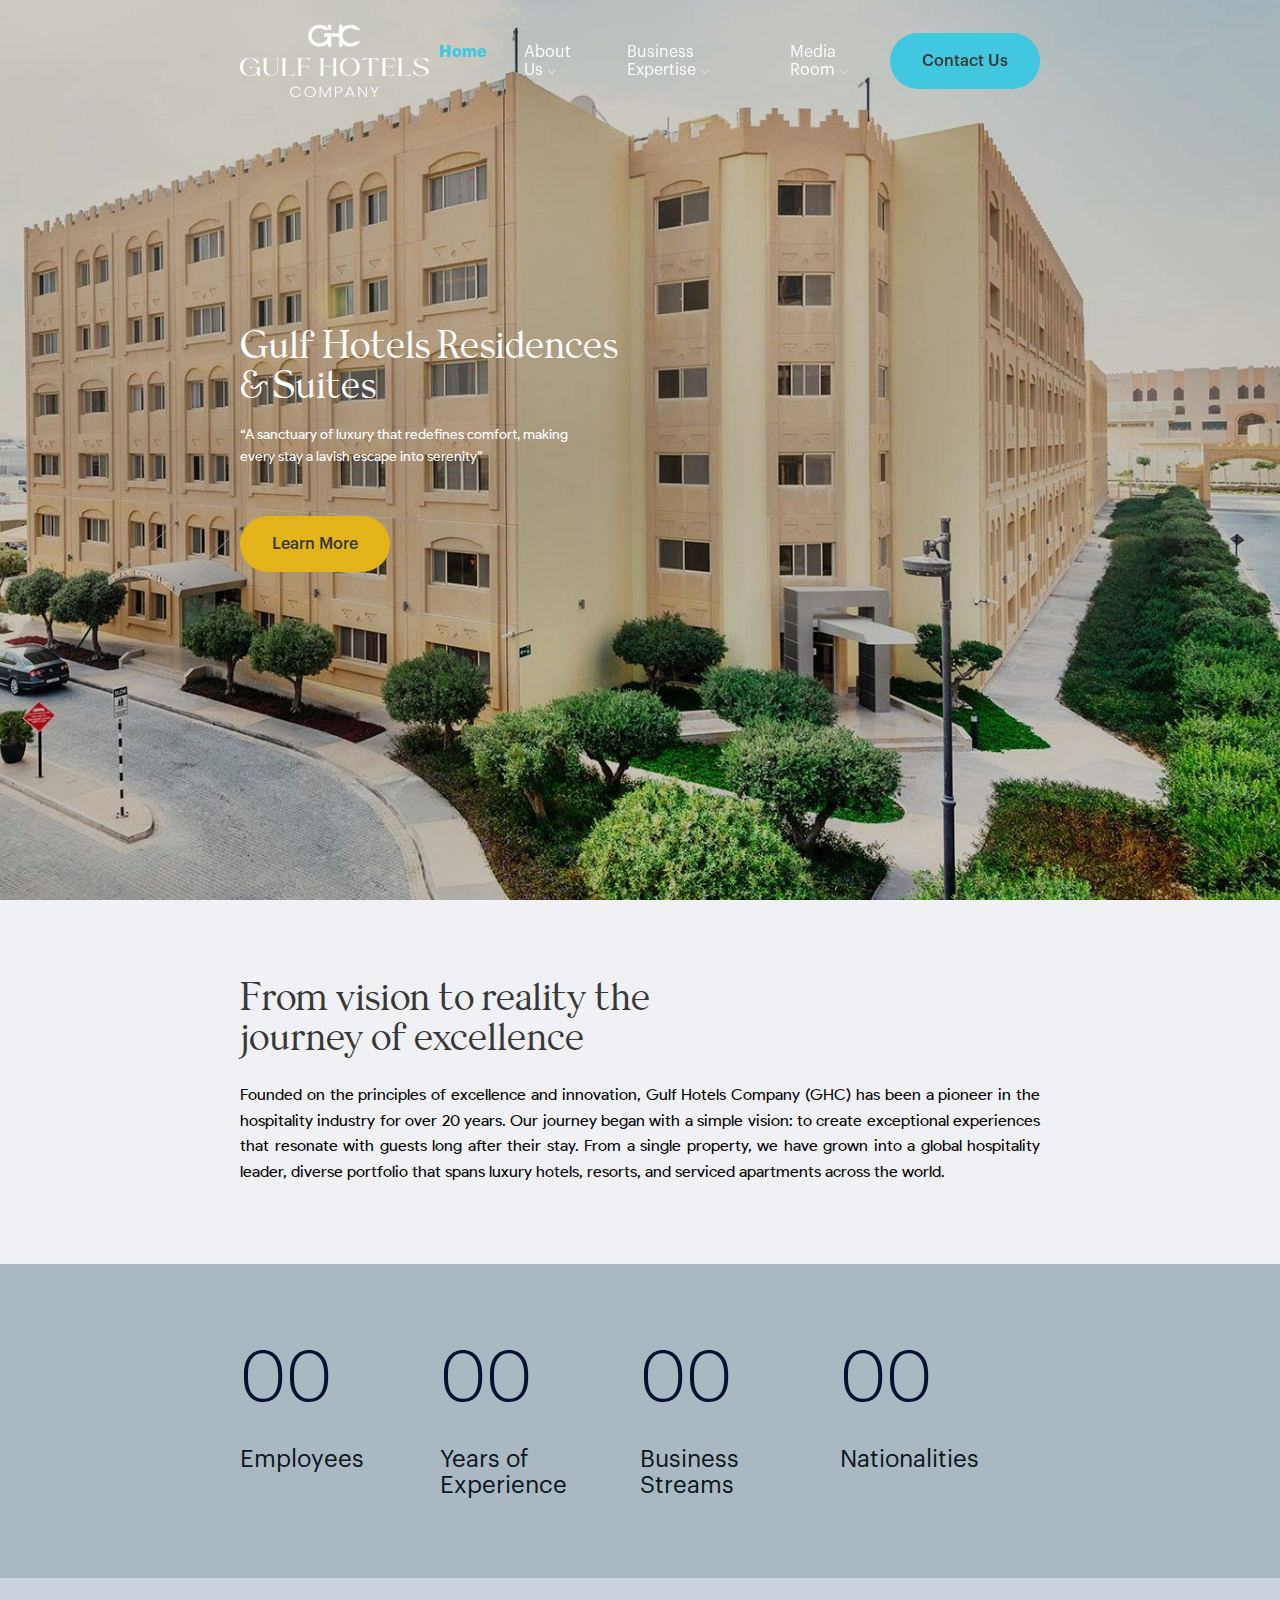
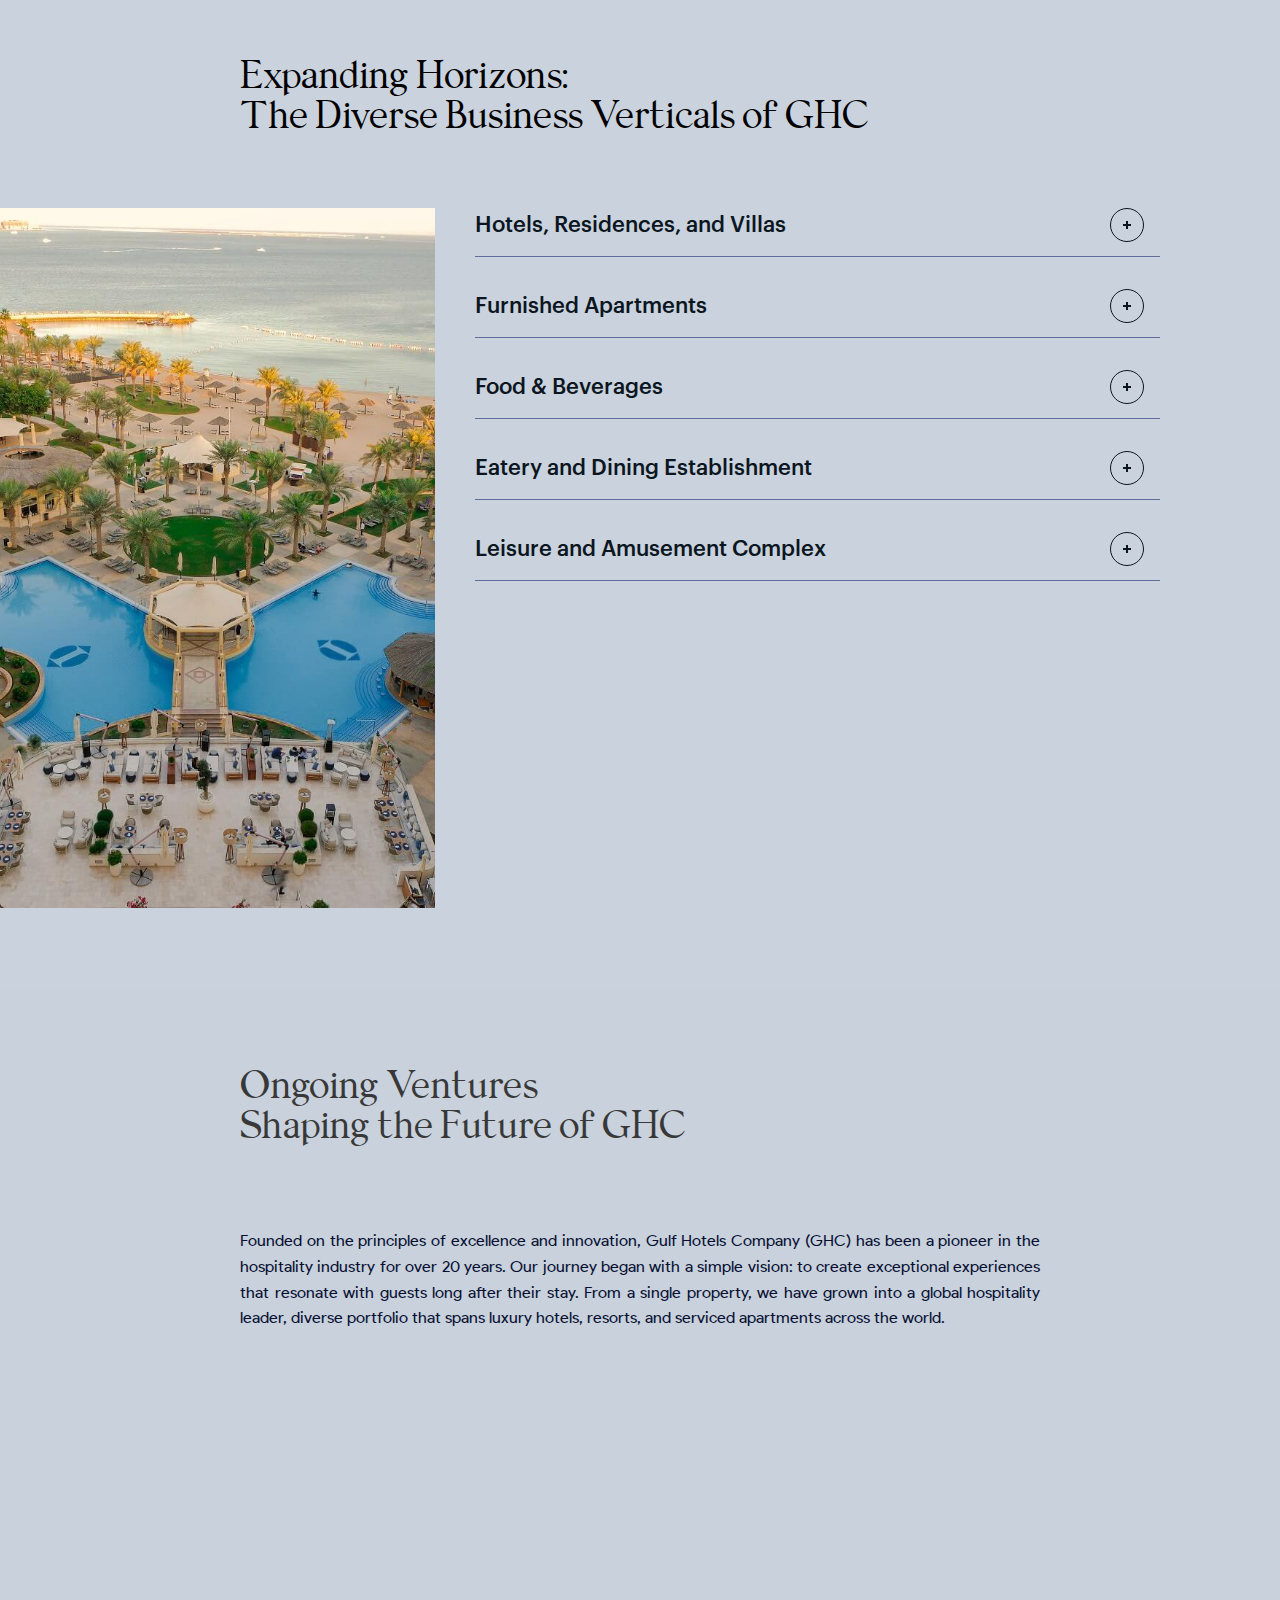
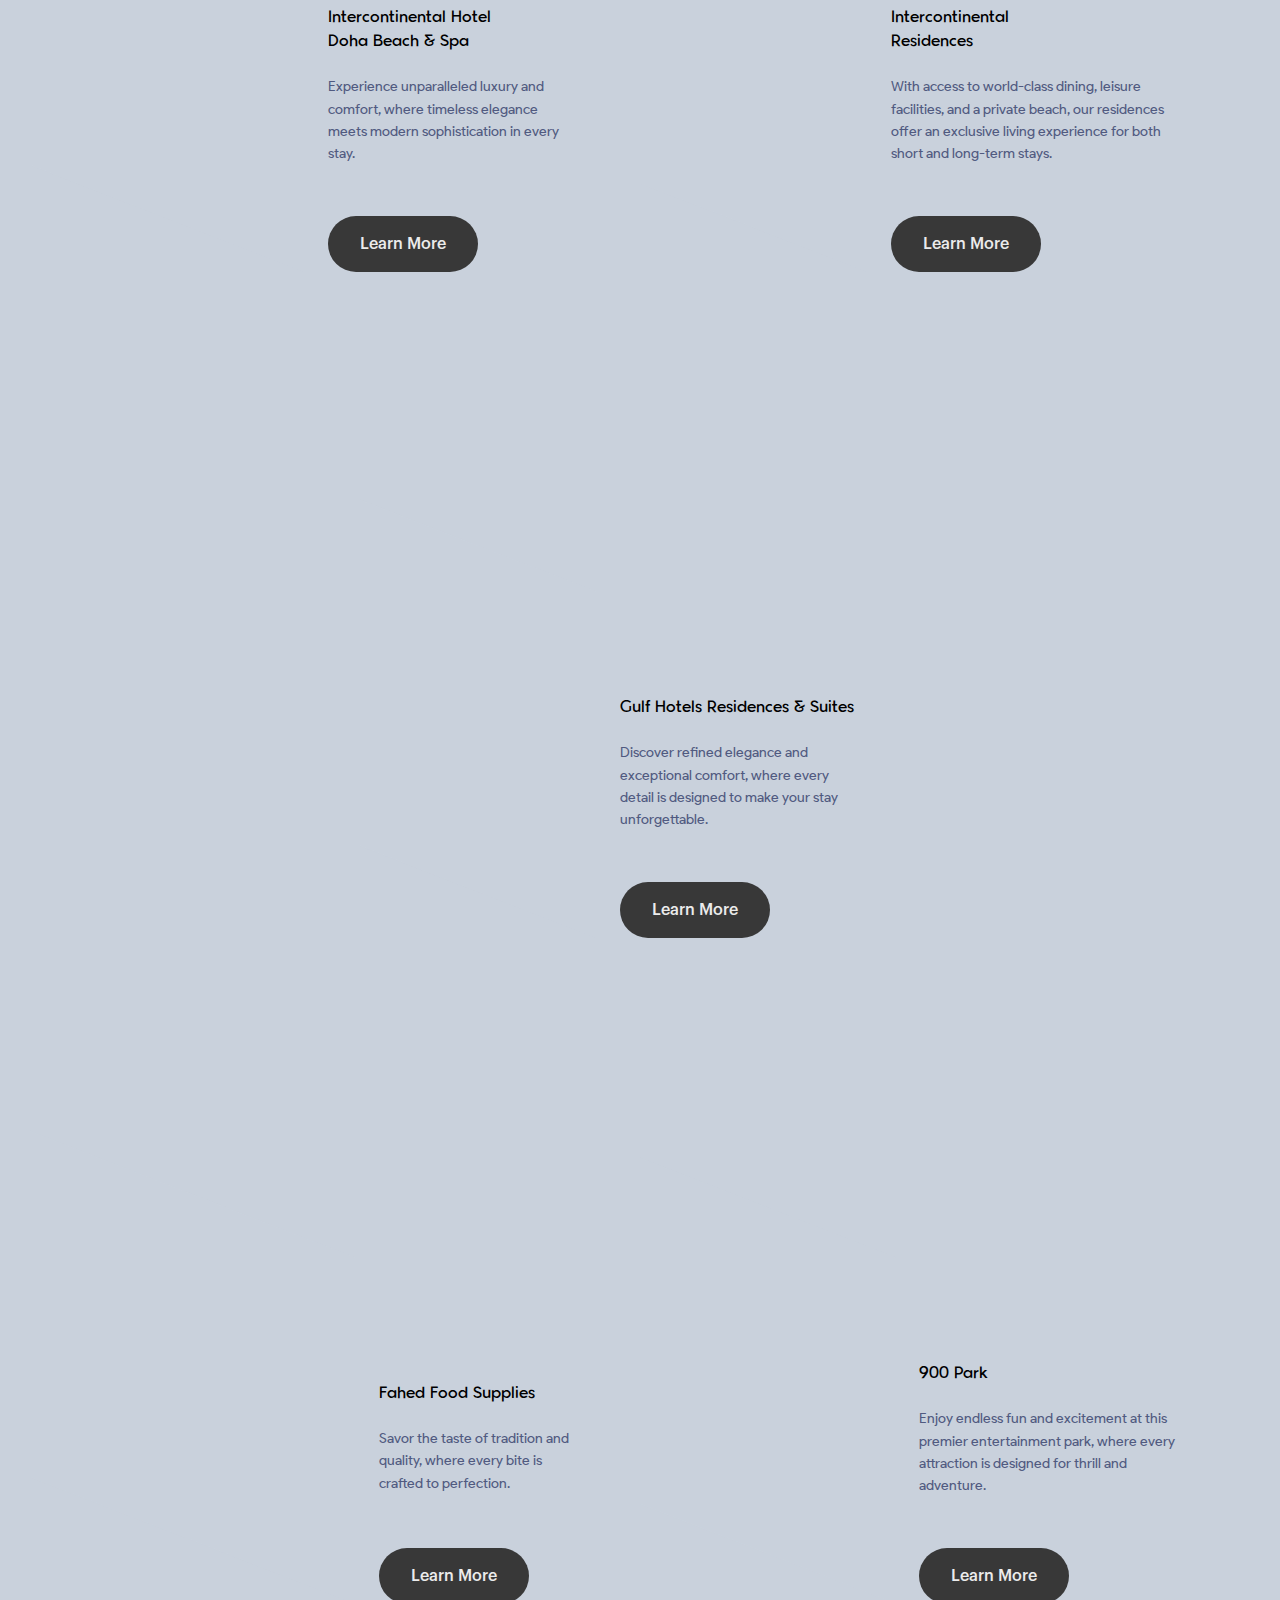
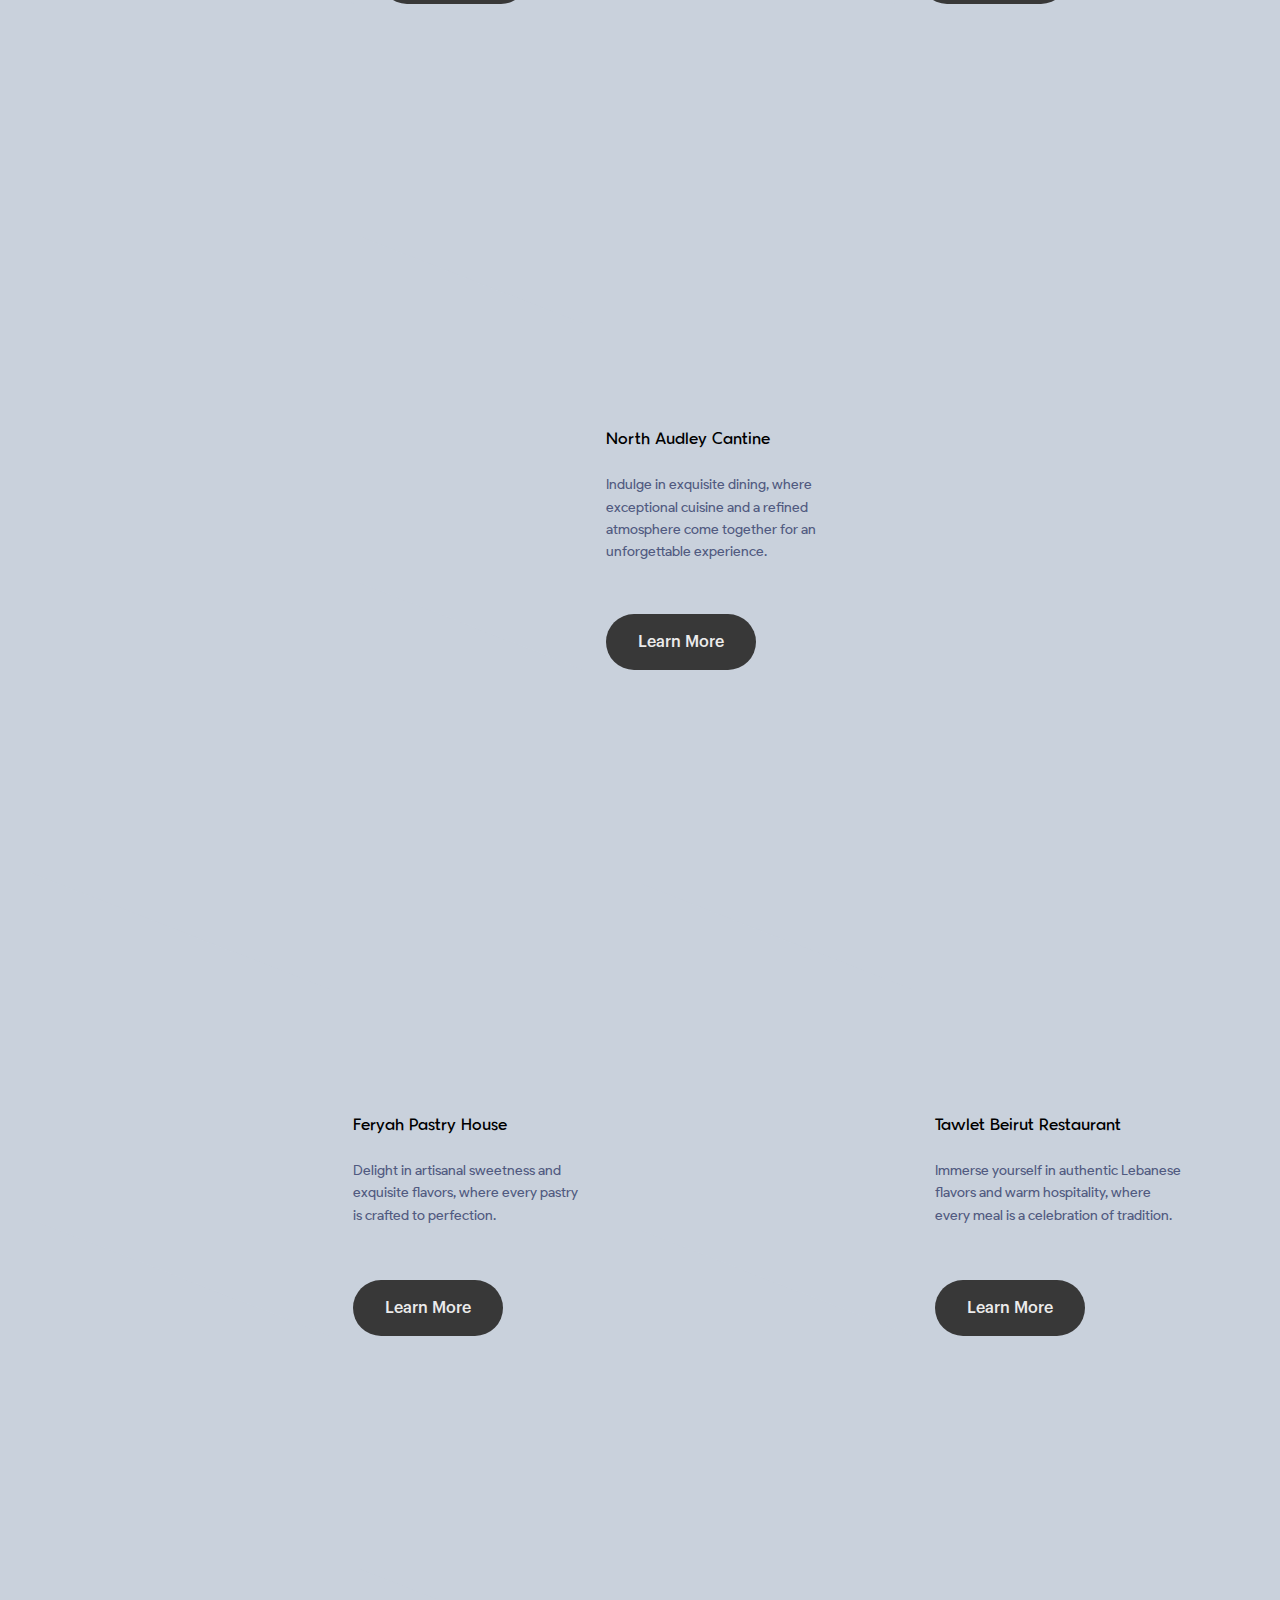
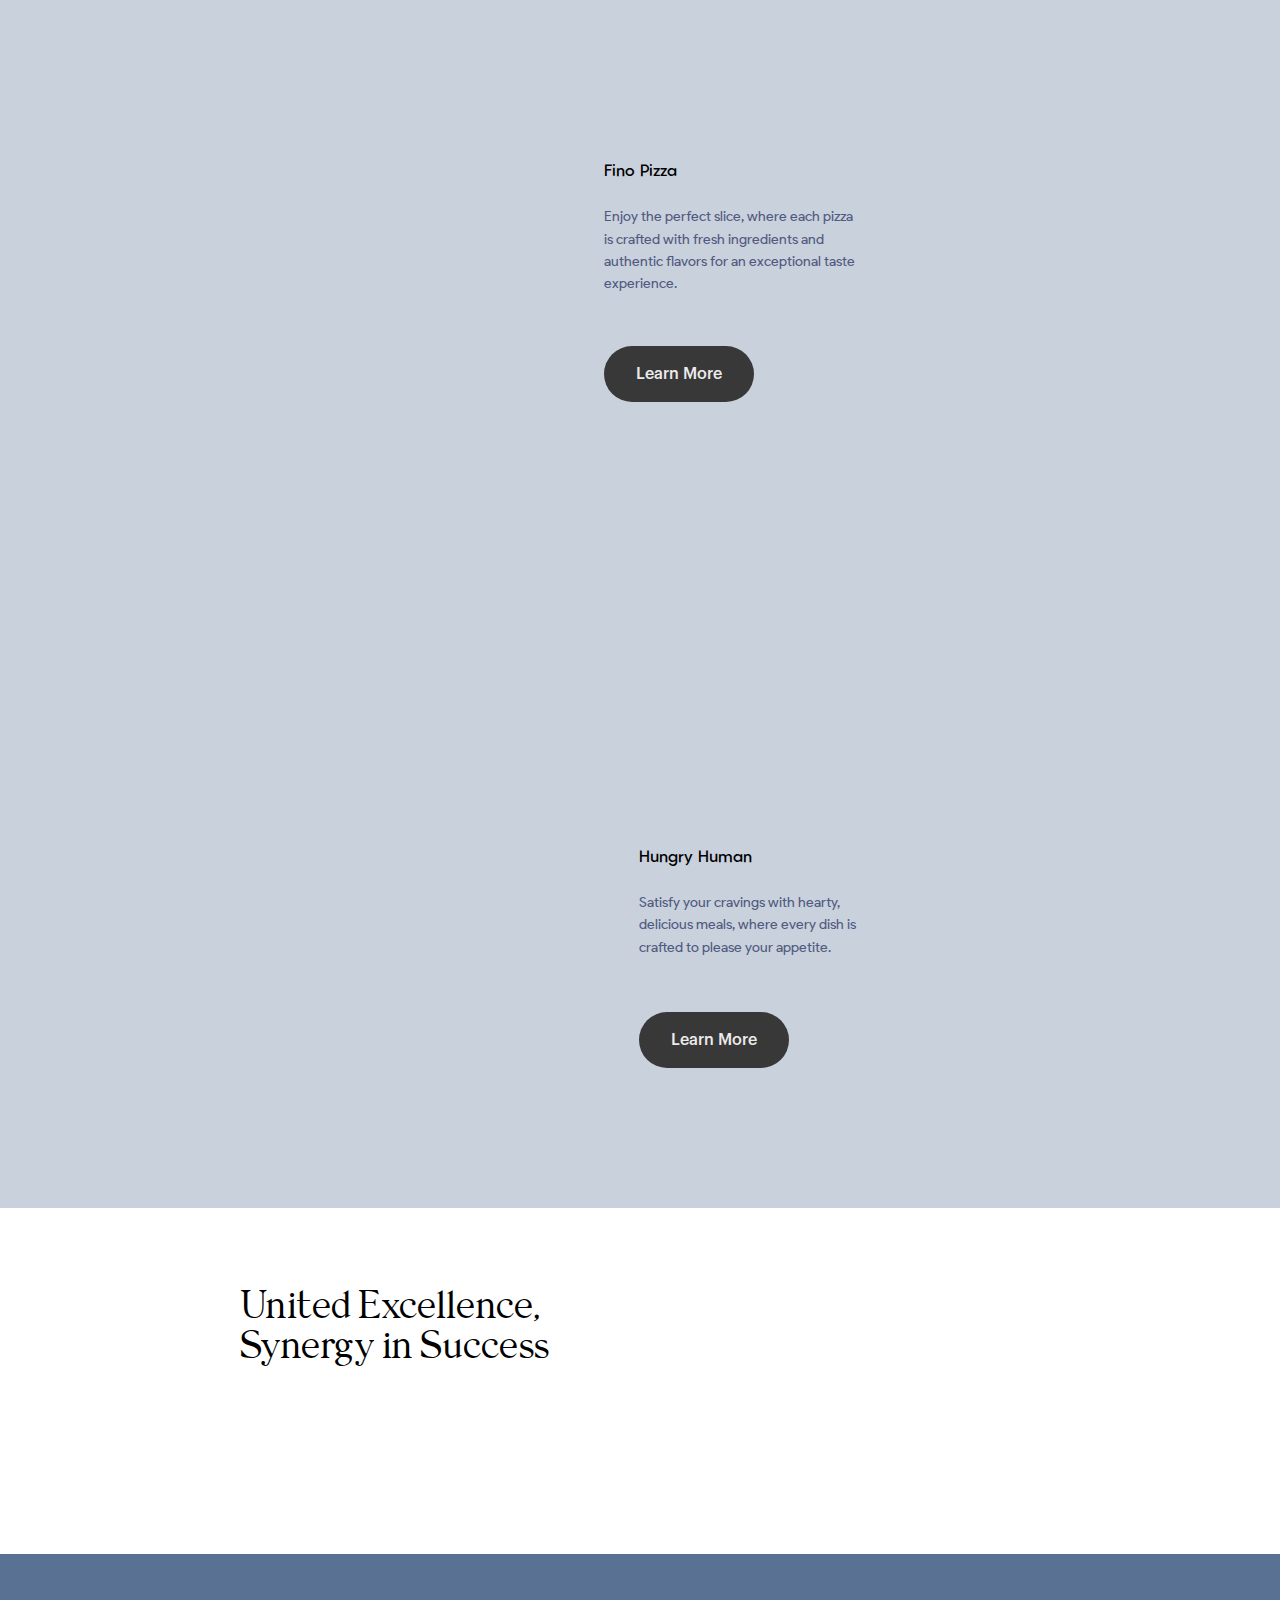
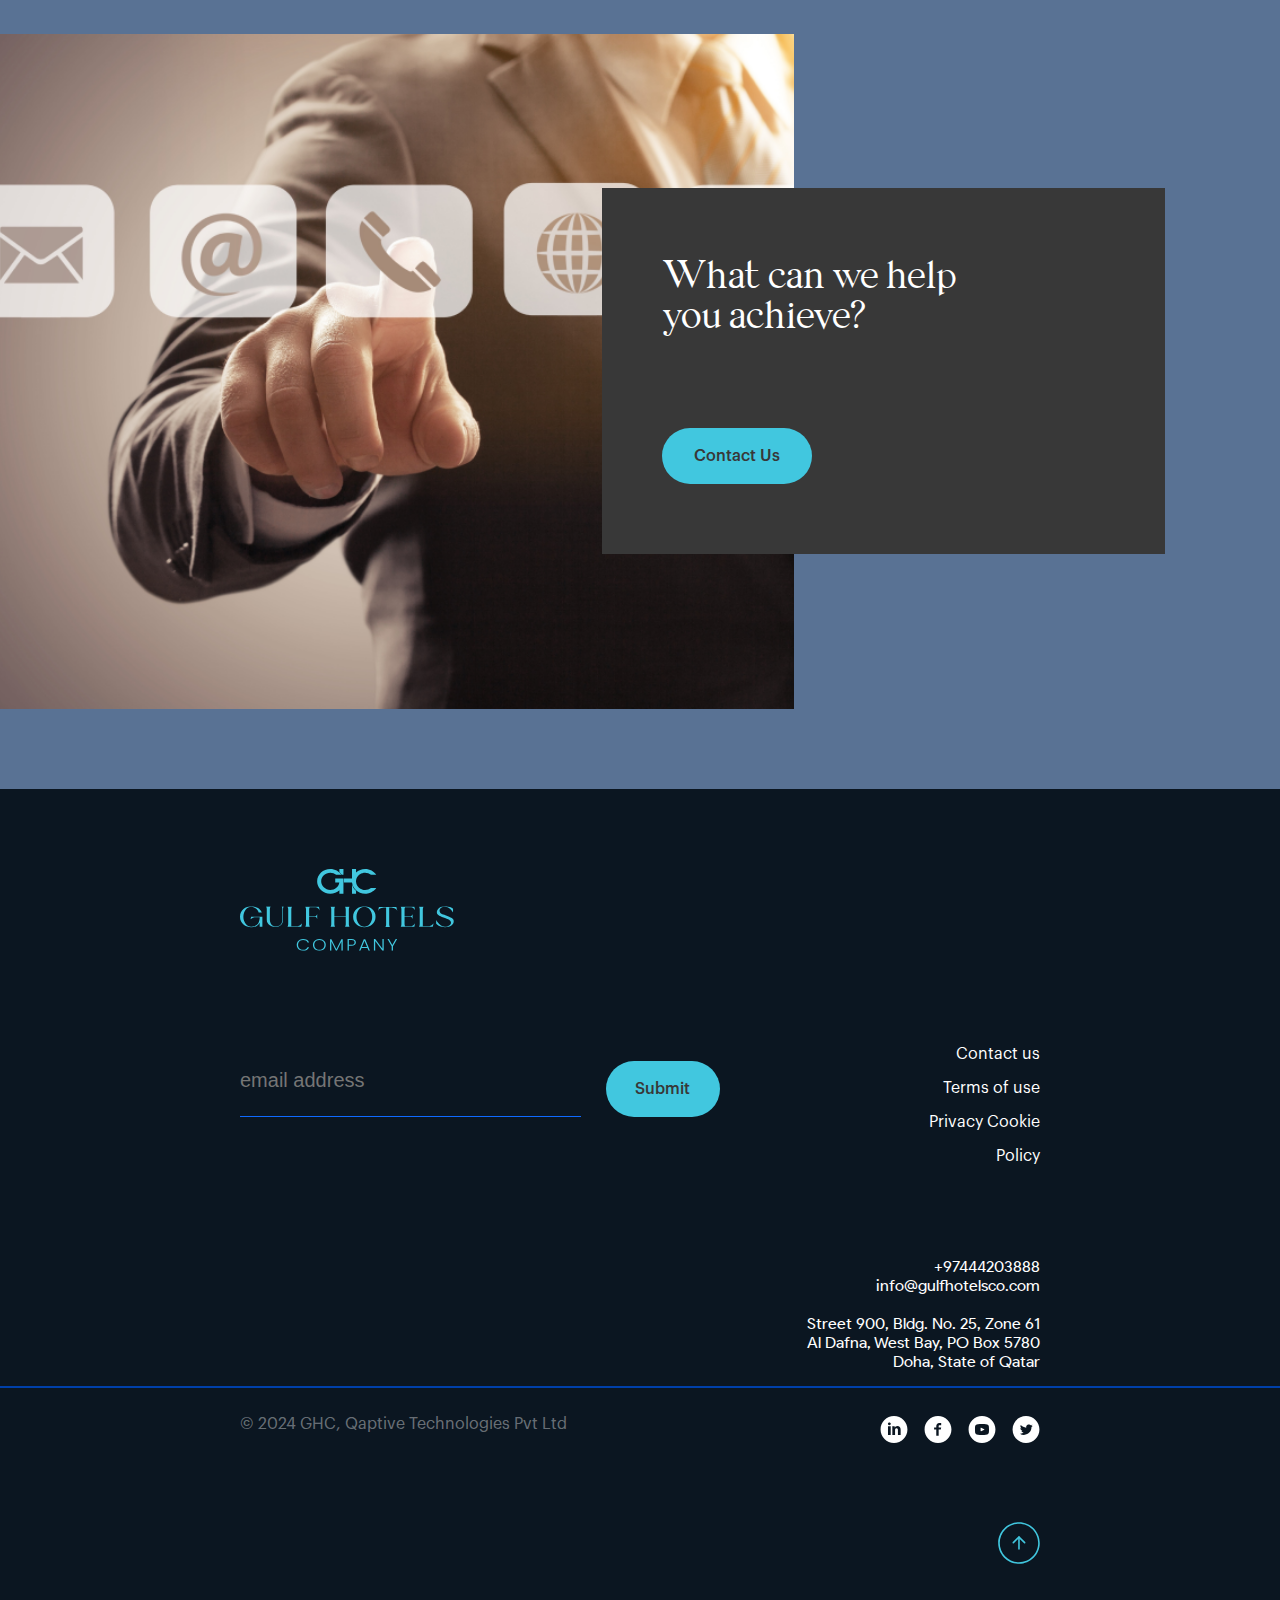
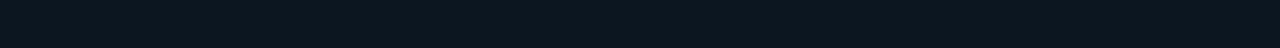
==== commit 9f9b5cbb: "Completed bugs" ====
--- a/index.html
+++ b/index.html
@@ -902,6 +902,10 @@
                     <a href="javascript:void(0);">Timeout Doha Restaurant</a>
                     <div class="a-line"></div>
                   </li>
+                  <li id="michelin">
+                    <a href="javascript:void(0);">Michelin</a>
+                    <div class="a-line"></div>
+                  </li>
                 </ul>
               </div>
               <div
@@ -1037,8 +1041,1096 @@
                 </p>
                 <a href="./awards.html">Learn More</a>
               </div>
-            </div>
-          </div>
+              <div
+                class="drop-down-navigation-description small michelin-description"
+              >
+                <img src="./res/image/drop_down/award_michelin.jpeg" alt="" />
+                <h1>Michelin</h1>
+                <p>
+                  Gulf Hotels Company underscores the company's mission to
+                  transform the hospitality landscape on a global scale.
+                </p>
+                <a href="./awards.html">Learn More</a>
+              </div>
+              <div
+                class="drop-down-navigation-description small michelin-description"
+              >
+                <img src="./res/image/drop_down/award_michelin.jpeg" alt="" />
+                <h1>Michelin</h1>
+                <p>
+                  Gulf Hotels Company underscores the company's mission to
+                  transform the hospitality landscape on a global scale.
+                </p>
+                <a href="./awards.html">Learn More</a>
+              </div>
+            </div>
+          </div>
+        </div>
+      </div>
+      <div class="drop-down-mobile">
+        <ul class="mobile-drop-down-items initial">
+          <a href="#">
+            <li class="mobile-drop-down-item mobile-drop-down-item-first">
+              <p>Home</p>
+            </li>
+          </a>
+          <a
+            href="javascript:void(0)"
+            onclick="openMobileNavBarItem('about_us_mobile')"
+          >
+            <li class="mobile-drop-down-item">
+              <p>About Us</p>
+              <img src="./res/svg/arrow_right.svg" alt="" />
+            </li>
+          </a>
+          <a
+            href="javascript:void(0)"
+            onclick="openMobileNavBarItem('bussiness_mobile')"
+          >
+            <li class="mobile-drop-down-item">
+              <p>Business Expertise</p>
+              <img src="./res/svg/arrow_right.svg" alt="" />
+            </li>
+          </a>
+          <a
+            href="javascript:void(0)"
+            onclick="openMobileNavBarItem('media_mobile')"
+          >
+            <li class="mobile-drop-down-item">
+              <p>Media Room</p>
+              <img src="./res/svg/arrow_right.svg" alt="" />
+            </li>
+          </a>
+          <a href="#">
+            <li class="mobile-drop-down-item">
+              <p>Contact Us</p>
+            </li>
+          </a>
+        </ul>
+        <div class="about-us-mobile mobile-list-items" id="about_us_mobile">
+          <div>
+            <div class="mobile-drop-heading-container">
+              <img
+                src="./res/svg/arrow_right.svg"
+                alt=""
+                class="image-reverse-x"
+                onclick="closeMobileNavBarItem('about_us_mobile')"
+              />
+              <h1>About Us</h1>
+            </div>
+            <p class="mobile-drop-paragraph">
+              Gulf Hotels Company underscores the company's mission to transform
+              the hospitality landscape on a global scale.
+            </p>
+            <a href="/about_us.html">
+              <div class="mobile-drop-down-learn-more">
+                <p>Learn More</p>
+                <img src="./res/svg/arrrow_diagonal.svg" alt="" />
+              </div>
+            </a>
+          </div>
+          <ul class="mobile-drop-down-items">
+            <a href="https://ghc-new-host.web.app/about_us.html#story_div">
+              <li class="mobile-drop-down-item mobile-drop-down-item-first">
+                <p>Our Story</p>
+              </li>
+            </a>
+            <a href="https://ghc-new-host.web.app/about_us.html#message_div">
+              <li class="mobile-drop-down-item">
+                <p>Messages</p>
+              </li>
+            </a>
+            <a
+              href="https://ghc-new-host.web.app/about_us.html#managers_members_team"
+            >
+              <li class="mobile-drop-down-item">
+                <p>Board of Directors</p>
+              </li>
+            </a>
+            <a
+              href="https://ghc-new-host.web.app/about_us.html#board_members_team"
+            >
+              <li class="mobile-drop-down-item">
+                <p>Board of Members</p>
+              </li>
+            </a>
+            <a href="https://ghc-new-host.web.app/about_us.html#vision_moral">
+              <li class="mobile-drop-down-item">
+                <p>Our Vision</p>
+              </li>
+            </a>
+            <a href="https://ghc-new-host.web.app/about_us.html#mission_moral">
+              <li class="mobile-drop-down-item">
+                <p>Our Mission</p>
+              </li>
+            </a>
+            <a href="https://ghc-new-host.web.app/about_us.html#values_moral">
+              <li class="mobile-drop-down-item">
+                <p>Our Value</p>
+              </li>
+            </a>
+            <a href="https://ghc-new-host.web.app/about_us.html#numbers_div">
+              <li class="mobile-drop-down-item">
+                <p>GHC in Numbers</p>
+              </li>
+            </a>
+            <a href="https://ghc-new-host.web.app/about_us.html#history_div">
+              <li class="mobile-drop-down-item">
+                <p>Our History</p>
+              </li>
+            </a>
+            <a href="https://ghc-new-host.web.app/about_us.html#esg_div">
+              <li class="mobile-drop-down-item">
+                <p>Company ESG</p>
+              </li>
+            </a>
+          </ul>
+        </div>
+        <div class="bussiness-mobile mobile-list-items" id="bussiness_mobile">
+          <div>
+            <div class="mobile-drop-heading-container">
+              <img
+                src="./res/svg/arrow_right.svg"
+                alt=""
+                class="image-reverse-x"
+                onclick="closeMobileNavBarItem('bussiness_mobile')"
+              />
+              <h1>Business Expertise</h1>
+            </div>
+            <p class="mobile-drop-paragraph">
+              Gulf Hotels Company underscores the company's mission to transform
+              the hospitality landscape on a global scale.
+            </p>
+            <a href="/streams_og.html">
+              <div class="mobile-drop-down-learn-more">
+                <p>Learn More</p>
+                <img src="./res/svg/arrrow_diagonal.svg" alt="" />
+              </div>
+            </a>
+          </div>
+          <ul class="mobile-drop-down-items">
+            <a
+              href="javascript:void(0)"
+              onclick="openMobileNavBarItem('hotels_mobile')"
+            >
+              <li class="mobile-drop-down-item mobile-drop-down-item-first">
+                <p>Hotels, Residences, and Villas</p>
+                <img src="./res/svg/arrow_right.svg" alt="" />
+              </li>
+            </a>
+            <a
+              href="javascript:void(0)"
+              onclick="openMobileNavBarItem('furnished_mobile')"
+            >
+              <li class="mobile-drop-down-item">
+                <p>Furnished Apartments</p>
+                <img src="./res/svg/arrow_right.svg" alt="" />
+              </li>
+            </a>
+            <a
+              href="javascript:void(0)"
+              onclick="openMobileNavBarItem('food_mobile')"
+            >
+              <li class="mobile-drop-down-item">
+                <p>Food & Beverages</p>
+                <img src="./res/svg/arrow_right.svg" alt="" />
+              </li>
+            </a>
+            <a
+              href="javascript:void(0)"
+              onclick="openMobileNavBarItem('eatery_mobile')"
+            >
+              <li class="mobile-drop-down-item">
+                <p>Eatery and Dining Establishment</p>
+                <img src="./res/svg/arrow_right.svg" alt="" />
+              </li>
+            </a>
+            <a
+              href="javascript:void(0)"
+              onclick="openMobileNavBarItem('leisure_mobile')"
+            >
+              <li class="mobile-drop-down-item">
+                <p>Leisure and Amusement Complex</p>
+                <img src="./res/svg/arrow_right.svg" alt="" />
+              </li>
+            </a>
+          </ul>
+        </div>
+        <div class="media-mobile mobile-list-items" id="media_mobile">
+          <div>
+            <div class="mobile-drop-heading-container">
+              <img
+                src="./res/svg/arrow_right.svg"
+                alt=""
+                class="image-reverse-x"
+                onclick="closeMobileNavBarItem('media_mobile')"
+              />
+              <h1>Media Room</h1>
+            </div>
+            <p class="mobile-drop-paragraph">
+              Gulf Hotels Company underscores the company's mission to transform
+              the hospitality landscape on a global scale.
+            </p>
+            <a href="/awards.html">
+              <div class="mobile-drop-down-learn-more">
+                <p>Learn More</p>
+                <img src="./res/svg/arrrow_diagonal.svg" alt="" />
+              </div>
+            </a>
+          </div>
+          <ul class="mobile-drop-down-items">
+            <a
+              href="javascript:void(0)"
+              onclick="openMobileNavBarItem('events_mobile')"
+            >
+              <li class="mobile-drop-down-item mobile-drop-down-item-first">
+                <p>Organised Events</p>
+                <img src="./res/svg/arrow_right.svg" alt="" />
+              </li>
+            </a>
+            <a
+              href="javascript:void(0)"
+              onclick="openMobileNavBarItem('awards_mobile')"
+            >
+              <li class="mobile-drop-down-item">
+                <p>Awards</p>
+                <img src="./res/svg/arrow_right.svg" alt="" />
+              </li>
+            </a>
+          </ul>
+        </div>
+        <div class="hotels-mobile mobile-list-items" id="hotels_mobile">
+          <div>
+            <div class="mobile-drop-heading-container">
+              <img
+                src="./res/svg/arrow_right.svg"
+                alt=""
+                class="image-reverse-x"
+                onclick="closeMobileNavBarItem('hotels_mobile')"
+              />
+              <h1>Media Room</h1>
+            </div>
+            <p class="mobile-drop-paragraph">
+              Gulf Hotels Company underscores the company's mission to transform
+              the hospitality landscape on a global scale.
+            </p>
+            <a href="/streams_og.html">
+              <div class="mobile-drop-down-learn-more">
+                <p>Learn More</p>
+                <img src="./res/svg/arrrow_diagonal.svg" alt="" />
+              </div>
+            </a>
+          </div>
+          <ul class="mobile-drop-down-items">
+            <a href="/streams_og.html">
+              <li class="mobile-drop-down-item mobile-drop-down-item-first">
+                <p>InterContinental Doha Beach Hotel & Spa</p>
+              </li>
+            </a>
+            <a href="/streams_og.html">
+              <li class="mobile-drop-down-item">
+                <p>InterContinental Doha Residences</p>
+              </li>
+            </a>
+          </ul>
+        </div>
+        <div class="furnished-mobile mobile-list-items" id="furnished_mobile">
+          <div>
+            <div class="mobile-drop-heading-container">
+              <img
+                src="./res/svg/arrow_right.svg"
+                alt=""
+                class="image-reverse-x"
+                onclick="closeMobileNavBarItem('furnished_mobile')"
+              />
+              <h1>Media Room</h1>
+            </div>
+            <p class="mobile-drop-paragraph">
+              Gulf Hotels Company underscores the company's mission to transform
+              the hospitality landscape on a global scale.
+            </p>
+            <a href="/awards.html">
+              <div class="mobile-drop-down-learn-more">
+                <p>Learn More</p>
+                <img src="./res/svg/arrrow_diagonal.svg" alt="" />
+              </div>
+            </a>
+          </div>
+          <ul class="mobile-drop-down-items">
+            <a href="/streams_og.html">
+              <li class="mobile-drop-down-item mobile-drop-down-item-first">
+                <p>Gulf Hotels Residences & Suites</p>
+              </li>
+            </a>
+          </ul>
+        </div>
+        <div class="food-mobile mobile-list-items" id="food_mobile">
+          <div>
+            <div class="mobile-drop-heading-container">
+              <img
+                src="./res/svg/arrow_right.svg"
+                alt=""
+                class="image-reverse-x"
+                onclick="closeMobileNavBarItem('food_mobile')"
+              />
+              <h1>Media Room</h1>
+            </div>
+            <p class="mobile-drop-paragraph">
+              Gulf Hotels Company underscores the company's mission to transform
+              the hospitality landscape on a global scale.
+            </p>
+            <a href="/awards.html">
+              <div class="mobile-drop-down-learn-more">
+                <p>Learn More</p>
+                <img src="./res/svg/arrrow_diagonal.svg" alt="" />
+              </div>
+            </a>
+          </div>
+          <ul class="mobile-drop-down-items">
+            <a href="/streams_og.html">
+              <li class="mobile-drop-down-item mobile-drop-down-item-first">
+                <p>Fahed Foods</p>
+              </li>
+            </a>
+          </ul>
+        </div>
+        <div class="eatery-mobile mobile-list-items" id="eatery_mobile">
+          <div>
+            <div class="mobile-drop-heading-container">
+              <img
+                src="./res/svg/arrow_right.svg"
+                alt=""
+                class="image-reverse-x"
+                onclick="closeMobileNavBarItem('eatery_mobile')"
+              />
+              <h1>Media Room</h1>
+            </div>
+            <p class="mobile-drop-paragraph">
+              Gulf Hotels Company underscores the company's mission to transform
+              the hospitality landscape on a global scale.
+            </p>
+            <a href="/awards.html">
+              <div class="mobile-drop-down-learn-more">
+                <p>Learn More</p>
+                <img src="./res/svg/arrrow_diagonal.svg" alt="" />
+              </div>
+            </a>
+          </div>
+          <ul class="mobile-drop-down-items">
+            <a href="/streams_og.html">
+              <li class="mobile-drop-down-item mobile-drop-down-item-first">
+                <p>NAC (North Audley Cantine)</p>
+              </li>
+            </a>
+            <a href="/streams_og.html">
+              <li class="mobile-drop-down-item">
+                <p>Feryah Pastry House</p>
+              </li>
+            </a>
+            <a href="/streams_og.html">
+              <li class="mobile-drop-down-item mobile-drop-down-item-first">
+                <p>Tawlt Beirut Restaurant</p>
+              </li>
+            </a>
+            <a href="/streams_og.html">
+              <li class="mobile-drop-down-item">
+                <p>Fino Pizza</p>
+              </li>
+            </a>
+            <a href="/streams_og.html">
+              <li class="mobile-drop-down-item">
+                <p>Hungry Human</p>
+              </li>
+            </a>
+          </ul>
+        </div>
+        <div class="leisure-mobile mobile-list-items" id="leisure_mobile">
+          <div>
+            <div class="mobile-drop-heading-container">
+              <img
+                src="./res/svg/arrow_right.svg"
+                alt=""
+                class="image-reverse-x"
+                onclick="closeMobileNavBarItem('leisure_mobile')"
+              />
+              <h1>Media Room</h1>
+            </div>
+            <p class="mobile-drop-paragraph">
+              Gulf Hotels Company underscores the company's mission to transform
+              the hospitality landscape on a global scale.
+            </p>
+            <a href="/awards.html">
+              <div class="mobile-drop-down-learn-more">
+                <p>Learn More</p>
+                <img src="./res/svg/arrrow_diagonal.svg" alt="" />
+              </div>
+            </a>
+          </div>
+          <ul class="mobile-drop-down-items">
+            <a href="/streams_og.html">
+              <li class="mobile-drop-down-item mobile-drop-down-item-first">
+                <p>900 Park</p>
+              </li>
+            </a>
+          </ul>
+        </div>
+        <div class="events-mobile mobile-list-items" id="events_mobile">
+          <div>
+            <div class="mobile-drop-heading-container">
+              <img
+                src="./res/svg/arrow_right.svg"
+                alt=""
+                class="image-reverse-x"
+                onclick="closeMobileNavBarItem('events_mobile')"
+              />
+              <h1>Media Room</h1>
+            </div>
+            <p class="mobile-drop-paragraph">
+              Gulf Hotels Company underscores the company's mission to transform
+              the hospitality landscape on a global scale.
+            </p>
+            <a href="/awards.html">
+              <div class="mobile-drop-down-learn-more">
+                <p>Learn More</p>
+                <img src="./res/svg/arrrow_diagonal.svg" alt="" />
+              </div>
+            </a>
+          </div>
+          <ul class="mobile-drop-down-items">
+            <a href="/event_list.html">
+              <li class="mobile-drop-down-item mobile-drop-down-item-first">
+                <p>Pick Your Team</p>
+              </li>
+            </a>
+            <a href="/event_list.html">
+              <li class="mobile-drop-down-item">
+                <p>New Year New Wins</p>
+              </li>
+            </a>
+            <a href="/event_list.html">
+              <li class="mobile-drop-down-item">
+                <p>Arcade Games</p>
+              </li>
+            </a>
+            <a href="/event_list.html">
+              <li class="mobile-drop-down-item">
+                <p>Carnival Games</p>
+              </li>
+            </a>
+          </ul>
+        </div>
+        <div class="awards-mobile mobile-list-items" id="awards_mobile">
+          <div>
+            <div class="mobile-drop-heading-container">
+              <img
+                src="./res/svg/arrow_right.svg"
+                alt=""
+                class="image-reverse-x"
+                onclick="closeMobileNavBarItem('awards_mobile')"
+              />
+              <h1>Media Room</h1>
+            </div>
+            <p class="mobile-drop-paragraph">
+              Gulf Hotels Company underscores the company's mission to transform
+              the hospitality landscape on a global scale.
+            </p>
+            <a href="/awards.html">
+              <div class="mobile-drop-down-learn-more">
+                <p>Learn More</p>
+                <img src="./res/svg/arrrow_diagonal.svg" alt="" />
+              </div>
+            </a>
+          </div>
+          <ul class="mobile-drop-down-items">
+            <a href="awards.html">
+              <li class="mobile-drop-down-item mobile-drop-down-item-first">
+                <p>Qatar Tourism</p>
+              </li>
+            </a>
+            <a href="awards.html">
+              <li class="mobile-drop-down-item">
+                <p>Hotels.com</p>
+              </li>
+            </a>
+            <a href="awards.html">
+              <li class="mobile-drop-down-item">
+                <p>Fact.com</p>
+              </li>
+            </a>
+            <a href="awards.html">
+              <li class="mobile-drop-down-item">
+                <p>Booking.com</p>
+              </li>
+            </a>
+            <a href="awards.html">
+              <li class="mobile-drop-down-item">
+                <p>Ohlala Spa & Wellness</p>
+              </li>
+            </a>
+            <a href="awards.html">
+              <li class="mobile-drop-down-item">
+                <p>World Luxury Restaurant</p>
+              </li>
+            </a>
+            <a href="awards.html">
+              <li class="mobile-drop-down-item">
+                <p>World Travel</p>
+              </li>
+            </a>
+            <a href="awards.html">
+              <li class="mobile-drop-down-item">
+                <p>Qatar Choice</p>
+              </li>
+            </a>
+            <a href="awards.html">
+              <li class="mobile-drop-down-item">
+                <p>Hotilier</p>
+              </li>
+            </a>
+            <a href="awards.html">
+              <li class="mobile-drop-down-item">
+                <p>Timeout Doha Restaurant</p>
+              </li>
+            </a>
+            <a href="awards.html">
+              <li class="mobile-drop-down-item">
+                <p>Michelin</p>
+              </li>
+            </a>
+          </ul>
+        </div>
+      </div>
+      <div class="drop-down-mobile">
+        <ul class="mobile-drop-down-items initial">
+          <a href="#">
+            <li class="mobile-drop-down-item mobile-drop-down-item-first">
+              <p>Home</p>
+            </li>
+          </a>
+          <a
+            href="javascript:void(0)"
+            onclick="openMobileNavBarItem('about_us_mobile')"
+          >
+            <li class="mobile-drop-down-item">
+              <p>About Us</p>
+              <img src="./res/svg/arrow_right.svg" alt="" />
+            </li>
+          </a>
+          <a
+            href="javascript:void(0)"
+            onclick="openMobileNavBarItem('bussiness_mobile')"
+          >
+            <li class="mobile-drop-down-item">
+              <p>Business Expertise</p>
+              <img src="./res/svg/arrow_right.svg" alt="" />
+            </li>
+          </a>
+          <a
+            href="javascript:void(0)"
+            onclick="openMobileNavBarItem('media_mobile')"
+          >
+            <li class="mobile-drop-down-item">
+              <p>Media Room</p>
+              <img src="./res/svg/arrow_right.svg" alt="" />
+            </li>
+          </a>
+          <a href="#">
+            <li class="mobile-drop-down-item">
+              <p>Contact Us</p>
+            </li>
+          </a>
+        </ul>
+        <div class="about-us-mobile mobile-list-items" id="about_us_mobile">
+          <div>
+            <div class="mobile-drop-heading-container">
+              <img
+                src="./res/svg/arrow_right.svg"
+                alt=""
+                class="image-reverse-x"
+                onclick="closeMobileNavBarItem('about_us_mobile')"
+              />
+              <h1>About Us</h1>
+            </div>
+            <p class="mobile-drop-paragraph">
+              Gulf Hotels Company underscores the company's mission to transform
+              the hospitality landscape on a global scale.
+            </p>
+            <a href="/about_us.html">
+              <div class="mobile-drop-down-learn-more">
+                <p>Learn More</p>
+                <img src="./res/svg/arrrow_diagonal.svg" alt="" />
+              </div>
+            </a>
+          </div>
+          <ul class="mobile-drop-down-items">
+            <a href="https://ghc-new-host.web.app/about_us.html#story_div">
+              <li class="mobile-drop-down-item mobile-drop-down-item-first">
+                <p>Our Story</p>
+              </li>
+            </a>
+            <a href="https://ghc-new-host.web.app/about_us.html#message_div">
+              <li class="mobile-drop-down-item">
+                <p>Messages</p>
+              </li>
+            </a>
+            <a
+              href="https://ghc-new-host.web.app/about_us.html#managers_members_team"
+            >
+              <li class="mobile-drop-down-item">
+                <p>Board of Directors</p>
+              </li>
+            </a>
+            <a
+              href="https://ghc-new-host.web.app/about_us.html#board_members_team"
+            >
+              <li class="mobile-drop-down-item">
+                <p>Board of Members</p>
+              </li>
+            </a>
+            <a href="https://ghc-new-host.web.app/about_us.html#vision_moral">
+              <li class="mobile-drop-down-item">
+                <p>Our Vision</p>
+              </li>
+            </a>
+            <a href="https://ghc-new-host.web.app/about_us.html#mission_moral">
+              <li class="mobile-drop-down-item">
+                <p>Our Mission</p>
+              </li>
+            </a>
+            <a href="https://ghc-new-host.web.app/about_us.html#values_moral">
+              <li class="mobile-drop-down-item">
+                <p>Our Value</p>
+              </li>
+            </a>
+            <a href="https://ghc-new-host.web.app/about_us.html#numbers_div">
+              <li class="mobile-drop-down-item">
+                <p>GHC in Numbers</p>
+              </li>
+            </a>
+            <a href="https://ghc-new-host.web.app/about_us.html#history_div">
+              <li class="mobile-drop-down-item">
+                <p>Our History</p>
+              </li>
+            </a>
+            <a href="https://ghc-new-host.web.app/about_us.html#esg_div">
+              <li class="mobile-drop-down-item">
+                <p>Company ESG</p>
+              </li>
+            </a>
+          </ul>
+        </div>
+        <div class="bussiness-mobile mobile-list-items" id="bussiness_mobile">
+          <div>
+            <div class="mobile-drop-heading-container">
+              <img
+                src="./res/svg/arrow_right.svg"
+                alt=""
+                class="image-reverse-x"
+                onclick="closeMobileNavBarItem('bussiness_mobile')"
+              />
+              <h1>Business Expertise</h1>
+            </div>
+            <p class="mobile-drop-paragraph">
+              Gulf Hotels Company underscores the company's mission to transform
+              the hospitality landscape on a global scale.
+            </p>
+            <a href="/streams_og.html">
+              <div class="mobile-drop-down-learn-more">
+                <p>Learn More</p>
+                <img src="./res/svg/arrrow_diagonal.svg" alt="" />
+              </div>
+            </a>
+          </div>
+          <ul class="mobile-drop-down-items">
+            <a
+              href="javascript:void(0)"
+              onclick="openMobileNavBarItem('hotels_mobile')"
+            >
+              <li class="mobile-drop-down-item mobile-drop-down-item-first">
+                <p>Hotels, Residences, and Villas</p>
+                <img src="./res/svg/arrow_right.svg" alt="" />
+              </li>
+            </a>
+            <a
+              href="javascript:void(0)"
+              onclick="openMobileNavBarItem('furnished_mobile')"
+            >
+              <li class="mobile-drop-down-item">
+                <p>Furnished Apartments</p>
+                <img src="./res/svg/arrow_right.svg" alt="" />
+              </li>
+            </a>
+            <a
+              href="javascript:void(0)"
+              onclick="openMobileNavBarItem('food_mobile')"
+            >
+              <li class="mobile-drop-down-item">
+                <p>Food & Beverages</p>
+                <img src="./res/svg/arrow_right.svg" alt="" />
+              </li>
+            </a>
+            <a
+              href="javascript:void(0)"
+              onclick="openMobileNavBarItem('eatery_mobile')"
+            >
+              <li class="mobile-drop-down-item">
+                <p>Eatery and Dining Establishment</p>
+                <img src="./res/svg/arrow_right.svg" alt="" />
+              </li>
+            </a>
+            <a
+              href="javascript:void(0)"
+              onclick="openMobileNavBarItem('leisure_mobile')"
+            >
+              <li class="mobile-drop-down-item">
+                <p>Leisure and Amusement Complex</p>
+                <img src="./res/svg/arrow_right.svg" alt="" />
+              </li>
+            </a>
+          </ul>
+        </div>
+        <div class="media-mobile mobile-list-items" id="media_mobile">
+          <div>
+            <div class="mobile-drop-heading-container">
+              <img
+                src="./res/svg/arrow_right.svg"
+                alt=""
+                class="image-reverse-x"
+                onclick="closeMobileNavBarItem('media_mobile')"
+              />
+              <h1>Media Room</h1>
+            </div>
+            <p class="mobile-drop-paragraph">
+              Gulf Hotels Company underscores the company's mission to transform
+              the hospitality landscape on a global scale.
+            </p>
+            <a href="/awards.html">
+              <div class="mobile-drop-down-learn-more">
+                <p>Learn More</p>
+                <img src="./res/svg/arrrow_diagonal.svg" alt="" />
+              </div>
+            </a>
+          </div>
+          <ul class="mobile-drop-down-items">
+            <a
+              href="javascript:void(0)"
+              onclick="openMobileNavBarItem('events_mobile')"
+            >
+              <li class="mobile-drop-down-item mobile-drop-down-item-first">
+                <p>Organised Events</p>
+                <img src="./res/svg/arrow_right.svg" alt="" />
+              </li>
+            </a>
+            <a
+              href="javascript:void(0)"
+              onclick="openMobileNavBarItem('awards_mobile')"
+            >
+              <li class="mobile-drop-down-item">
+                <p>Awards</p>
+                <img src="./res/svg/arrow_right.svg" alt="" />
+              </li>
+            </a>
+          </ul>
+        </div>
+        <div class="hotels-mobile mobile-list-items" id="hotels_mobile">
+          <div>
+            <div class="mobile-drop-heading-container">
+              <img
+                src="./res/svg/arrow_right.svg"
+                alt=""
+                class="image-reverse-x"
+                onclick="closeMobileNavBarItem('hotels_mobile')"
+              />
+              <h1>Media Room</h1>
+            </div>
+            <p class="mobile-drop-paragraph">
+              Gulf Hotels Company underscores the company's mission to transform
+              the hospitality landscape on a global scale.
+            </p>
+            <a href="/streams_og.html">
+              <div class="mobile-drop-down-learn-more">
+                <p>Learn More</p>
+                <img src="./res/svg/arrrow_diagonal.svg" alt="" />
+              </div>
+            </a>
+          </div>
+          <ul class="mobile-drop-down-items">
+            <a href="/streams_og.html">
+              <li class="mobile-drop-down-item mobile-drop-down-item-first">
+                <p>InterContinental Doha Beach Hotel & Spa</p>
+              </li>
+            </a>
+            <a href="/streams_og.html">
+              <li class="mobile-drop-down-item">
+                <p>InterContinental Doha Residences</p>
+              </li>
+            </a>
+          </ul>
+        </div>
+        <div class="furnished-mobile mobile-list-items" id="furnished_mobile">
+          <div>
+            <div class="mobile-drop-heading-container">
+              <img
+                src="./res/svg/arrow_right.svg"
+                alt=""
+                class="image-reverse-x"
+                onclick="closeMobileNavBarItem('furnished_mobile')"
+              />
+              <h1>Media Room</h1>
+            </div>
+            <p class="mobile-drop-paragraph">
+              Gulf Hotels Company underscores the company's mission to transform
+              the hospitality landscape on a global scale.
+            </p>
+            <a href="/awards.html">
+              <div class="mobile-drop-down-learn-more">
+                <p>Learn More</p>
+                <img src="./res/svg/arrrow_diagonal.svg" alt="" />
+              </div>
+            </a>
+          </div>
+          <ul class="mobile-drop-down-items">
+            <a href="/streams_og.html">
+              <li class="mobile-drop-down-item mobile-drop-down-item-first">
+                <p>Gulf Hotels Residences & Suites</p>
+              </li>
+            </a>
+          </ul>
+        </div>
+        <div class="food-mobile mobile-list-items" id="food_mobile">
+          <div>
+            <div class="mobile-drop-heading-container">
+              <img
+                src="./res/svg/arrow_right.svg"
+                alt=""
+                class="image-reverse-x"
+                onclick="closeMobileNavBarItem('food_mobile')"
+              />
+              <h1>Media Room</h1>
+            </div>
+            <p class="mobile-drop-paragraph">
+              Gulf Hotels Company underscores the company's mission to transform
+              the hospitality landscape on a global scale.
+            </p>
+            <a href="/awards.html">
+              <div class="mobile-drop-down-learn-more">
+                <p>Learn More</p>
+                <img src="./res/svg/arrrow_diagonal.svg" alt="" />
+              </div>
+            </a>
+          </div>
+          <ul class="mobile-drop-down-items">
+            <a href="/streams_og.html">
+              <li class="mobile-drop-down-item mobile-drop-down-item-first">
+                <p>Fahed Foods</p>
+              </li>
+            </a>
+          </ul>
+        </div>
+        <div class="eatery-mobile mobile-list-items" id="eatery_mobile">
+          <div>
+            <div class="mobile-drop-heading-container">
+              <img
+                src="./res/svg/arrow_right.svg"
+                alt=""
+                class="image-reverse-x"
+                onclick="closeMobileNavBarItem('eatery_mobile')"
+              />
+              <h1>Media Room</h1>
+            </div>
+            <p class="mobile-drop-paragraph">
+              Gulf Hotels Company underscores the company's mission to transform
+              the hospitality landscape on a global scale.
+            </p>
+            <a href="/awards.html">
+              <div class="mobile-drop-down-learn-more">
+                <p>Learn More</p>
+                <img src="./res/svg/arrrow_diagonal.svg" alt="" />
+              </div>
+            </a>
+          </div>
+          <ul class="mobile-drop-down-items">
+            <a href="/streams_og.html">
+              <li class="mobile-drop-down-item mobile-drop-down-item-first">
+                <p>NAC (North Audley Cantine)</p>
+              </li>
+            </a>
+            <a href="/streams_og.html">
+              <li class="mobile-drop-down-item">
+                <p>Feryah Pastry House</p>
+              </li>
+            </a>
+            <a href="/streams_og.html">
+              <li class="mobile-drop-down-item mobile-drop-down-item-first">
+                <p>Tawlt Beirut Restaurant</p>
+              </li>
+            </a>
+            <a href="/streams_og.html">
+              <li class="mobile-drop-down-item">
+                <p>Fino Pizza</p>
+              </li>
+            </a>
+            <a href="/streams_og.html">
+              <li class="mobile-drop-down-item">
+                <p>Hungry Human</p>
+              </li>
+            </a>
+          </ul>
+        </div>
+        <div class="leisure-mobile mobile-list-items" id="leisure_mobile">
+          <div>
+            <div class="mobile-drop-heading-container">
+              <img
+                src="./res/svg/arrow_right.svg"
+                alt=""
+                class="image-reverse-x"
+                onclick="closeMobileNavBarItem('leisure_mobile')"
+              />
+              <h1>Media Room</h1>
+            </div>
+            <p class="mobile-drop-paragraph">
+              Gulf Hotels Company underscores the company's mission to transform
+              the hospitality landscape on a global scale.
+            </p>
+            <a href="/awards.html">
+              <div class="mobile-drop-down-learn-more">
+                <p>Learn More</p>
+                <img src="./res/svg/arrrow_diagonal.svg" alt="" />
+              </div>
+            </a>
+          </div>
+          <ul class="mobile-drop-down-items">
+            <a href="/streams_og.html">
+              <li class="mobile-drop-down-item mobile-drop-down-item-first">
+                <p>900 Park</p>
+              </li>
+            </a>
+          </ul>
+        </div>
+        <div class="events-mobile mobile-list-items" id="events_mobile">
+          <div>
+            <div class="mobile-drop-heading-container">
+              <img
+                src="./res/svg/arrow_right.svg"
+                alt=""
+                class="image-reverse-x"
+                onclick="closeMobileNavBarItem('events_mobile')"
+              />
+              <h1>Media Room</h1>
+            </div>
+            <p class="mobile-drop-paragraph">
+              Gulf Hotels Company underscores the company's mission to transform
+              the hospitality landscape on a global scale.
+            </p>
+            <a href="/awards.html">
+              <div class="mobile-drop-down-learn-more">
+                <p>Learn More</p>
+                <img src="./res/svg/arrrow_diagonal.svg" alt="" />
+              </div>
+            </a>
+          </div>
+          <ul class="mobile-drop-down-items">
+            <a href="/event_list.html">
+              <li class="mobile-drop-down-item mobile-drop-down-item-first">
+                <p>Pick Your Team</p>
+              </li>
+            </a>
+            <a href="/event_list.html">
+              <li class="mobile-drop-down-item">
+                <p>New Year New Wins</p>
+              </li>
+            </a>
+            <a href="/event_list.html">
+              <li class="mobile-drop-down-item">
+                <p>Arcade Games</p>
+              </li>
+            </a>
+            <a href="/event_list.html">
+              <li class="mobile-drop-down-item">
+                <p>Carnival Games</p>
+              </li>
+            </a>
+          </ul>
+        </div>
+        <div class="awards-mobile mobile-list-items" id="awards_mobile">
+          <div>
+            <div class="mobile-drop-heading-container">
+              <img
+                src="./res/svg/arrow_right.svg"
+                alt=""
+                class="image-reverse-x"
+                onclick="closeMobileNavBarItem('awards_mobile')"
+              />
+              <h1>Media Room</h1>
+            </div>
+            <p class="mobile-drop-paragraph">
+              Gulf Hotels Company underscores the company's mission to transform
+              the hospitality landscape on a global scale.
+            </p>
+            <a href="/awards.html">
+              <div class="mobile-drop-down-learn-more">
+                <p>Learn More</p>
+                <img src="./res/svg/arrrow_diagonal.svg" alt="" />
+              </div>
+            </a>
+          </div>
+          <ul class="mobile-drop-down-items">
+            <a href="awards.html">
+              <li class="mobile-drop-down-item mobile-drop-down-item-first">
+                <p>Qatar Tourism</p>
+              </li>
+            </a>
+            <a href="awards.html">
+              <li class="mobile-drop-down-item">
+                <p>Hotels.com</p>
+              </li>
+            </a>
+            <a href="awards.html">
+              <li class="mobile-drop-down-item">
+                <p>Fact.com</p>
+              </li>
+            </a>
+            <a href="awards.html">
+              <li class="mobile-drop-down-item">
+                <p>Booking.com</p>
+              </li>
+            </a>
+            <a href="awards.html">
+              <li class="mobile-drop-down-item">
+                <p>Ohlala Spa & Wellness</p>
+              </li>
+            </a>
+            <a href="awards.html">
+              <li class="mobile-drop-down-item">
+                <p>World Luxury Restaurant</p>
+              </li>
+            </a>
+            <a href="awards.html">
+              <li class="mobile-drop-down-item">
+                <p>World Travel</p>
+              </li>
+            </a>
+            <a href="awards.html">
+              <li class="mobile-drop-down-item">
+                <p>Qatar Choice</p>
+              </li>
+            </a>
+            <a href="awards.html">
+              <li class="mobile-drop-down-item">
+                <p>Hotilier</p>
+              </li>
+            </a>
+            <a href="awards.html">
+              <li class="mobile-drop-down-item">
+                <p>Timeout Doha Restaurant</p>
+              </li>
+            </a>
+            <a href="awards.html">
+              <li class="mobile-drop-down-item">
+                <p>Michelin</p>
+              </li>
+            </a>
+          </ul>
         </div>
       </div>
     </section>
@@ -1393,7 +2485,10 @@
                 private beach, our residences offer an exclusive living
                 experience for both short and long-term stays.
               </p>
-              <a href="https://doha.intercontinental.com/residences" target="_blank">
+              <a
+                href="https://doha.intercontinental.com/residences"
+                target="_blank"
+              >
                 <div class="main-button grey">Learn More</div>
               </a>
             </div>
@@ -1511,7 +2606,10 @@
                 Immerse yourself in authentic Lebanese flavors and warm
                 hospitality, where every meal is a celebration of tradition.
               </p>
-              <a href="https://www.instagram.com/tawletbeirut.qa/" target="_blank">
+              <a
+                href="https://www.instagram.com/tawletbeirut.qa/"
+                target="_blank"
+              >
                 <div class="main-button grey">Learn More</div>
               </a>
             </div>
@@ -1552,7 +2650,10 @@
                 Satisfy your cravings with hearty, delicious meals, where every
                 dish is crafted to please your appetite.
               </p>
-              <a href="https://www.facebook.com/profile.php?id=61552844085835" target="_blank">
+              <a
+                href="https://www.facebook.com/profile.php?id=61552844085835"
+                target="_blank"
+              >
                 <div class="main-button grey">Learn More</div>
               </a>
             </div>
--- a/style/home.css
+++ b/style/home.css
@@ -484,14 +484,14 @@
 
 .horizon-image-container {
   width: 250%;
-  height: 1224px;
+  height: 700px;
   background: url("../res/image/home/home_horizon_1.jpg") no-repeat center
     center;
   background-size: cover;
 }
 
 .collapsible-container {
-  margin-top: 220px;
+  /* margin-top: 220px; */
   margin-bottom: 20px;
 }
 
@@ -648,6 +648,12 @@
   width: 100%;
 }
 
+@media only screen and (max-width: 1024px) {
+  .venture-image-opaque {
+    display: none;
+  }
+}
+
 .venture-data-container {
   display: flex;
   flex-direction: column;
@@ -1459,3 +1465,109 @@
   gap: 50px;
   display: none;
 }
+
+/* MOBILE */
+
+.drop-down-mobile {
+  height: calc(100vh);
+  width: calc(100% + 480px);
+  background-color: #597294;
+}
+
+@media only screen and (max-width: 1024px) {
+  .drop-down-mobile {
+    width: calc(100% + 180px);
+  }
+}
+
+@media only screen and (max-width: 767px) {
+  .drop-down-mobile {
+    width: calc(100% + 90px);
+  }
+}
+
+.mobile-drop-down-items {
+  position: absolute;
+  width: 100%;
+  z-index: 2;
+  overflow-y: scroll;
+}
+
+.mobile-drop-down-item {
+  display: flex;
+  justify-content: space-between;
+  padding: 20px;
+  border-top: white solid 1px;
+}
+
+.mobile-drop-down-item-first {
+  border-top: none;
+}
+
+.mobile-list-items {
+  position: absolute;
+  background-color: #597294;
+  width: 100%;
+  z-index: 4;
+  height: inherit;
+  color: white;
+  transform: translateX(-100%);
+}
+
+.about-us-mobile,
+.bussiness-mobile,
+.media-mobile {
+  z-index: 3;
+}
+
+.image-reverse-x {
+  transform: rotate(180deg);
+}
+
+.mobile-drop-heading-container {
+  display: flex;
+  gap: 20px;
+  margin: 20px;
+}
+
+.mobile-drop-heading-container > h1 {
+  font-size: 1.375rem;
+  font-weight: 400;
+  color: white;
+}
+
+.mobile-drop-paragraph {
+  margin-left: 20px;
+  margin-right: 20px;
+  margin-bottom: 10px;
+}
+
+.mobile-drop-down-learn-more {
+  margin-left: 20px;
+  margin-right: 20px;
+  display: flex;
+  gap: 10px;
+  margin-bottom: 10px;
+}
+
+.mobile-drop-down-items.initial {
+  height: 0;
+  transition: height ease 2s;
+}
+
+.drop-down-mobile {
+  height: 0;
+  transition: height ease 2s;
+}
+
+.mobile-drop-down-items.active {
+  height: 100vh;
+}
+
+.drop-down-mobile.active {
+  height: 100vh;
+}
+
+.mobile-drop-down-item.active {
+  color: #41c7df;
+}
